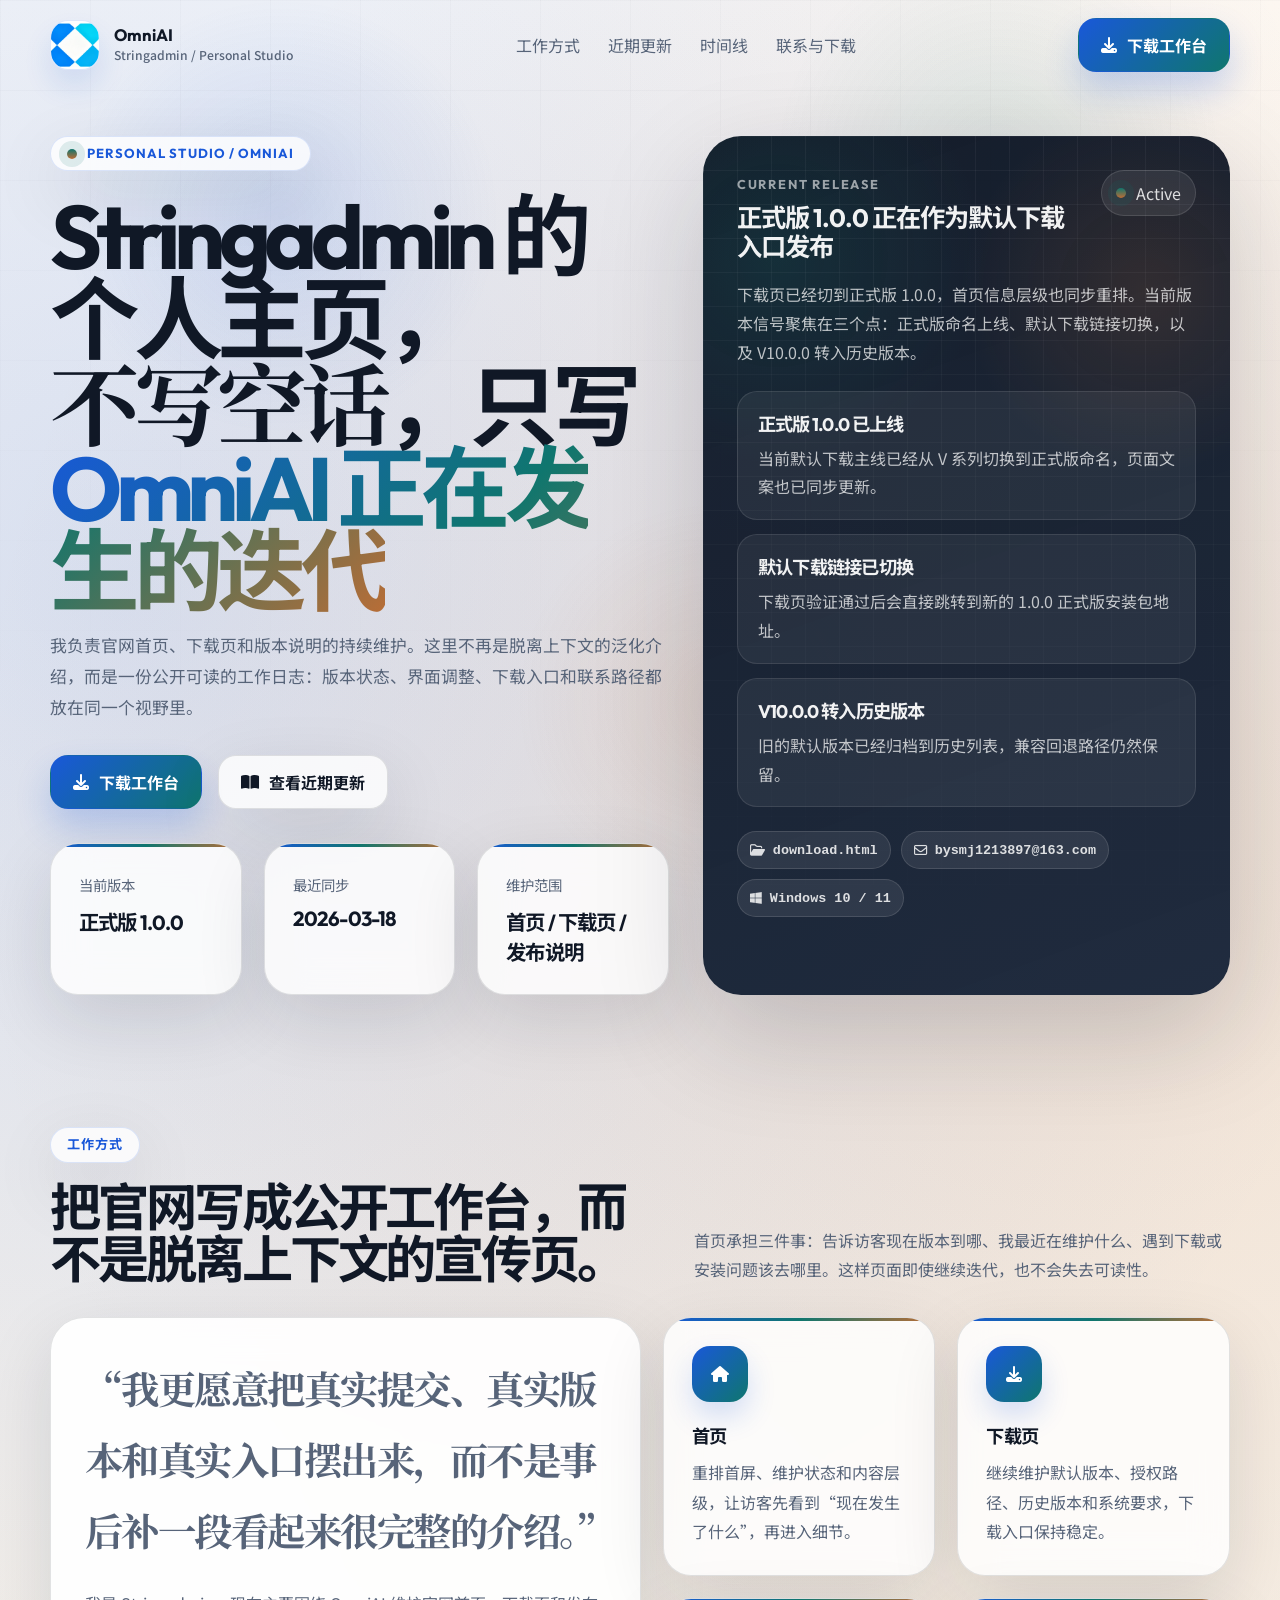
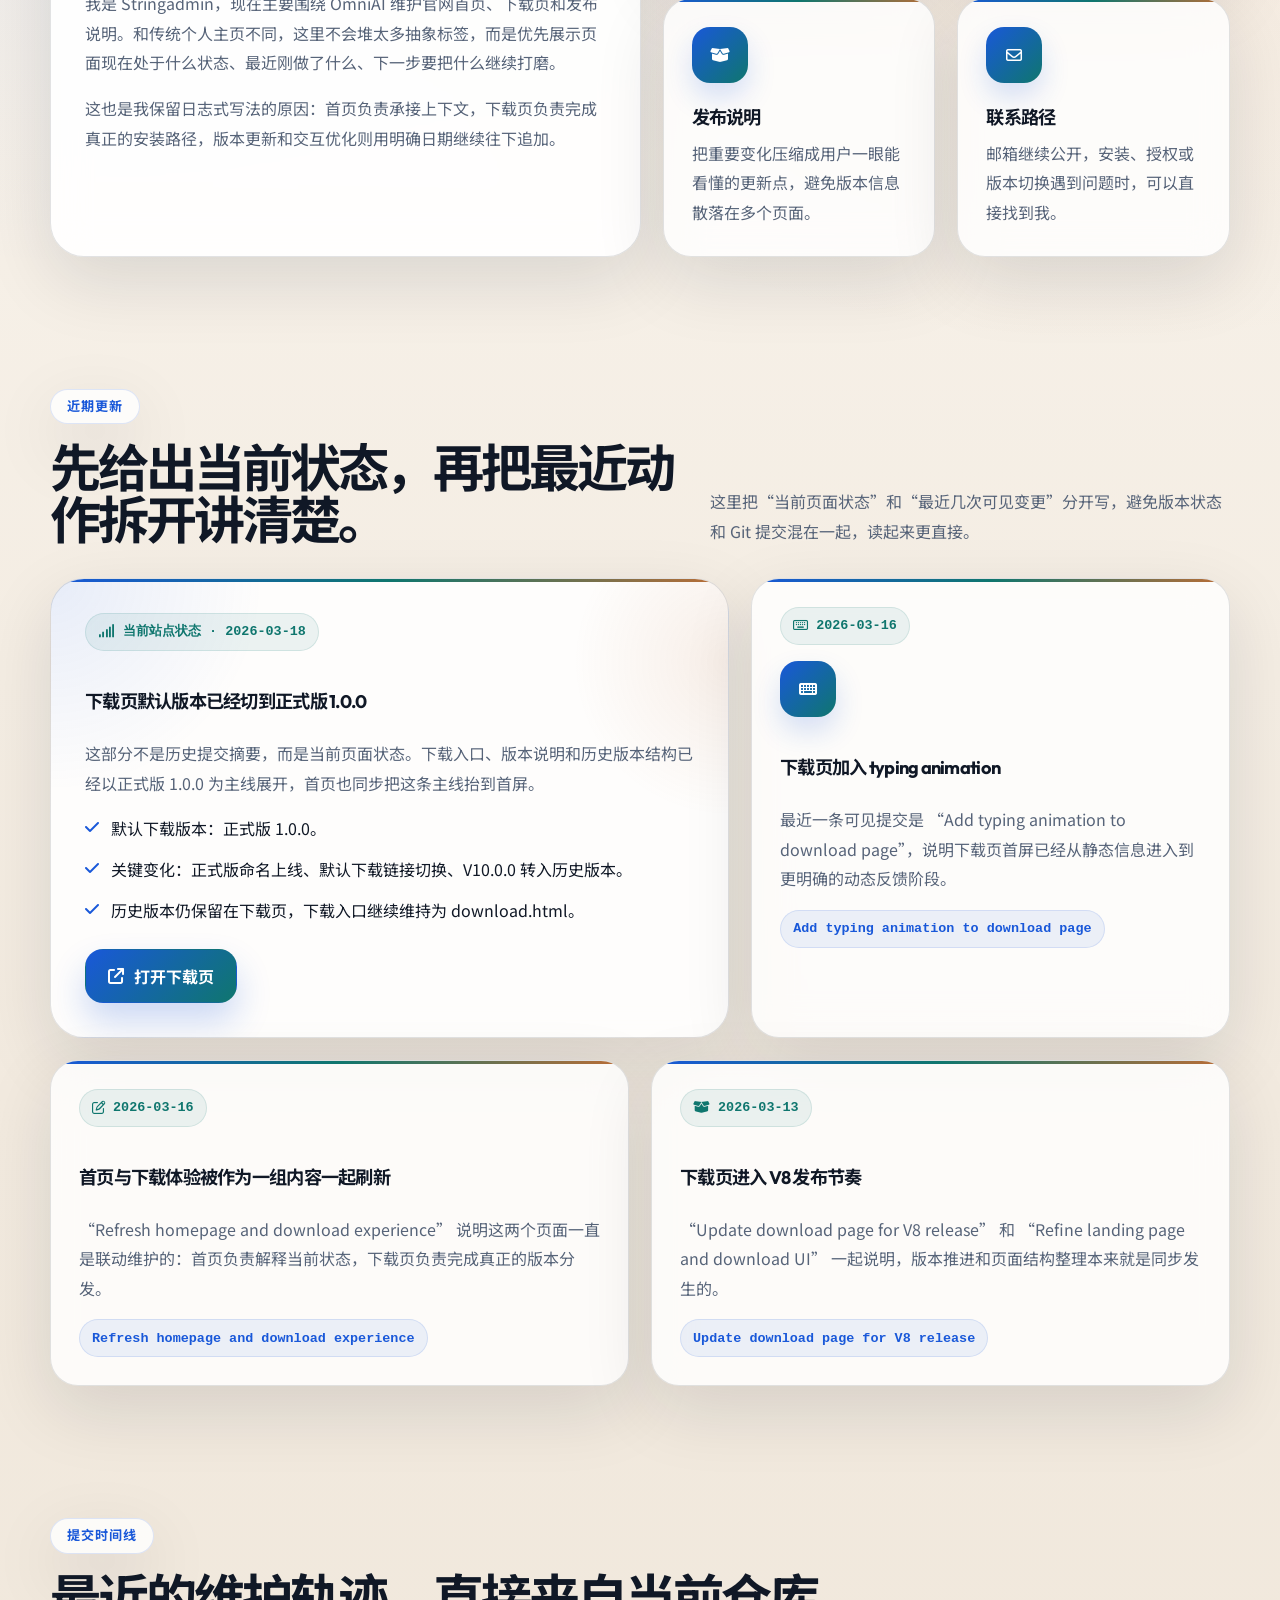
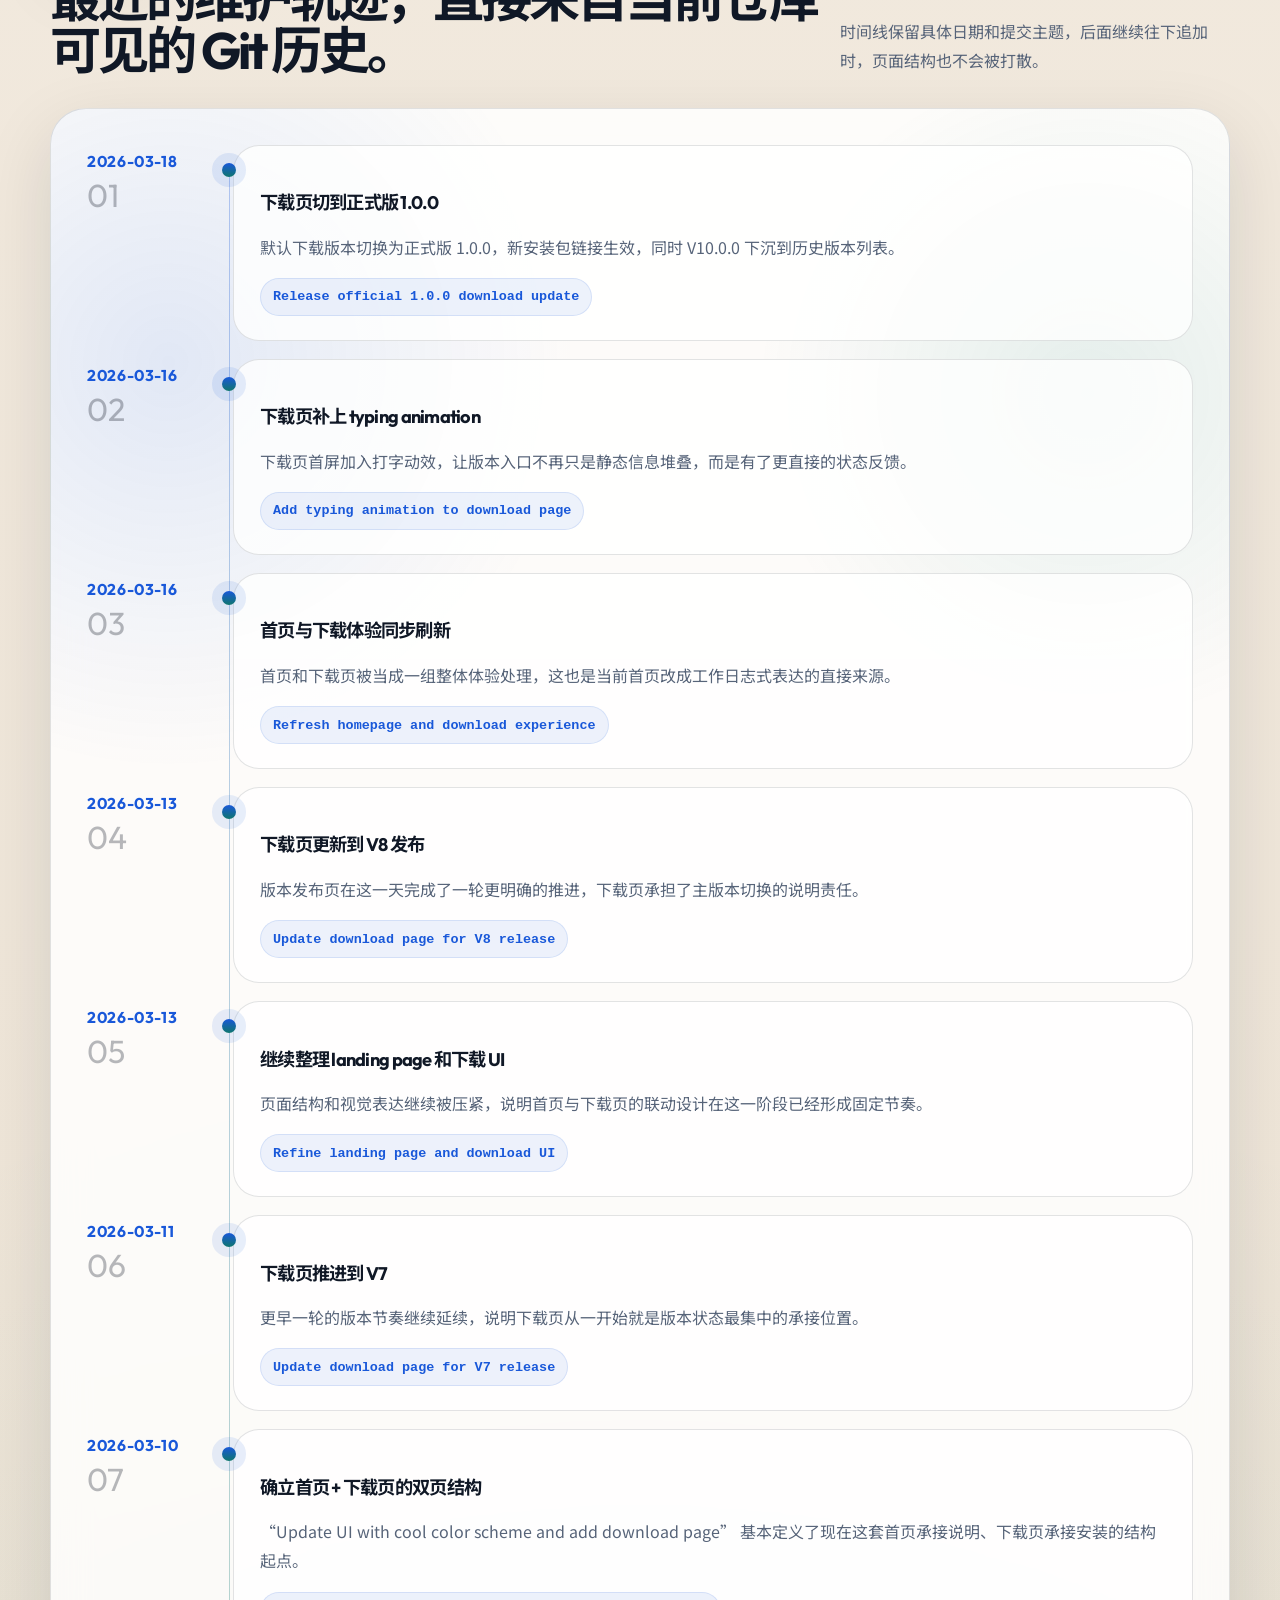
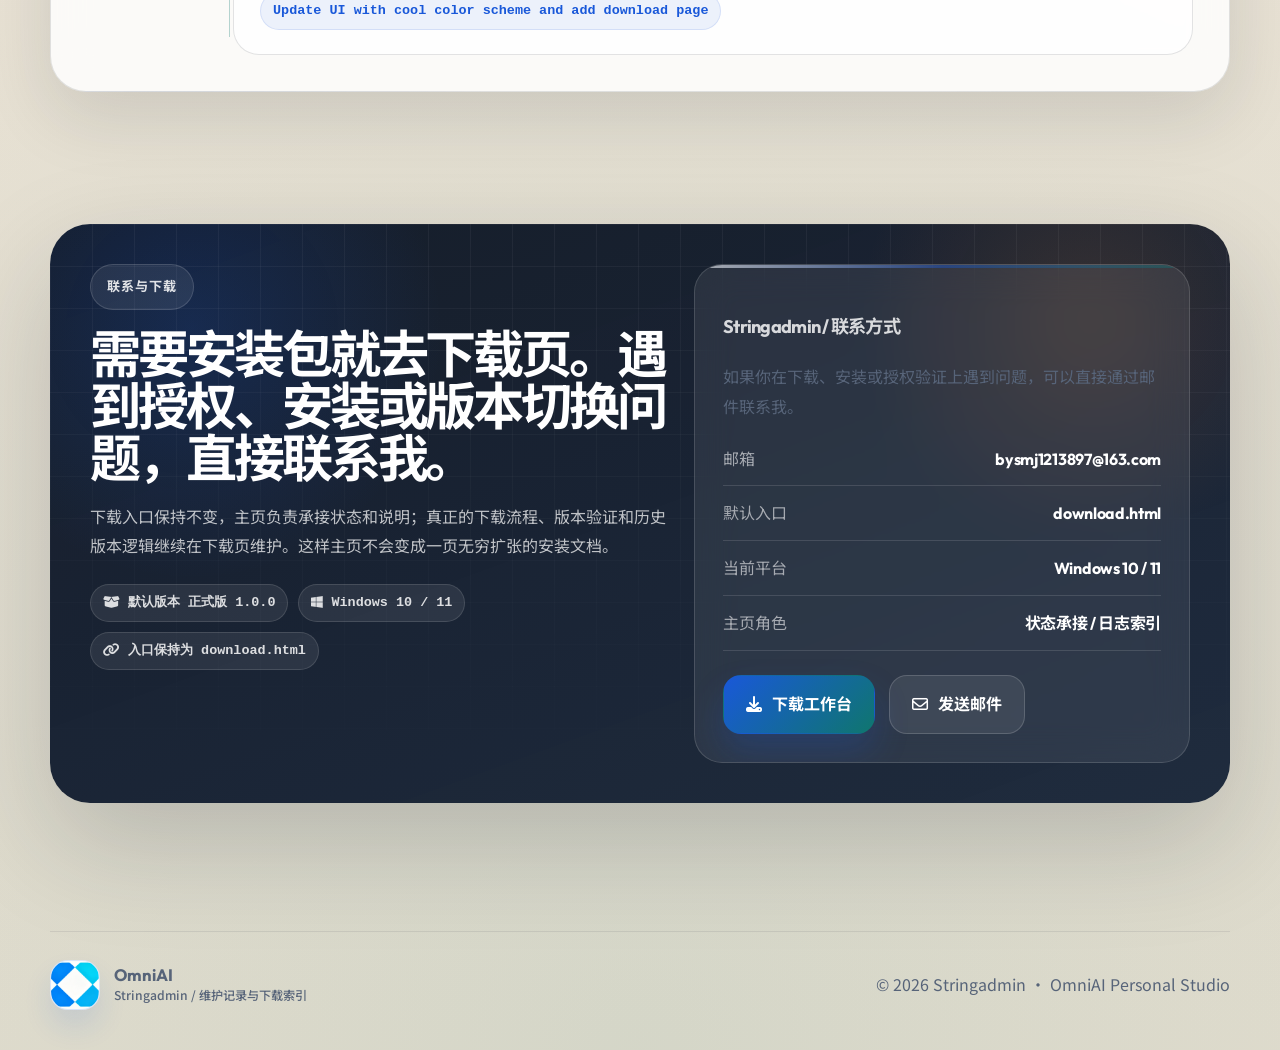
==== index.html @ b6a35b39 "Release official 1.0.0 download update" ====
<!DOCTYPE html>
<html lang="zh-CN" class="no-js">
<head>
    <meta charset="UTF-8">
    <meta name="viewport" content="width=device-width, initial-scale=1.0">
    <title>OmniAI | 正式版 1.0.0 已发布</title>
    <meta name="description" content="Stringadmin 的个人工作室主页，当前同步 OmniAI 正式版 1.0.0 的下载入口、版本状态与维护记录。">
    <meta name="theme-color" content="#101826">
    <script>document.documentElement.classList.replace("no-js", "js");</script>
    <link rel="icon" href="logo.ico" sizes="any">
    <link rel="icon" type="image/svg+xml" href="logo.svg">
    <link rel="preconnect" href="https://fonts.googleapis.com">
    <link rel="preconnect" href="https://fonts.gstatic.com" crossorigin>
    <link href="https://fonts.googleapis.com/css2?family=Noto+Sans+SC:wght@400;500;700;800&family=Noto+Serif+SC:wght@600;700&family=Outfit:wght@500;600;700;800&display=swap" rel="stylesheet">
    <link rel="stylesheet" href="https://cdnjs.cloudflare.com/ajax/libs/font-awesome/6.4.0/css/all.min.css">
    <style>
        :root {
            --bg: #f2eadf;
            --surface: rgba(255, 255, 255, 0.82);
            --surface-strong: rgba(255, 255, 255, 0.92);
            --text: #101826;
            --muted: #576479;
            --line: rgba(16, 24, 38, 0.12);
            --brand: #1958d9;
            --teal: #0f766e;
            --copper: #bd6d35;
            --shadow: 0 24px 70px rgba(16, 24, 38, 0.12);
            --shadow-lg: 0 40px 110px rgba(16, 24, 38, 0.18);
            --radius-sm: 20px;
            --radius-md: 28px;
            --radius-lg: 38px;
        }

        * {
            box-sizing: border-box;
        }

        html {
            scroll-behavior: smooth;
        }

        body {
            margin: 0;
            color: var(--text);
            font-family: "Noto Sans SC", "Microsoft YaHei", sans-serif;
            background:
                radial-gradient(circle at 10% 10%, rgba(25, 88, 217, 0.16), transparent 24%),
                radial-gradient(circle at 86% 14%, rgba(189, 109, 53, 0.16), transparent 22%),
                radial-gradient(circle at 50% 100%, rgba(15, 118, 110, 0.1), transparent 28%),
                linear-gradient(180deg, #fffdf9 0%, var(--bg) 46%, #ebe1d2 100%);
            overflow-x: hidden;
        }

        body::before,
        body::after {
            content: "";
            position: fixed;
            inset: 0;
            pointer-events: none;
            z-index: -1;
        }

        body::before {
            background-image:
                linear-gradient(rgba(16, 24, 38, 0.038) 1px, transparent 1px),
                linear-gradient(90deg, rgba(16, 24, 38, 0.038) 1px, transparent 1px);
            background-size: 90px 90px;
            mask-image: linear-gradient(180deg, rgba(0, 0, 0, 0.54), transparent 82%);
        }

        body::after {
            background:
                radial-gradient(circle at 22% 24%, rgba(25, 88, 217, 0.12), transparent 18%),
                radial-gradient(circle at 78% 18%, rgba(15, 118, 110, 0.1), transparent 18%),
                radial-gradient(circle at 56% 78%, rgba(189, 109, 53, 0.1), transparent 20%);
            animation: drift 18s ease-in-out infinite;
        }

        ::selection {
            color: #fff;
            background: rgba(25, 88, 217, 0.8);
        }

        a {
            color: inherit;
            text-decoration: none;
        }

        img {
            display: block;
            max-width: 100%;
        }

        button {
            font: inherit;
            color: inherit;
            cursor: pointer;
        }

        h1,
        h2,
        h3,
        strong,
        .brand,
        .button,
        .meta-value,
        .timeline-date,
        .timeline-order {
            font-family: "Outfit", "Noto Sans SC", sans-serif;
        }

        p {
            margin: 0;
        }

        .skip-link {
            position: absolute;
            left: 16px;
            top: 16px;
            z-index: 120;
            padding: 12px 16px;
            border-radius: 16px;
            background: #101826;
            color: #fff;
            transform: translateY(-150%);
            transition: transform 0.2s ease;
        }

        .skip-link:focus {
            transform: translateY(0);
        }

        :focus-visible {
            outline: 3px solid rgba(25, 88, 217, 0.34);
            outline-offset: 3px;
        }

        .wrap {
            width: min(1180px, calc(100% - 40px));
            margin: 0 auto;
        }

        .nav {
            position: fixed;
            inset: 0 0 auto;
            z-index: 90;
            transition: background 0.25s ease, box-shadow 0.25s ease, border-color 0.25s ease;
        }

        .nav.scrolled {
            background: rgba(251, 246, 238, 0.82);
            backdrop-filter: blur(18px);
            box-shadow: 0 14px 40px rgba(16, 24, 38, 0.08);
            border-bottom: 1px solid rgba(16, 24, 38, 0.06);
        }

        .nav-row,
        .mobile-box,
        .hero,
        .hero-actions,
        .hero-metrics,
        .section-head,
        .about-layout,
        .focus-grid,
        .log-grid,
        .timeline-list,
        .contact-shell,
        .contact-actions,
        .footer-row {
            display: grid;
            gap: 22px;
        }

        .nav-row,
        .mobile-box {
            width: min(1180px, calc(100% - 40px));
            margin: 0 auto;
        }

        .nav-row {
            grid-template-columns: auto 1fr auto;
            align-items: center;
            padding: 18px 0;
        }

        .brand {
            display: inline-flex;
            align-items: center;
            gap: 14px;
            font: 700 1.04rem/1 "Outfit", "Noto Sans SC", sans-serif;
        }

        .brand-mark {
            width: 50px;
            height: 50px;
            border-radius: 18px;
            overflow: hidden;
            border: 1px solid rgba(25, 88, 217, 0.14);
            box-shadow: 0 16px 28px rgba(25, 88, 217, 0.12);
            background: rgba(255, 255, 255, 0.9);
        }

        .brand-mark img {
            width: 100%;
            height: 100%;
            object-fit: contain;
        }

        .brand small {
            display: block;
            margin-top: 4px;
            color: var(--muted);
            font: 500 0.76rem/1.2 "Noto Sans SC", sans-serif;
        }

        .links {
            display: flex;
            justify-content: center;
            gap: 28px;
            color: var(--muted);
        }

        .links a,
        .mobile-links a {
            position: relative;
            padding: 8px 0;
            transition: color 0.2s ease;
        }

        .links a::after,
        .mobile-links a::after {
            content: "";
            position: absolute;
            left: 0;
            bottom: 0;
            width: 100%;
            height: 2px;
            border-radius: 999px;
            background: linear-gradient(90deg, var(--brand), var(--teal));
            transform: scaleX(0);
            transform-origin: left;
            transition: transform 0.2s ease;
        }

        .links a:hover,
        .mobile-links a:hover {
            color: var(--brand);
        }

        .links a:hover::after,
        .mobile-links a:hover::after {
            transform: scaleX(1);
        }

        .nav-actions {
            display: flex;
            align-items: center;
            gap: 14px;
        }

        .button,
        .nav-button {
            display: inline-flex;
            align-items: center;
            justify-content: center;
            gap: 10px;
            min-height: 54px;
            padding: 14px 22px;
            border-radius: 18px;
            border: 1px solid transparent;
            font-weight: 700;
            transition: transform 0.25s ease, box-shadow 0.25s ease, border-color 0.25s ease, background 0.25s ease;
        }

        .button:hover,
        .nav-button:hover {
            transform: translateY(-3px);
        }

        .button.primary,
        .nav-button {
            color: #fff;
            background: linear-gradient(135deg, var(--brand), var(--teal));
            box-shadow: 0 18px 34px rgba(25, 88, 217, 0.22);
        }

        .button.secondary {
            background: rgba(255, 255, 255, 0.8);
            border-color: var(--line);
            box-shadow: var(--shadow);
        }

        .button.ghost-light {
            background: rgba(255, 255, 255, 0.08);
            border-color: rgba(255, 255, 255, 0.16);
            color: #fff;
        }

        .menu {
            display: none;
            width: 48px;
            height: 48px;
            border-radius: 16px;
            border: 1px solid var(--line);
            background: rgba(255, 255, 255, 0.82);
        }

        .mobile-box {
            display: none;
            padding-bottom: 18px;
        }

        .mobile-box.open {
            display: block;
        }

        .mobile-links {
            display: grid;
            gap: 18px;
            padding: 20px;
            border-radius: 28px;
            background: rgba(255, 255, 255, 0.94);
            border: 1px solid var(--line);
            box-shadow: var(--shadow);
        }

        main {
            padding-top: 108px;
        }

        section,
        #download {
            scroll-margin-top: 120px;
        }

        section {
            padding: 28px 0 104px;
        }

        .hero {
            grid-template-columns: minmax(0, 1.08fr) minmax(320px, 0.92fr);
            align-items: stretch;
            gap: 34px;
            min-height: calc(100dvh - 176px);
        }

        .hero-copy,
        .hero-board {
            min-width: 0;
        }

        .eyebrow,
        .section-kicker {
            display: inline-flex;
            align-items: center;
            gap: 10px;
            width: max-content;
            padding: 10px 16px;
            border-radius: 999px;
            background: rgba(255, 255, 255, 0.8);
            border: 1px solid rgba(25, 88, 217, 0.14);
            box-shadow: var(--shadow);
            color: var(--brand);
            font: 700 0.82rem/1 "Outfit", "Noto Sans SC", sans-serif;
            letter-spacing: 0.08em;
            text-transform: uppercase;
        }

        .eyebrow-dot,
        .status-dot {
            width: 10px;
            height: 10px;
            border-radius: 999px;
            background: linear-gradient(180deg, var(--teal), var(--copper));
            box-shadow: 0 0 0 8px rgba(15, 118, 110, 0.12);
            animation: pulse 2.6s ease-in-out infinite;
        }

        h1 {
            margin: 24px 0 18px;
            font-size: clamp(3.2rem, 7vw, 6.4rem);
            line-height: 0.92;
            letter-spacing: -0.07em;
        }

        .hero-title .serif {
            font-family: "Noto Serif SC", "Noto Sans SC", serif;
            font-weight: 700;
        }

        .gradient-text {
            background: linear-gradient(135deg, var(--brand), var(--teal) 54%, var(--copper));
            -webkit-background-clip: text;
            background-clip: text;
            color: transparent;
        }

        .hero-lede,
        .section-copy,
        .manifesto-card p,
        .focus-card p,
        .log-card p,
        .timeline-body p,
        .contact-copy p,
        .contact-card p,
        .footer-row {
            color: var(--muted);
            line-height: 1.85;
        }

        .hero-lede {
            max-width: 680px;
            font-size: 1.05rem;
        }

        .hero-actions {
            display: flex;
            flex-wrap: wrap;
            gap: 16px;
            margin-top: 32px;
        }

        .hero-metrics {
            grid-template-columns: repeat(3, minmax(0, 1fr));
            margin-top: 34px;
        }

        .metric-card,
        .manifesto-card,
        .focus-card,
        .log-card,
        .timeline-shell,
        .contact-card {
            position: relative;
            overflow: hidden;
            padding: 28px;
            border-radius: var(--radius-md);
            background: var(--surface);
            border: 1px solid var(--line);
            box-shadow: var(--shadow);
            backdrop-filter: blur(18px);
        }

        .metric-card::before,
        .focus-card::before,
        .log-card::before,
        .contact-card::before {
            content: "";
            position: absolute;
            inset: 0 0 auto;
            height: 3px;
            background: linear-gradient(90deg, var(--brand), var(--teal), var(--copper));
        }

        .meta-label {
            color: var(--muted);
            font-size: 0.9rem;
        }

        .meta-value {
            display: block;
            margin-top: 10px;
            font-size: 1.28rem;
            letter-spacing: -0.04em;
        }

        .hero-board {
            position: relative;
            padding: 34px;
            border-radius: var(--radius-lg);
            background:
                radial-gradient(circle at 14% 14%, rgba(15, 118, 110, 0.18), transparent 24%),
                radial-gradient(circle at 84% 18%, rgba(189, 109, 53, 0.16), transparent 22%),
                linear-gradient(160deg, rgba(16, 24, 38, 0.98), rgba(23, 36, 56, 0.96));
            color: rgba(255, 255, 255, 0.94);
            box-shadow: var(--shadow-lg);
        }

        .hero-board::before {
            content: "";
            position: absolute;
            inset: 0;
            background-image:
                linear-gradient(rgba(255, 255, 255, 0.05) 1px, transparent 1px),
                linear-gradient(90deg, rgba(255, 255, 255, 0.05) 1px, transparent 1px);
            background-size: 34px 34px;
            mask-image: linear-gradient(180deg, rgba(0, 0, 0, 0.9), transparent 100%);
            animation: gridShift 20s linear infinite;
        }

        .hero-board > * {
            position: relative;
            z-index: 1;
        }

        .board-top,
        .contact-meta {
            display: flex;
            justify-content: space-between;
            gap: 16px;
            align-items: flex-start;
        }

        .board-label {
            color: rgba(255, 255, 255, 0.58);
            font: 700 0.8rem/1 "Outfit", "Noto Sans SC", sans-serif;
            letter-spacing: 0.14em;
            text-transform: uppercase;
        }

        .board-title {
            margin: 10px 0 0;
            font-size: 1.58rem;
            letter-spacing: -0.04em;
            line-height: 1.15;
        }

        .status-badge {
            display: inline-flex;
            align-items: center;
            gap: 10px;
            min-height: 44px;
            padding: 10px 14px;
            border-radius: 999px;
            background: rgba(255, 255, 255, 0.08);
            border: 1px solid rgba(255, 255, 255, 0.12);
            color: rgba(255, 255, 255, 0.84);
            white-space: nowrap;
        }

        .board-copy,
        .signal-card p,
        .contact-copy .light,
        .contact-card,
        .contact-card a {
            color: rgba(255, 255, 255, 0.72);
            line-height: 1.8;
        }

        .board-copy {
            margin-top: 18px;
        }

        .signal-list {
            display: grid;
            gap: 14px;
            margin-top: 24px;
        }

        .signal-card {
            padding: 18px 20px;
            border-radius: var(--radius-sm);
            background: rgba(255, 255, 255, 0.06);
            border: 1px solid rgba(255, 255, 255, 0.1);
        }

        .signal-card strong,
        .focus-card h3,
        .log-card h3,
        .timeline-body h3,
        .contact-card h3 {
            display: block;
            font-size: 1.14rem;
            letter-spacing: -0.04em;
        }

        .signal-card p {
            margin-top: 8px;
        }

        .board-foot {
            display: flex;
            flex-wrap: wrap;
            gap: 10px;
            margin-top: 24px;
        }

        .mono-pill,
        .log-meta,
        .commit-pill,
        .contact-badge {
            display: inline-flex;
            align-items: center;
            gap: 8px;
            width: max-content;
            min-height: 38px;
            padding: 9px 12px;
            border-radius: 999px;
            font: 600 0.84rem/1 ui-monospace, "SFMono-Regular", Consolas, monospace;
        }

        .mono-pill {
            color: rgba(255, 255, 255, 0.84);
            background: rgba(255, 255, 255, 0.08);
            border: 1px solid rgba(255, 255, 255, 0.12);
        }

        .js [data-reveal] {
            opacity: 0;
            transform: translateY(28px);
            transition: opacity 0.82s ease, transform 0.82s cubic-bezier(0.22, 1, 0.36, 1);
            transition-delay: var(--d, 0s);
        }

        .js [data-reveal].show {
            opacity: 1;
            transform: none;
        }

        @keyframes pulse {
            0%, 100% {
                transform: scale(1);
                opacity: 0.9;
            }
            50% {
                transform: scale(1.18);
                opacity: 1;
            }
        }

        @keyframes drift {
            0%, 100% {
                transform: translate3d(0, 0, 0) scale(1);
            }
            50% {
                transform: translate3d(10px, -16px, 0) scale(1.04);
            }
        }

        @keyframes gridShift {
            0% {
                transform: translate3d(0, 0, 0);
            }
            100% {
                transform: translate3d(42px, 42px, 0);
            }
        }

        .section-head {
            display: flex;
            justify-content: space-between;
            align-items: flex-end;
            margin-bottom: 32px;
        }

        h2 {
            margin: 18px 0 0;
            font-size: clamp(2.1rem, 4vw, 3.45rem);
            line-height: 1.02;
            letter-spacing: -0.06em;
        }

        .section-copy {
            max-width: 540px;
        }

        .about-layout {
            grid-template-columns: minmax(0, 1.02fr) minmax(320px, 0.98fr);
            align-items: stretch;
        }

        .manifesto-card {
            padding: 34px;
            border-radius: 34px;
            background: var(--surface-strong);
        }

        .quote {
            margin: 0 0 24px;
            font: 700 clamp(1.56rem, 3vw, 2.45rem)/1.4 "Noto Serif SC", "Noto Sans SC", serif;
            letter-spacing: -0.04em;
        }

        .manifesto-card p + p {
            margin-top: 16px;
        }

        .focus-grid {
            grid-template-columns: repeat(2, minmax(0, 1fr));
        }

        .focus-card {
            min-height: 220px;
        }

        .focus-icon,
        .log-icon {
            width: 56px;
            height: 56px;
            display: grid;
            place-items: center;
            border-radius: 18px;
            color: #fff;
            background: linear-gradient(135deg, var(--brand), var(--teal));
            box-shadow: 0 14px 28px rgba(25, 88, 217, 0.18);
        }

        .focus-card h3,
        .log-card h3 {
            margin: 20px 0 10px;
        }

        .log-grid {
            grid-template-columns: repeat(12, minmax(0, 1fr));
        }

        .log-card {
            display: grid;
            align-content: start;
            gap: 16px;
        }

        .log-feature {
            grid-column: span 7;
            padding: 34px;
            border-radius: 34px;
            background:
                radial-gradient(circle at 0 0, rgba(25, 88, 217, 0.1), transparent 26%),
                radial-gradient(circle at 100% 18%, rgba(189, 109, 53, 0.1), transparent 20%),
                rgba(255, 255, 255, 0.88);
        }

        .log-compact {
            grid-column: span 5;
        }

        .log-half {
            grid-column: span 6;
        }

        .log-meta {
            color: var(--teal);
            background: rgba(15, 118, 110, 0.08);
            border: 1px solid rgba(15, 118, 110, 0.12);
        }

        .log-card ul,
        .contact-list {
            margin: 0;
            padding: 0;
            list-style: none;
            display: grid;
            gap: 12px;
        }

        .log-card li,
        .contact-list li {
            display: flex;
            gap: 12px;
            line-height: 1.8;
        }

        .log-card li i {
            margin-top: 5px;
            color: var(--brand);
        }

        .commit-pill {
            color: var(--brand);
            background: rgba(25, 88, 217, 0.08);
            border: 1px solid rgba(25, 88, 217, 0.12);
        }

        .timeline-shell {
            padding: 36px;
            border-radius: 36px;
            background:
                radial-gradient(circle at 10% 16%, rgba(25, 88, 217, 0.12), transparent 24%),
                radial-gradient(circle at 88% 18%, rgba(15, 118, 110, 0.1), transparent 20%),
                rgba(255, 255, 255, 0.84);
        }

        .timeline-list {
            position: relative;
            gap: 18px;
        }

        .timeline-list::before {
            content: "";
            position: absolute;
            top: 18px;
            bottom: 18px;
            left: 142px;
            width: 1px;
            background: linear-gradient(180deg, rgba(25, 88, 217, 0.3), rgba(15, 118, 110, 0.3));
        }

        .timeline-item {
            position: relative;
            display: grid;
            grid-template-columns: 124px minmax(0, 1fr);
            gap: 22px;
            padding-left: 0;
        }

        .timeline-item::before {
            content: "";
            position: absolute;
            left: 135px;
            top: 18px;
            width: 14px;
            height: 14px;
            border-radius: 999px;
            background: linear-gradient(180deg, var(--brand), var(--teal));
            box-shadow: 0 0 0 10px rgba(25, 88, 217, 0.1);
        }

        .timeline-meta-card {
            display: grid;
            gap: 8px;
            align-content: start;
            padding-top: 6px;
        }

        .timeline-date {
            color: var(--brand);
            font-size: 0.98rem;
            letter-spacing: 0.04em;
            font-weight: 700;
        }

        .timeline-order {
            color: rgba(16, 24, 38, 0.3);
            font-size: 2rem;
            line-height: 1;
        }

        .timeline-body {
            padding: 24px 26px;
            border-radius: 26px;
            background: rgba(255, 255, 255, 0.78);
            border: 1px solid var(--line);
        }

        .timeline-body p {
            margin-top: 12px;
        }

        .timeline-body .commit-pill {
            margin-top: 16px;
        }

        .section-marker {
            height: 0;
        }

        .contact-shell {
            grid-template-columns: minmax(0, 1.08fr) minmax(320px, 0.92fr);
            align-items: stretch;
            padding: 40px;
            border-radius: 40px;
            background:
                radial-gradient(circle at 12% 18%, rgba(25, 88, 217, 0.2), transparent 22%),
                radial-gradient(circle at 88% 16%, rgba(189, 109, 53, 0.18), transparent 20%),
                linear-gradient(160deg, rgba(16, 24, 38, 0.98), rgba(23, 36, 56, 0.96));
            box-shadow: var(--shadow-lg);
            position: relative;
            overflow: hidden;
        }

        .contact-shell::before {
            content: "";
            position: absolute;
            inset: 0;
            background-image:
                linear-gradient(rgba(255, 255, 255, 0.05) 1px, transparent 1px),
                linear-gradient(90deg, rgba(255, 255, 255, 0.05) 1px, transparent 1px);
            background-size: 42px 42px;
            mask-image: linear-gradient(180deg, rgba(0, 0, 0, 0.92), transparent 100%);
        }

        .contact-shell > * {
            position: relative;
            z-index: 1;
        }

        .section-kicker.light {
            color: rgba(255, 255, 255, 0.86);
            background: rgba(255, 255, 255, 0.08);
            border-color: rgba(255, 255, 255, 0.14);
            box-shadow: none;
        }

        .contact-copy h2 {
            color: #fff;
            max-width: 720px;
        }

        .contact-copy p {
            margin-top: 18px;
            max-width: 620px;
        }

        .contact-badges {
            display: flex;
            flex-wrap: wrap;
            gap: 10px;
            margin-top: 24px;
        }

        .contact-badge {
            color: rgba(255, 255, 255, 0.84);
            background: rgba(255, 255, 255, 0.08);
            border: 1px solid rgba(255, 255, 255, 0.12);
        }

        .contact-card {
            background: rgba(255, 255, 255, 0.08);
            border-color: rgba(255, 255, 255, 0.14);
            box-shadow: none;
            color: rgba(255, 255, 255, 0.82);
        }

        .contact-card::before {
            background: linear-gradient(90deg, rgba(255, 255, 255, 0.6), rgba(25, 88, 217, 0.4), rgba(15, 118, 110, 0.4));
        }

        .contact-card p {
            margin-top: 10px;
        }

        .contact-list {
            margin-top: 22px;
        }

        .contact-list li {
            justify-content: space-between;
            align-items: baseline;
            border-bottom: 1px solid rgba(255, 255, 255, 0.12);
            padding-bottom: 12px;
        }

        .contact-list span {
            color: rgba(255, 255, 255, 0.58);
        }

        .contact-list strong {
            text-align: right;
            letter-spacing: -0.02em;
            color: #fff;
        }

        .contact-actions {
            display: flex;
            flex-wrap: wrap;
            gap: 14px;
            margin-top: 24px;
        }

        .footer {
            padding: 24px 0 40px;
        }

        .footer-row {
            display: flex;
            justify-content: space-between;
            align-items: center;
            padding-top: 28px;
            border-top: 1px solid rgba(16, 24, 38, 0.08);
            color: var(--muted);
        }

        @media (max-width: 1120px) {
            .hero,
            .about-layout,
            .contact-shell {
                grid-template-columns: 1fr;
            }

            .hero-metrics {
                grid-template-columns: repeat(2, minmax(0, 1fr));
            }

            .log-feature,
            .log-compact,
            .log-half {
                grid-column: span 12;
            }
        }

        @media (max-width: 940px) {
            .links,
            .nav-button {
                display: none;
            }

            .menu {
                display: inline-grid;
                place-items: center;
            }

            .timeline-list::before {
                left: 24px;
            }

            .timeline-item {
                grid-template-columns: 1fr;
                gap: 12px;
                padding-left: 42px;
            }

            .timeline-item::before {
                left: 17px;
            }

            .timeline-meta-card {
                display: flex;
                align-items: baseline;
                gap: 12px;
            }
        }

        @media (max-width: 760px) {
            .wrap,
            .nav-row,
            .mobile-box {
                width: min(100% - 28px, 1180px);
            }

            main {
                padding-top: 98px;
            }

            section {
                padding-bottom: 84px;
            }

            h1 {
                font-size: clamp(2.8rem, 15vw, 4.7rem);
            }

            .hero {
                min-height: auto;
            }

            .hero-actions,
            .contact-actions {
                flex-direction: column;
                align-items: stretch;
            }

            .button,
            .button.primary,
            .button.secondary,
            .button.ghost-light {
                width: 100%;
            }

            .hero-metrics,
            .focus-grid {
                grid-template-columns: 1fr;
            }

            .hero-board,
            .manifesto-card,
            .focus-card,
            .log-card,
            .timeline-shell,
            .contact-shell,
            .contact-card {
                padding: 24px;
            }

            .section-head,
            .board-top,
            .contact-meta,
            .footer-row {
                flex-direction: column;
                align-items: flex-start;
            }

            .footer-row {
                justify-content: flex-start;
            }

            .contact-list li {
                flex-direction: column;
                align-items: flex-start;
            }

            .contact-list strong {
                text-align: left;
            }
        }

        @media (prefers-reduced-motion: reduce) {
            html {
                scroll-behavior: auto;
            }

            *,
            *::before,
            *::after {
                animation: none !important;
                transition-duration: 0s !important;
            }

            [data-reveal] {
                opacity: 1;
                transform: none;
            }
        }
    </style>
</head>
<body>
    <a class="skip-link" href="#main">跳到主要内容</a>

    <nav class="nav" id="nav">
        <div class="nav-row">
            <a class="brand" href="#home" aria-label="返回 OmniAI 首页">
                <span class="brand-mark"><img src="logo.svg" alt="OmniAI Logo"></span>
                <span>OmniAI<small>Stringadmin / Personal Studio</small></span>
            </a>

            <div class="links" aria-label="站点导航">
                <a href="#about">工作方式</a>
                <a href="#journal">近期更新</a>
                <a href="#timeline">时间线</a>
                <a href="#download">联系与下载</a>
            </div>

            <div class="nav-actions">
                <a class="nav-button" href="download.html"><i class="fa-solid fa-download"></i><span>下载工作台</span></a>
                <button class="menu" id="menuBtn" type="button" aria-label="打开菜单" aria-expanded="false">
                    <i class="fa-solid fa-bars"></i>
                </button>
            </div>
        </div>

        <div class="mobile-box" id="mobileBox">
            <div class="mobile-links">
                <a href="#about">工作方式</a>
                <a href="#journal">近期更新</a>
                <a href="#timeline">时间线</a>
                <a href="#download">联系与下载</a>
                <a href="download.html">下载工作台</a>
            </div>
        </div>
    </nav>

    <main id="main">
        <section id="home">
            <div class="wrap">
                <div class="hero">
                    <div class="hero-copy">
                        <div class="eyebrow" data-reveal><span class="eyebrow-dot"></span><span>Personal Studio / OmniAI</span></div>
                        <h1 class="hero-title" data-reveal style="--d:.06s">
                            Stringadmin 的个人主页，<br>
                            <span class="serif">不写空话</span>，只写 <span class="gradient-text">OmniAI 正在发生的迭代</span>
                        </h1>
                        <p class="hero-lede" data-reveal style="--d:.12s">我负责官网首页、下载页和版本说明的持续维护。这里不再是脱离上下文的泛化介绍，而是一份公开可读的工作日志：版本状态、界面调整、下载入口和联系路径都放在同一个视野里。</p>
                        <div class="hero-actions" data-reveal style="--d:.18s">
                            <a class="button primary" href="download.html"><i class="fa-solid fa-download"></i><span>下载工作台</span></a>
                            <a class="button secondary" href="#journal"><i class="fa-solid fa-book-open"></i><span>查看近期更新</span></a>
                        </div>
                        <div class="hero-metrics" data-reveal style="--d:.24s">
                            <article class="metric-card">
                                <span class="meta-label">当前版本</span>
                                <strong class="meta-value">正式版 1.0.0</strong>
                            </article>
                            <article class="metric-card">
                                <span class="meta-label">最近同步</span>
                                <strong class="meta-value">2026-03-18</strong>
                            </article>
                            <article class="metric-card">
                                <span class="meta-label">维护范围</span>
                                <strong class="meta-value">首页 / 下载页 / 发布说明</strong>
                            </article>
                        </div>
                    </div>

                    <aside class="hero-board" data-reveal style="--d:.1s" aria-label="当前版本状态">
                        <div class="board-top">
                            <div>
                                <span class="board-label">Current Release</span>
                                <h2 class="board-title">正式版 1.0.0 正在作为默认下载入口发布</h2>
                            </div>
                            <div class="status-badge"><span class="status-dot"></span><span>Active</span></div>
                        </div>
                        <p class="board-copy">下载页已经切到正式版 1.0.0，首页信息层级也同步重排。当前版本信号聚焦在三个点：正式版命名上线、默认下载链接切换，以及 V10.0.0 转入历史版本。</p>
                        <div class="signal-list">
                            <article class="signal-card">
                                <strong>正式版 1.0.0 已上线</strong>
                                <p>当前默认下载主线已经从 V 系列切换到正式版命名，页面文案也已同步更新。</p>
                            </article>
                            <article class="signal-card">
                                <strong>默认下载链接已切换</strong>
                                <p>下载页验证通过后会直接跳转到新的 1.0.0 正式版安装包地址。</p>
                            </article>
                            <article class="signal-card">
                                <strong>V10.0.0 转入历史版本</strong>
                                <p>旧的默认版本已经归档到历史列表，兼容回退路径仍然保留。</p>
                            </article>
                        </div>
                        <div class="board-foot">
                            <span class="mono-pill"><i class="fa-regular fa-folder-open"></i><span>download.html</span></span>
                            <span class="mono-pill"><i class="fa-regular fa-envelope"></i><span>bysmj1213897@163.com</span></span>
                            <span class="mono-pill"><i class="fa-brands fa-windows"></i><span>Windows 10 / 11</span></span>
                        </div>
                    </aside>
                </div>
            </div>
        </section>

        <section id="about">
            <div class="wrap">
                <div class="section-head" data-reveal>
                    <div>
                        <div class="section-kicker">工作方式</div>
                        <h2>把官网写成公开工作台，而不是脱离上下文的宣传页。</h2>
                    </div>
                    <p class="section-copy">首页承担三件事：告诉访客现在版本到哪、我最近在维护什么、遇到下载或安装问题该去哪里。这样页面即使继续迭代，也不会失去可读性。</p>
                </div>

                <div class="about-layout">
                    <article class="manifesto-card" data-reveal>
                        <p class="quote">“我更愿意把真实提交、真实版本和真实入口摆出来，而不是事后补一段看起来很完整的介绍。”</p>
                        <p>我是 Stringadmin，现在主要围绕 OmniAI 维护官网首页、下载页和发布说明。和传统个人主页不同，这里不会堆太多抽象标签，而是优先展示页面现在处于什么状态、最近刚做了什么、下一步要把什么继续打磨。</p>
                        <p>这也是我保留日志式写法的原因：首页负责承接上下文，下载页负责完成真正的安装路径，版本更新和交互优化则用明确日期继续往下追加。</p>
                    </article>

                    <div class="focus-grid">
                        <article class="focus-card" data-reveal style="--d:.05s">
                            <div class="focus-icon"><i class="fa-solid fa-house"></i></div>
                            <h3>首页</h3>
                            <p>重排首屏、维护状态和内容层级，让访客先看到“现在发生了什么”，再进入细节。</p>
                        </article>
                        <article class="focus-card" data-reveal style="--d:.1s">
                            <div class="focus-icon"><i class="fa-solid fa-download"></i></div>
                            <h3>下载页</h3>
                            <p>继续维护默认版本、授权路径、历史版本和系统要求，下载入口保持稳定。</p>
                        </article>
                        <article class="focus-card" data-reveal style="--d:.15s">
                            <div class="focus-icon"><i class="fa-solid fa-box-open"></i></div>
                            <h3>发布说明</h3>
                            <p>把重要变化压缩成用户一眼能看懂的更新点，避免版本信息散落在多个页面。</p>
                        </article>
                        <article class="focus-card" data-reveal style="--d:.2s">
                            <div class="focus-icon"><i class="fa-regular fa-envelope"></i></div>
                            <h3>联系路径</h3>
                            <p>邮箱继续公开，安装、授权或版本切换遇到问题时，可以直接找到我。</p>
                        </article>
                    </div>
                </div>
            </div>
        </section>

        <section id="journal">
            <div class="wrap">
                <div class="section-head" data-reveal>
                    <div>
                        <div class="section-kicker">近期更新</div>
                        <h2>先给出当前状态，再把最近动作拆开讲清楚。</h2>
                    </div>
                    <p class="section-copy">这里把“当前页面状态”和“最近几次可见变更”分开写，避免版本状态和 Git 提交混在一起，读起来更直接。</p>
                </div>

                <div class="log-grid">
                    <article class="log-card log-feature" data-reveal>
                        <span class="log-meta"><i class="fa-solid fa-signal"></i><span>当前站点状态 · 2026-03-18</span></span>
                        <h3>下载页默认版本已经切到正式版 1.0.0</h3>
                        <p>这部分不是历史提交摘要，而是当前页面状态。下载入口、版本说明和历史版本结构已经以正式版 1.0.0 为主线展开，首页也同步把这条主线抬到首屏。</p>
                        <ul>
                            <li><i class="fa-solid fa-check"></i><span>默认下载版本：正式版 1.0.0。</span></li>
                            <li><i class="fa-solid fa-check"></i><span>关键变化：正式版命名上线、默认下载链接切换、V10.0.0 转入历史版本。</span></li>
                            <li><i class="fa-solid fa-check"></i><span>历史版本仍保留在下载页，下载入口继续维持为 download.html。</span></li>
                        </ul>
                        <div class="hero-actions" style="margin-top:8px">
                            <a class="button primary" href="download.html"><i class="fa-solid fa-arrow-up-right-from-square"></i><span>打开下载页</span></a>
                        </div>
                    </article>

                    <article class="log-card log-compact" data-reveal style="--d:.06s">
                        <span class="log-meta"><i class="fa-regular fa-keyboard"></i><span>2026-03-16</span></span>
                        <div class="log-icon"><i class="fa-solid fa-keyboard"></i></div>
                        <h3>下载页加入 typing animation</h3>
                        <p>最近一条可见提交是 “Add typing animation to download page”，说明下载页首屏已经从静态信息进入到更明确的动态反馈阶段。</p>
                        <span class="commit-pill">Add typing animation to download page</span>
                    </article>

                    <article class="log-card log-half" data-reveal style="--d:.12s">
                        <span class="log-meta"><i class="fa-regular fa-pen-to-square"></i><span>2026-03-16</span></span>
                        <h3>首页与下载体验被作为一组内容一起刷新</h3>
                        <p>“Refresh homepage and download experience” 说明这两个页面一直是联动维护的：首页负责解释当前状态，下载页负责完成真正的版本分发。</p>
                        <span class="commit-pill">Refresh homepage and download experience</span>
                    </article>

                    <article class="log-card log-half" data-reveal style="--d:.18s">
                        <span class="log-meta"><i class="fa-solid fa-box-open"></i><span>2026-03-13</span></span>
                        <h3>下载页进入 V8 发布节奏</h3>
                        <p>“Update download page for V8 release” 和 “Refine landing page and download UI” 一起说明，版本推进和页面结构整理本来就是同步发生的。</p>
                        <span class="commit-pill">Update download page for V8 release</span>
                    </article>
                </div>
            </div>
        </section>
        <section id="timeline">
            <div class="wrap">
                <div class="section-head" data-reveal>
                    <div>
                        <div class="section-kicker">提交时间线</div>
                        <h2>最近的维护轨迹，直接来自当前仓库可见的 Git 历史。</h2>
                    </div>
                    <p class="section-copy">时间线保留具体日期和提交主题，后面继续往下追加时，页面结构也不会被打散。</p>
                </div>

                <div class="timeline-shell" data-reveal>
                    <div class="timeline-list">
                        <article class="timeline-item">
                            <div class="timeline-meta-card">
                                <span class="timeline-date">2026-03-18</span>
                                <span class="timeline-order">01</span>
                            </div>
                            <div class="timeline-body">
                                <h3>下载页切到正式版 1.0.0</h3>
                                <p>默认下载版本切换为正式版 1.0.0，新安装包链接生效，同时 V10.0.0 下沉到历史版本列表。</p>
                                <span class="commit-pill">Release official 1.0.0 download update</span>
                            </div>
                        </article>

                        <article class="timeline-item">
                            <div class="timeline-meta-card">
                                <span class="timeline-date">2026-03-16</span>
                                <span class="timeline-order">02</span>
                            </div>
                            <div class="timeline-body">
                                <h3>下载页补上 typing animation</h3>
                                <p>下载页首屏加入打字动效，让版本入口不再只是静态信息堆叠，而是有了更直接的状态反馈。</p>
                                <span class="commit-pill">Add typing animation to download page</span>
                            </div>
                        </article>

                        <article class="timeline-item">
                            <div class="timeline-meta-card">
                                <span class="timeline-date">2026-03-16</span>
                                <span class="timeline-order">03</span>
                            </div>
                            <div class="timeline-body">
                                <h3>首页与下载体验同步刷新</h3>
                                <p>首页和下载页被当成一组整体体验处理，这也是当前首页改成工作日志式表达的直接来源。</p>
                                <span class="commit-pill">Refresh homepage and download experience</span>
                            </div>
                        </article>

                        <article class="timeline-item">
                            <div class="timeline-meta-card">
                                <span class="timeline-date">2026-03-13</span>
                                <span class="timeline-order">04</span>
                            </div>
                            <div class="timeline-body">
                                <h3>下载页更新到 V8 发布</h3>
                                <p>版本发布页在这一天完成了一轮更明确的推进，下载页承担了主版本切换的说明责任。</p>
                                <span class="commit-pill">Update download page for V8 release</span>
                            </div>
                        </article>

                        <article class="timeline-item">
                            <div class="timeline-meta-card">
                                <span class="timeline-date">2026-03-13</span>
                                <span class="timeline-order">05</span>
                            </div>
                            <div class="timeline-body">
                                <h3>继续整理 landing page 和下载 UI</h3>
                                <p>页面结构和视觉表达继续被压紧，说明首页与下载页的联动设计在这一阶段已经形成固定节奏。</p>
                                <span class="commit-pill">Refine landing page and download UI</span>
                            </div>
                        </article>

                        <article class="timeline-item">
                            <div class="timeline-meta-card">
                                <span class="timeline-date">2026-03-11</span>
                                <span class="timeline-order">06</span>
                            </div>
                            <div class="timeline-body">
                                <h3>下载页推进到 V7</h3>
                                <p>更早一轮的版本节奏继续延续，说明下载页从一开始就是版本状态最集中的承接位置。</p>
                                <span class="commit-pill">Update download page for V7 release</span>
                            </div>
                        </article>

                        <article class="timeline-item">
                            <div class="timeline-meta-card">
                                <span class="timeline-date">2026-03-10</span>
                                <span class="timeline-order">07</span>
                            </div>
                            <div class="timeline-body">
                                <h3>确立首页 + 下载页的双页结构</h3>
                                <p>“Update UI with cool color scheme and add download page” 基本定义了现在这套首页承接说明、下载页承接安装的结构起点。</p>
                                <span class="commit-pill">Update UI with cool color scheme and add download page</span>
                            </div>
                        </article>
                    </div>
                </div>
            </div>
        </section>

        <section id="contact">
            <div id="download" class="section-marker" aria-hidden="true"></div>
            <div class="wrap">
                <div class="contact-shell" data-reveal>
                    <div class="contact-copy">
                        <div class="section-kicker light">联系与下载</div>
                        <h2>需要安装包就去下载页。遇到授权、安装或版本切换问题，直接联系我。</h2>
                        <p class="light">下载入口保持不变，主页负责承接状态和说明；真正的下载流程、版本验证和历史版本逻辑继续在下载页维护。这样主页不会变成一页无穷扩张的安装文档。</p>
                        <div class="contact-badges">
                            <span class="contact-badge"><i class="fa-solid fa-box-open"></i><span>默认版本 正式版 1.0.0</span></span>
                            <span class="contact-badge"><i class="fa-brands fa-windows"></i><span>Windows 10 / 11</span></span>
                            <span class="contact-badge"><i class="fa-solid fa-link"></i><span>入口保持为 download.html</span></span>
                        </div>
                    </div>

                    <aside class="contact-card">
                        <div class="contact-meta">
                            <div>
                                <h3>Stringadmin / 联系方式</h3>
                                <p>如果你在下载、安装或授权验证上遇到问题，可以直接通过邮件联系我。</p>
                            </div>
                        </div>
                        <ul class="contact-list">
                            <li><span>邮箱</span><strong>bysmj1213897@163.com</strong></li>
                            <li><span>默认入口</span><strong>download.html</strong></li>
                            <li><span>当前平台</span><strong>Windows 10 / 11</strong></li>
                            <li><span>主页角色</span><strong>状态承接 / 日志索引</strong></li>
                        </ul>
                        <div class="contact-actions">
                            <a class="button primary" href="download.html"><i class="fa-solid fa-download"></i><span>下载工作台</span></a>
                            <a class="button ghost-light" href="mailto:bysmj1213897@163.com"><i class="fa-regular fa-envelope"></i><span>发送邮件</span></a>
                        </div>
                    </aside>
                </div>
            </div>
        </section>
    </main>

    <footer class="footer">
        <div class="wrap">
            <div class="footer-row">
                <div class="brand">
                    <span class="brand-mark"><img src="logo.svg" alt="OmniAI Logo"></span>
                    <span>OmniAI<small>Stringadmin / 维护记录与下载索引</small></span>
                </div>
                <div>© 2026 Stringadmin · OmniAI Personal Studio</div>
            </div>
        </div>
    </footer>

    <script>
        const nav = document.getElementById("nav");
        const menuBtn = document.getElementById("menuBtn");
        const mobileBox = document.getElementById("mobileBox");

        const syncNav = () => {
            nav.classList.toggle("scrolled", window.scrollY > 12);
        };

        const closeMenu = () => {
            mobileBox.classList.remove("open");
            menuBtn.setAttribute("aria-expanded", "false");
        };

        menuBtn.addEventListener("click", () => {
            const isOpen = menuBtn.getAttribute("aria-expanded") === "true";
            menuBtn.setAttribute("aria-expanded", String(!isOpen));
            mobileBox.classList.toggle("open");
        });

        document.querySelectorAll(".mobile-links a, .links a").forEach((link) => {
            link.addEventListener("click", closeMenu);
        });

        window.addEventListener("scroll", syncNav, { passive: true });
        window.addEventListener("resize", () => {
            if (window.innerWidth > 940) {
                closeMenu();
            }
        });
        syncNav();

        const io = new IntersectionObserver((entries) => {
            entries.forEach((entry) => {
                if (entry.isIntersecting) {
                    entry.target.classList.add("show");
                    io.unobserve(entry.target);
                }
            });
        }, { threshold: 0.14, rootMargin: "0px 0px -40px 0px" });

        document.querySelectorAll("[data-reveal]").forEach((node) => io.observe(node));
    </script>
</body>
</html>
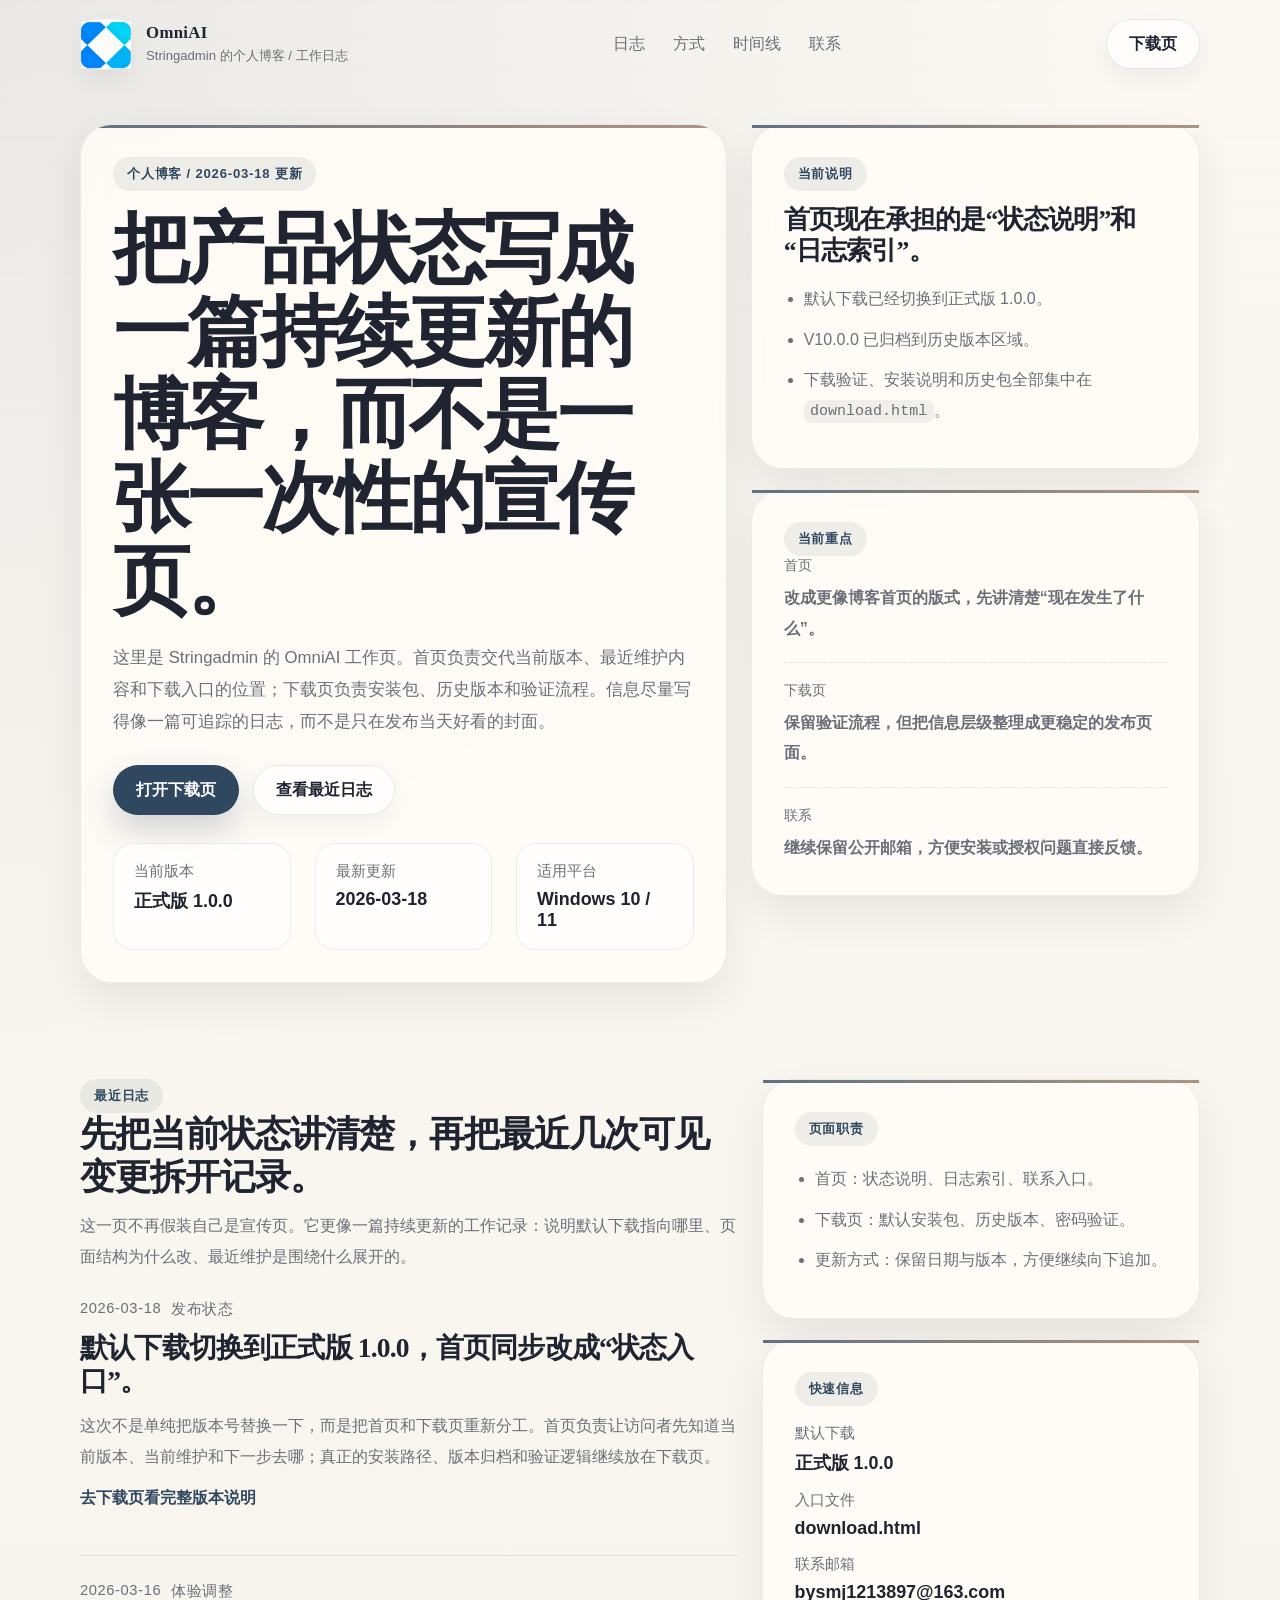
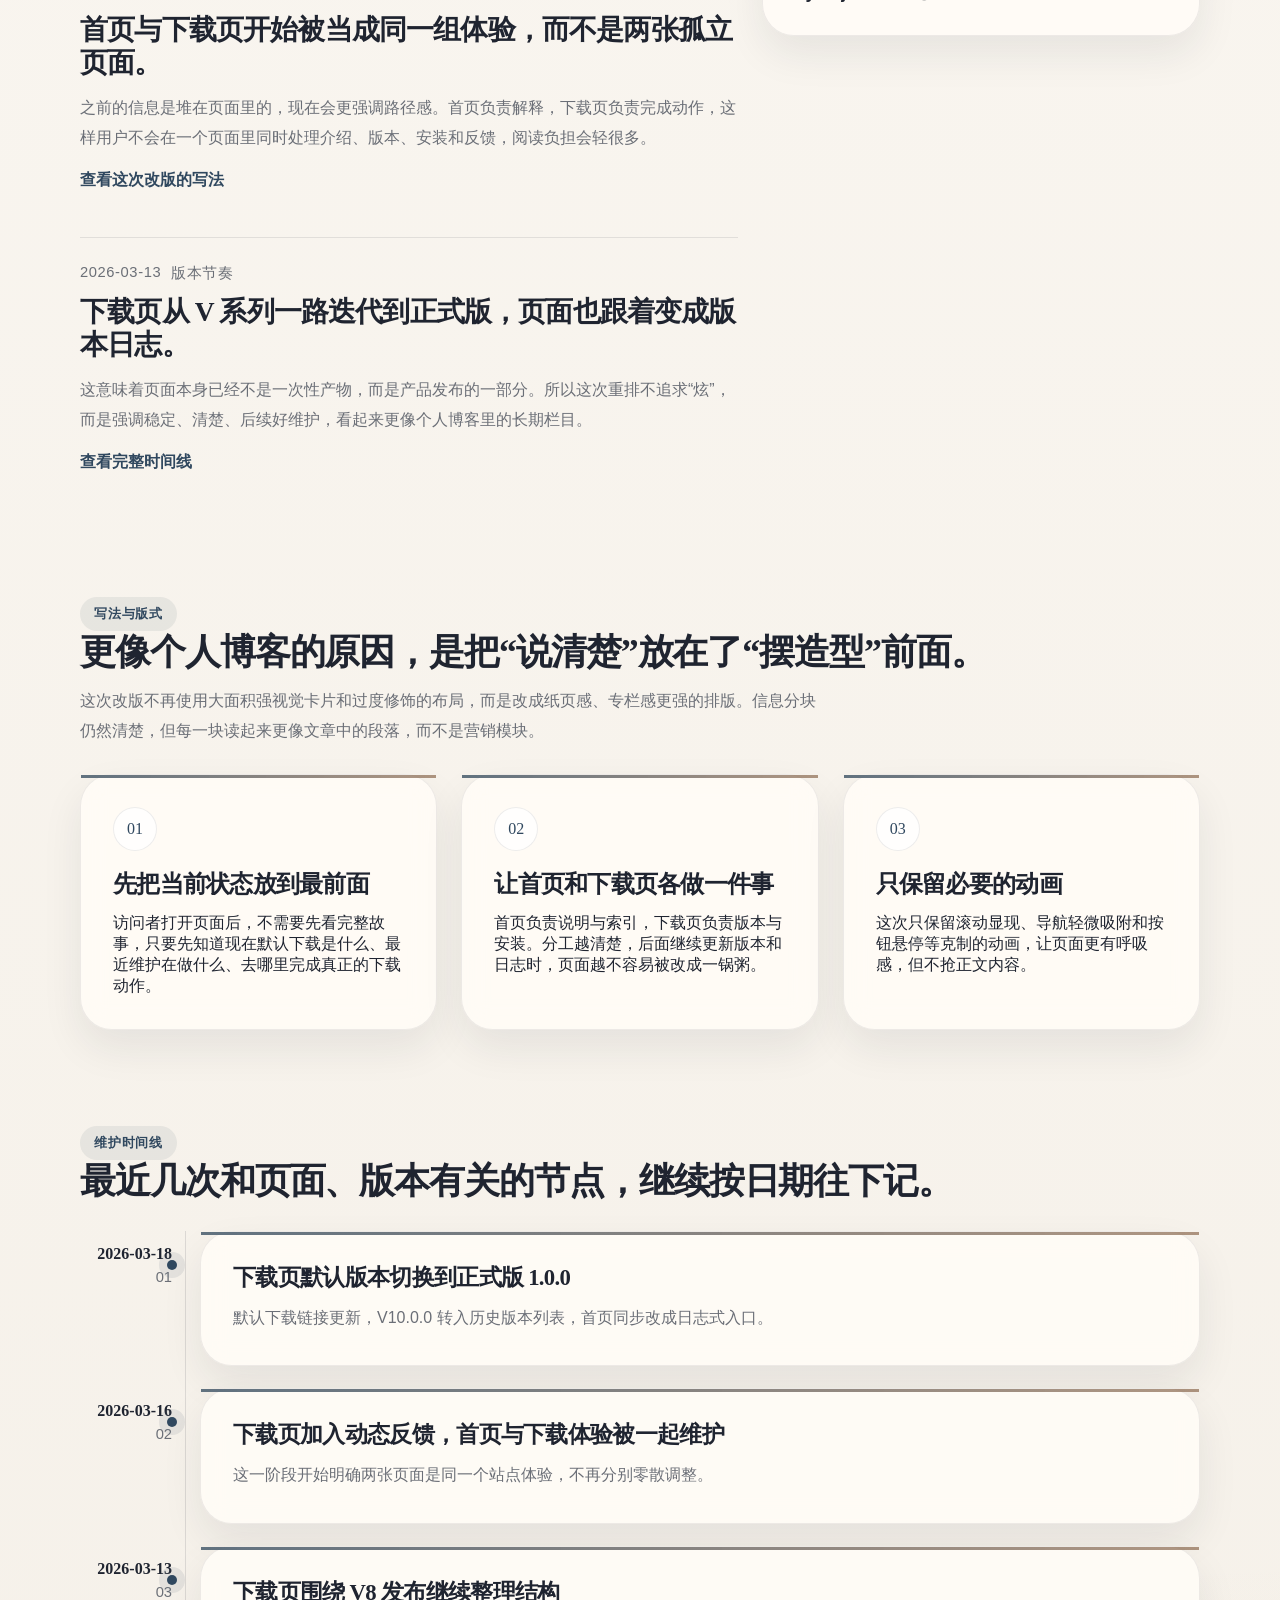
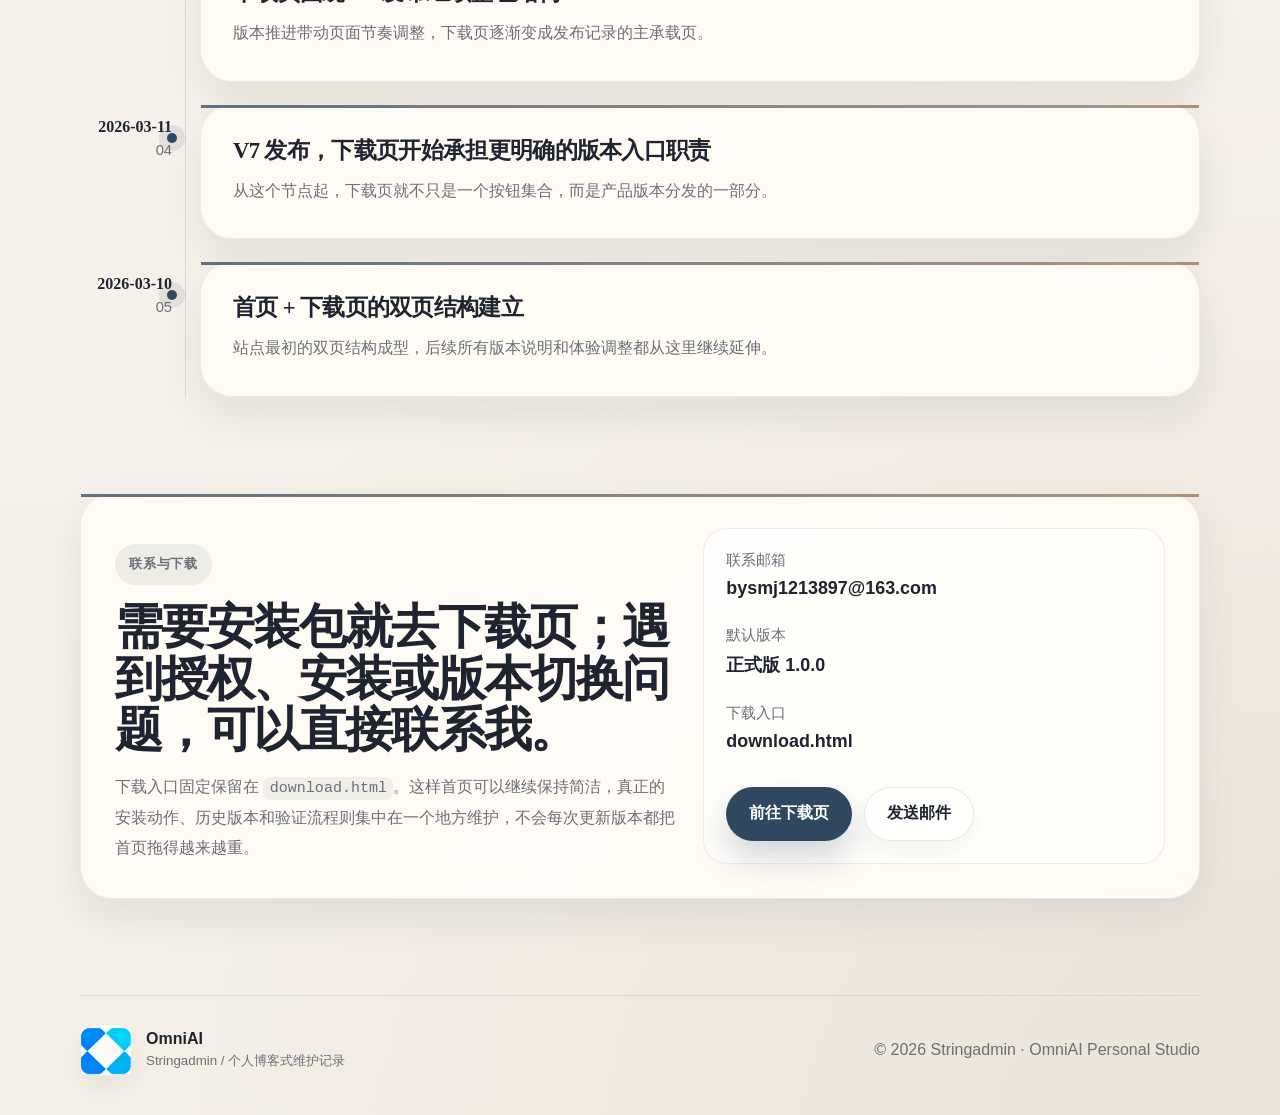
==== commit d6da1804: "Redesign site pages and update 1.0.0 download link" ====
--- a/index.html
+++ b/index.html
@@ -3,1489 +3,348 @@
 <head>
     <meta charset="UTF-8">
     <meta name="viewport" content="width=device-width, initial-scale=1.0">
-    <title>OmniAI | 正式版 1.0.0 已发布</title>
-    <meta name="description" content="Stringadmin 的个人工作室主页，当前同步 OmniAI 正式版 1.0.0 的下载入口、版本状态与维护记录。">
-    <meta name="theme-color" content="#101826">
+    <title>OmniAI | Stringadmin 的工作日志</title>
+    <meta name="description" content="Stringadmin 的个人博客式工作日志首页，记录 OmniAI 当前版本、最近维护内容、发布时间线与下载入口。">
+    <meta name="theme-color" content="#f4efe7">
     <script>document.documentElement.classList.replace("no-js", "js");</script>
     <link rel="icon" href="logo.ico" sizes="any">
     <link rel="icon" type="image/svg+xml" href="logo.svg">
-    <link rel="preconnect" href="https://fonts.googleapis.com">
-    <link rel="preconnect" href="https://fonts.gstatic.com" crossorigin>
-    <link href="https://fonts.googleapis.com/css2?family=Noto+Sans+SC:wght@400;500;700;800&family=Noto+Serif+SC:wght@600;700&family=Outfit:wght@500;600;700;800&display=swap" rel="stylesheet">
-    <link rel="stylesheet" href="https://cdnjs.cloudflare.com/ajax/libs/font-awesome/6.4.0/css/all.min.css">
-    <style>
-        :root {
-            --bg: #f2eadf;
-            --surface: rgba(255, 255, 255, 0.82);
-            --surface-strong: rgba(255, 255, 255, 0.92);
-            --text: #101826;
-            --muted: #576479;
-            --line: rgba(16, 24, 38, 0.12);
-            --brand: #1958d9;
-            --teal: #0f766e;
-            --copper: #bd6d35;
-            --shadow: 0 24px 70px rgba(16, 24, 38, 0.12);
-            --shadow-lg: 0 40px 110px rgba(16, 24, 38, 0.18);
-            --radius-sm: 20px;
-            --radius-md: 28px;
-            --radius-lg: 38px;
-        }
-
-        * {
-            box-sizing: border-box;
-        }
-
-        html {
-            scroll-behavior: smooth;
-        }
-
-        body {
-            margin: 0;
-            color: var(--text);
-            font-family: "Noto Sans SC", "Microsoft YaHei", sans-serif;
-            background:
-                radial-gradient(circle at 10% 10%, rgba(25, 88, 217, 0.16), transparent 24%),
-                radial-gradient(circle at 86% 14%, rgba(189, 109, 53, 0.16), transparent 22%),
-                radial-gradient(circle at 50% 100%, rgba(15, 118, 110, 0.1), transparent 28%),
-                linear-gradient(180deg, #fffdf9 0%, var(--bg) 46%, #ebe1d2 100%);
-            overflow-x: hidden;
-        }
-
-        body::before,
-        body::after {
-            content: "";
-            position: fixed;
-            inset: 0;
-            pointer-events: none;
-            z-index: -1;
-        }
-
-        body::before {
-            background-image:
-                linear-gradient(rgba(16, 24, 38, 0.038) 1px, transparent 1px),
-                linear-gradient(90deg, rgba(16, 24, 38, 0.038) 1px, transparent 1px);
-            background-size: 90px 90px;
-            mask-image: linear-gradient(180deg, rgba(0, 0, 0, 0.54), transparent 82%);
-        }
-
-        body::after {
-            background:
-                radial-gradient(circle at 22% 24%, rgba(25, 88, 217, 0.12), transparent 18%),
-                radial-gradient(circle at 78% 18%, rgba(15, 118, 110, 0.1), transparent 18%),
-                radial-gradient(circle at 56% 78%, rgba(189, 109, 53, 0.1), transparent 20%);
-            animation: drift 18s ease-in-out infinite;
-        }
-
-        ::selection {
-            color: #fff;
-            background: rgba(25, 88, 217, 0.8);
-        }
-
-        a {
-            color: inherit;
-            text-decoration: none;
-        }
-
-        img {
-            display: block;
-            max-width: 100%;
-        }
-
-        button {
-            font: inherit;
-            color: inherit;
-            cursor: pointer;
-        }
-
-        h1,
-        h2,
-        h3,
-        strong,
-        .brand,
-        .button,
-        .meta-value,
-        .timeline-date,
-        .timeline-order {
-            font-family: "Outfit", "Noto Sans SC", sans-serif;
-        }
-
-        p {
-            margin: 0;
-        }
-
-        .skip-link {
-            position: absolute;
-            left: 16px;
-            top: 16px;
-            z-index: 120;
-            padding: 12px 16px;
-            border-radius: 16px;
-            background: #101826;
-            color: #fff;
-            transform: translateY(-150%);
-            transition: transform 0.2s ease;
-        }
-
-        .skip-link:focus {
-            transform: translateY(0);
-        }
-
-        :focus-visible {
-            outline: 3px solid rgba(25, 88, 217, 0.34);
-            outline-offset: 3px;
-        }
-
-        .wrap {
-            width: min(1180px, calc(100% - 40px));
-            margin: 0 auto;
-        }
-
-        .nav {
-            position: fixed;
-            inset: 0 0 auto;
-            z-index: 90;
-            transition: background 0.25s ease, box-shadow 0.25s ease, border-color 0.25s ease;
-        }
-
-        .nav.scrolled {
-            background: rgba(251, 246, 238, 0.82);
-            backdrop-filter: blur(18px);
-            box-shadow: 0 14px 40px rgba(16, 24, 38, 0.08);
-            border-bottom: 1px solid rgba(16, 24, 38, 0.06);
-        }
-
-        .nav-row,
-        .mobile-box,
-        .hero,
-        .hero-actions,
-        .hero-metrics,
-        .section-head,
-        .about-layout,
-        .focus-grid,
-        .log-grid,
-        .timeline-list,
-        .contact-shell,
-        .contact-actions,
-        .footer-row {
-            display: grid;
-            gap: 22px;
-        }
-
-        .nav-row,
-        .mobile-box {
-            width: min(1180px, calc(100% - 40px));
-            margin: 0 auto;
-        }
-
-        .nav-row {
-            grid-template-columns: auto 1fr auto;
-            align-items: center;
-            padding: 18px 0;
-        }
-
-        .brand {
-            display: inline-flex;
-            align-items: center;
-            gap: 14px;
-            font: 700 1.04rem/1 "Outfit", "Noto Sans SC", sans-serif;
-        }
-
-        .brand-mark {
-            width: 50px;
-            height: 50px;
-            border-radius: 18px;
-            overflow: hidden;
-            border: 1px solid rgba(25, 88, 217, 0.14);
-            box-shadow: 0 16px 28px rgba(25, 88, 217, 0.12);
-            background: rgba(255, 255, 255, 0.9);
-        }
-
-        .brand-mark img {
-            width: 100%;
-            height: 100%;
-            object-fit: contain;
-        }
-
-        .brand small {
-            display: block;
-            margin-top: 4px;
-            color: var(--muted);
-            font: 500 0.76rem/1.2 "Noto Sans SC", sans-serif;
-        }
-
-        .links {
-            display: flex;
-            justify-content: center;
-            gap: 28px;
-            color: var(--muted);
-        }
-
-        .links a,
-        .mobile-links a {
-            position: relative;
-            padding: 8px 0;
-            transition: color 0.2s ease;
-        }
-
-        .links a::after,
-        .mobile-links a::after {
-            content: "";
-            position: absolute;
-            left: 0;
-            bottom: 0;
-            width: 100%;
-            height: 2px;
-            border-radius: 999px;
-            background: linear-gradient(90deg, var(--brand), var(--teal));
-            transform: scaleX(0);
-            transform-origin: left;
-            transition: transform 0.2s ease;
-        }
-
-        .links a:hover,
-        .mobile-links a:hover {
-            color: var(--brand);
-        }
-
-        .links a:hover::after,
-        .mobile-links a:hover::after {
-            transform: scaleX(1);
-        }
-
-        .nav-actions {
-            display: flex;
-            align-items: center;
-            gap: 14px;
-        }
-
-        .button,
-        .nav-button {
-            display: inline-flex;
-            align-items: center;
-            justify-content: center;
-            gap: 10px;
-            min-height: 54px;
-            padding: 14px 22px;
-            border-radius: 18px;
-            border: 1px solid transparent;
-            font-weight: 700;
-            transition: transform 0.25s ease, box-shadow 0.25s ease, border-color 0.25s ease, background 0.25s ease;
-        }
-
-        .button:hover,
-        .nav-button:hover {
-            transform: translateY(-3px);
-        }
-
-        .button.primary,
-        .nav-button {
-            color: #fff;
-            background: linear-gradient(135deg, var(--brand), var(--teal));
-            box-shadow: 0 18px 34px rgba(25, 88, 217, 0.22);
-        }
-
-        .button.secondary {
-            background: rgba(255, 255, 255, 0.8);
-            border-color: var(--line);
-            box-shadow: var(--shadow);
-        }
-
-        .button.ghost-light {
-            background: rgba(255, 255, 255, 0.08);
-            border-color: rgba(255, 255, 255, 0.16);
-            color: #fff;
-        }
-
-        .menu {
-            display: none;
-            width: 48px;
-            height: 48px;
-            border-radius: 16px;
-            border: 1px solid var(--line);
-            background: rgba(255, 255, 255, 0.82);
-        }
-
-        .mobile-box {
-            display: none;
-            padding-bottom: 18px;
-        }
-
-        .mobile-box.open {
-            display: block;
-        }
-
-        .mobile-links {
-            display: grid;
-            gap: 18px;
-            padding: 20px;
-            border-radius: 28px;
-            background: rgba(255, 255, 255, 0.94);
-            border: 1px solid var(--line);
-            box-shadow: var(--shadow);
-        }
-
-        main {
-            padding-top: 108px;
-        }
-
-        section,
-        #download {
-            scroll-margin-top: 120px;
-        }
-
-        section {
-            padding: 28px 0 104px;
-        }
-
-        .hero {
-            grid-template-columns: minmax(0, 1.08fr) minmax(320px, 0.92fr);
-            align-items: stretch;
-            gap: 34px;
-            min-height: calc(100dvh - 176px);
-        }
-
-        .hero-copy,
-        .hero-board {
-            min-width: 0;
-        }
-
-        .eyebrow,
-        .section-kicker {
-            display: inline-flex;
-            align-items: center;
-            gap: 10px;
-            width: max-content;
-            padding: 10px 16px;
-            border-radius: 999px;
-            background: rgba(255, 255, 255, 0.8);
-            border: 1px solid rgba(25, 88, 217, 0.14);
-            box-shadow: var(--shadow);
-            color: var(--brand);
-            font: 700 0.82rem/1 "Outfit", "Noto Sans SC", sans-serif;
-            letter-spacing: 0.08em;
-            text-transform: uppercase;
-        }
-
-        .eyebrow-dot,
-        .status-dot {
-            width: 10px;
-            height: 10px;
-            border-radius: 999px;
-            background: linear-gradient(180deg, var(--teal), var(--copper));
-            box-shadow: 0 0 0 8px rgba(15, 118, 110, 0.12);
-            animation: pulse 2.6s ease-in-out infinite;
-        }
-
-        h1 {
-            margin: 24px 0 18px;
-            font-size: clamp(3.2rem, 7vw, 6.4rem);
-            line-height: 0.92;
-            letter-spacing: -0.07em;
-        }
-
-        .hero-title .serif {
-            font-family: "Noto Serif SC", "Noto Sans SC", serif;
-            font-weight: 700;
-        }
-
-        .gradient-text {
-            background: linear-gradient(135deg, var(--brand), var(--teal) 54%, var(--copper));
-            -webkit-background-clip: text;
-            background-clip: text;
-            color: transparent;
-        }
-
-        .hero-lede,
-        .section-copy,
-        .manifesto-card p,
-        .focus-card p,
-        .log-card p,
-        .timeline-body p,
-        .contact-copy p,
-        .contact-card p,
-        .footer-row {
-            color: var(--muted);
-            line-height: 1.85;
-        }
-
-        .hero-lede {
-            max-width: 680px;
-            font-size: 1.05rem;
-        }
-
-        .hero-actions {
-            display: flex;
-            flex-wrap: wrap;
-            gap: 16px;
-            margin-top: 32px;
-        }
-
-        .hero-metrics {
-            grid-template-columns: repeat(3, minmax(0, 1fr));
-            margin-top: 34px;
-        }
-
-        .metric-card,
-        .manifesto-card,
-        .focus-card,
-        .log-card,
-        .timeline-shell,
-        .contact-card {
-            position: relative;
-            overflow: hidden;
-            padding: 28px;
-            border-radius: var(--radius-md);
-            background: var(--surface);
-            border: 1px solid var(--line);
-            box-shadow: var(--shadow);
-            backdrop-filter: blur(18px);
-        }
-
-        .metric-card::before,
-        .focus-card::before,
-        .log-card::before,
-        .contact-card::before {
-            content: "";
-            position: absolute;
-            inset: 0 0 auto;
-            height: 3px;
-            background: linear-gradient(90deg, var(--brand), var(--teal), var(--copper));
-        }
-
-        .meta-label {
-            color: var(--muted);
-            font-size: 0.9rem;
-        }
-
-        .meta-value {
-            display: block;
-            margin-top: 10px;
-            font-size: 1.28rem;
-            letter-spacing: -0.04em;
-        }
-
-        .hero-board {
-            position: relative;
-            padding: 34px;
-            border-radius: var(--radius-lg);
-            background:
-                radial-gradient(circle at 14% 14%, rgba(15, 118, 110, 0.18), transparent 24%),
-                radial-gradient(circle at 84% 18%, rgba(189, 109, 53, 0.16), transparent 22%),
-                linear-gradient(160deg, rgba(16, 24, 38, 0.98), rgba(23, 36, 56, 0.96));
-            color: rgba(255, 255, 255, 0.94);
-            box-shadow: var(--shadow-lg);
-        }
-
-        .hero-board::before {
-            content: "";
-            position: absolute;
-            inset: 0;
-            background-image:
-                linear-gradient(rgba(255, 255, 255, 0.05) 1px, transparent 1px),
-                linear-gradient(90deg, rgba(255, 255, 255, 0.05) 1px, transparent 1px);
-            background-size: 34px 34px;
-            mask-image: linear-gradient(180deg, rgba(0, 0, 0, 0.9), transparent 100%);
-            animation: gridShift 20s linear infinite;
-        }
-
-        .hero-board > * {
-            position: relative;
-            z-index: 1;
-        }
-
-        .board-top,
-        .contact-meta {
-            display: flex;
-            justify-content: space-between;
-            gap: 16px;
-            align-items: flex-start;
-        }
-
-        .board-label {
-            color: rgba(255, 255, 255, 0.58);
-            font: 700 0.8rem/1 "Outfit", "Noto Sans SC", sans-serif;
-            letter-spacing: 0.14em;
-            text-transform: uppercase;
-        }
-
-        .board-title {
-            margin: 10px 0 0;
-            font-size: 1.58rem;
-            letter-spacing: -0.04em;
-            line-height: 1.15;
-        }
-
-        .status-badge {
-            display: inline-flex;
-            align-items: center;
-            gap: 10px;
-            min-height: 44px;
-            padding: 10px 14px;
-            border-radius: 999px;
-            background: rgba(255, 255, 255, 0.08);
-            border: 1px solid rgba(255, 255, 255, 0.12);
-            color: rgba(255, 255, 255, 0.84);
-            white-space: nowrap;
-        }
-
-        .board-copy,
-        .signal-card p,
-        .contact-copy .light,
-        .contact-card,
-        .contact-card a {
-            color: rgba(255, 255, 255, 0.72);
-            line-height: 1.8;
-        }
-
-        .board-copy {
-            margin-top: 18px;
-        }
-
-        .signal-list {
-            display: grid;
-            gap: 14px;
-            margin-top: 24px;
-        }
-
-        .signal-card {
-            padding: 18px 20px;
-            border-radius: var(--radius-sm);
-            background: rgba(255, 255, 255, 0.06);
-            border: 1px solid rgba(255, 255, 255, 0.1);
-        }
-
-        .signal-card strong,
-        .focus-card h3,
-        .log-card h3,
-        .timeline-body h3,
-        .contact-card h3 {
-            display: block;
-            font-size: 1.14rem;
-            letter-spacing: -0.04em;
-        }
-
-        .signal-card p {
-            margin-top: 8px;
-        }
-
-        .board-foot {
-            display: flex;
-            flex-wrap: wrap;
-            gap: 10px;
-            margin-top: 24px;
-        }
-
-        .mono-pill,
-        .log-meta,
-        .commit-pill,
-        .contact-badge {
-            display: inline-flex;
-            align-items: center;
-            gap: 8px;
-            width: max-content;
-            min-height: 38px;
-            padding: 9px 12px;
-            border-radius: 999px;
-            font: 600 0.84rem/1 ui-monospace, "SFMono-Regular", Consolas, monospace;
-        }
-
-        .mono-pill {
-            color: rgba(255, 255, 255, 0.84);
-            background: rgba(255, 255, 255, 0.08);
-            border: 1px solid rgba(255, 255, 255, 0.12);
-        }
-
-        .js [data-reveal] {
-            opacity: 0;
-            transform: translateY(28px);
-            transition: opacity 0.82s ease, transform 0.82s cubic-bezier(0.22, 1, 0.36, 1);
-            transition-delay: var(--d, 0s);
-        }
-
-        .js [data-reveal].show {
-            opacity: 1;
-            transform: none;
-        }
-
-        @keyframes pulse {
-            0%, 100% {
-                transform: scale(1);
-                opacity: 0.9;
-            }
-            50% {
-                transform: scale(1.18);
-                opacity: 1;
-            }
-        }
-
-        @keyframes drift {
-            0%, 100% {
-                transform: translate3d(0, 0, 0) scale(1);
-            }
-            50% {
-                transform: translate3d(10px, -16px, 0) scale(1.04);
-            }
-        }
-
-        @keyframes gridShift {
-            0% {
-                transform: translate3d(0, 0, 0);
-            }
-            100% {
-                transform: translate3d(42px, 42px, 0);
-            }
-        }
-
-        .section-head {
-            display: flex;
-            justify-content: space-between;
-            align-items: flex-end;
-            margin-bottom: 32px;
-        }
-
-        h2 {
-            margin: 18px 0 0;
-            font-size: clamp(2.1rem, 4vw, 3.45rem);
-            line-height: 1.02;
-            letter-spacing: -0.06em;
-        }
-
-        .section-copy {
-            max-width: 540px;
-        }
-
-        .about-layout {
-            grid-template-columns: minmax(0, 1.02fr) minmax(320px, 0.98fr);
-            align-items: stretch;
-        }
-
-        .manifesto-card {
-            padding: 34px;
-            border-radius: 34px;
-            background: var(--surface-strong);
-        }
-
-        .quote {
-            margin: 0 0 24px;
-            font: 700 clamp(1.56rem, 3vw, 2.45rem)/1.4 "Noto Serif SC", "Noto Sans SC", serif;
-            letter-spacing: -0.04em;
-        }
-
-        .manifesto-card p + p {
-            margin-top: 16px;
-        }
-
-        .focus-grid {
-            grid-template-columns: repeat(2, minmax(0, 1fr));
-        }
-
-        .focus-card {
-            min-height: 220px;
-        }
-
-        .focus-icon,
-        .log-icon {
-            width: 56px;
-            height: 56px;
-            display: grid;
-            place-items: center;
-            border-radius: 18px;
-            color: #fff;
-            background: linear-gradient(135deg, var(--brand), var(--teal));
-            box-shadow: 0 14px 28px rgba(25, 88, 217, 0.18);
-        }
-
-        .focus-card h3,
-        .log-card h3 {
-            margin: 20px 0 10px;
-        }
-
-        .log-grid {
-            grid-template-columns: repeat(12, minmax(0, 1fr));
-        }
-
-        .log-card {
-            display: grid;
-            align-content: start;
-            gap: 16px;
-        }
-
-        .log-feature {
-            grid-column: span 7;
-            padding: 34px;
-            border-radius: 34px;
-            background:
-                radial-gradient(circle at 0 0, rgba(25, 88, 217, 0.1), transparent 26%),
-                radial-gradient(circle at 100% 18%, rgba(189, 109, 53, 0.1), transparent 20%),
-                rgba(255, 255, 255, 0.88);
-        }
-
-        .log-compact {
-            grid-column: span 5;
-        }
-
-        .log-half {
-            grid-column: span 6;
-        }
-
-        .log-meta {
-            color: var(--teal);
-            background: rgba(15, 118, 110, 0.08);
-            border: 1px solid rgba(15, 118, 110, 0.12);
-        }
-
-        .log-card ul,
-        .contact-list {
-            margin: 0;
-            padding: 0;
-            list-style: none;
-            display: grid;
-            gap: 12px;
-        }
-
-        .log-card li,
-        .contact-list li {
-            display: flex;
-            gap: 12px;
-            line-height: 1.8;
-        }
-
-        .log-card li i {
-            margin-top: 5px;
-            color: var(--brand);
-        }
-
-        .commit-pill {
-            color: var(--brand);
-            background: rgba(25, 88, 217, 0.08);
-            border: 1px solid rgba(25, 88, 217, 0.12);
-        }
-
-        .timeline-shell {
-            padding: 36px;
-            border-radius: 36px;
-            background:
-                radial-gradient(circle at 10% 16%, rgba(25, 88, 217, 0.12), transparent 24%),
-                radial-gradient(circle at 88% 18%, rgba(15, 118, 110, 0.1), transparent 20%),
-                rgba(255, 255, 255, 0.84);
-        }
-
-        .timeline-list {
-            position: relative;
-            gap: 18px;
-        }
-
-        .timeline-list::before {
-            content: "";
-            position: absolute;
-            top: 18px;
-            bottom: 18px;
-            left: 142px;
-            width: 1px;
-            background: linear-gradient(180deg, rgba(25, 88, 217, 0.3), rgba(15, 118, 110, 0.3));
-        }
-
-        .timeline-item {
-            position: relative;
-            display: grid;
-            grid-template-columns: 124px minmax(0, 1fr);
-            gap: 22px;
-            padding-left: 0;
-        }
-
-        .timeline-item::before {
-            content: "";
-            position: absolute;
-            left: 135px;
-            top: 18px;
-            width: 14px;
-            height: 14px;
-            border-radius: 999px;
-            background: linear-gradient(180deg, var(--brand), var(--teal));
-            box-shadow: 0 0 0 10px rgba(25, 88, 217, 0.1);
-        }
-
-        .timeline-meta-card {
-            display: grid;
-            gap: 8px;
-            align-content: start;
-            padding-top: 6px;
-        }
-
-        .timeline-date {
-            color: var(--brand);
-            font-size: 0.98rem;
-            letter-spacing: 0.04em;
-            font-weight: 700;
-        }
-
-        .timeline-order {
-            color: rgba(16, 24, 38, 0.3);
-            font-size: 2rem;
-            line-height: 1;
-        }
-
-        .timeline-body {
-            padding: 24px 26px;
-            border-radius: 26px;
-            background: rgba(255, 255, 255, 0.78);
-            border: 1px solid var(--line);
-        }
-
-        .timeline-body p {
-            margin-top: 12px;
-        }
-
-        .timeline-body .commit-pill {
-            margin-top: 16px;
-        }
-
-        .section-marker {
-            height: 0;
-        }
-
-        .contact-shell {
-            grid-template-columns: minmax(0, 1.08fr) minmax(320px, 0.92fr);
-            align-items: stretch;
-            padding: 40px;
-            border-radius: 40px;
-            background:
-                radial-gradient(circle at 12% 18%, rgba(25, 88, 217, 0.2), transparent 22%),
-                radial-gradient(circle at 88% 16%, rgba(189, 109, 53, 0.18), transparent 20%),
-                linear-gradient(160deg, rgba(16, 24, 38, 0.98), rgba(23, 36, 56, 0.96));
-            box-shadow: var(--shadow-lg);
-            position: relative;
-            overflow: hidden;
-        }
-
-        .contact-shell::before {
-            content: "";
-            position: absolute;
-            inset: 0;
-            background-image:
-                linear-gradient(rgba(255, 255, 255, 0.05) 1px, transparent 1px),
-                linear-gradient(90deg, rgba(255, 255, 255, 0.05) 1px, transparent 1px);
-            background-size: 42px 42px;
-            mask-image: linear-gradient(180deg, rgba(0, 0, 0, 0.92), transparent 100%);
-        }
-
-        .contact-shell > * {
-            position: relative;
-            z-index: 1;
-        }
-
-        .section-kicker.light {
-            color: rgba(255, 255, 255, 0.86);
-            background: rgba(255, 255, 255, 0.08);
-            border-color: rgba(255, 255, 255, 0.14);
-            box-shadow: none;
-        }
-
-        .contact-copy h2 {
-            color: #fff;
-            max-width: 720px;
-        }
-
-        .contact-copy p {
-            margin-top: 18px;
-            max-width: 620px;
-        }
-
-        .contact-badges {
-            display: flex;
-            flex-wrap: wrap;
-            gap: 10px;
-            margin-top: 24px;
-        }
-
-        .contact-badge {
-            color: rgba(255, 255, 255, 0.84);
-            background: rgba(255, 255, 255, 0.08);
-            border: 1px solid rgba(255, 255, 255, 0.12);
-        }
-
-        .contact-card {
-            background: rgba(255, 255, 255, 0.08);
-            border-color: rgba(255, 255, 255, 0.14);
-            box-shadow: none;
-            color: rgba(255, 255, 255, 0.82);
-        }
-
-        .contact-card::before {
-            background: linear-gradient(90deg, rgba(255, 255, 255, 0.6), rgba(25, 88, 217, 0.4), rgba(15, 118, 110, 0.4));
-        }
-
-        .contact-card p {
-            margin-top: 10px;
-        }
-
-        .contact-list {
-            margin-top: 22px;
-        }
-
-        .contact-list li {
-            justify-content: space-between;
-            align-items: baseline;
-            border-bottom: 1px solid rgba(255, 255, 255, 0.12);
-            padding-bottom: 12px;
-        }
-
-        .contact-list span {
-            color: rgba(255, 255, 255, 0.58);
-        }
-
-        .contact-list strong {
-            text-align: right;
-            letter-spacing: -0.02em;
-            color: #fff;
-        }
-
-        .contact-actions {
-            display: flex;
-            flex-wrap: wrap;
-            gap: 14px;
-            margin-top: 24px;
-        }
-
-        .footer {
-            padding: 24px 0 40px;
-        }
-
-        .footer-row {
-            display: flex;
-            justify-content: space-between;
-            align-items: center;
-            padding-top: 28px;
-            border-top: 1px solid rgba(16, 24, 38, 0.08);
-            color: var(--muted);
-        }
-
-        @media (max-width: 1120px) {
-            .hero,
-            .about-layout,
-            .contact-shell {
-                grid-template-columns: 1fr;
-            }
-
-            .hero-metrics {
-                grid-template-columns: repeat(2, minmax(0, 1fr));
-            }
-
-            .log-feature,
-            .log-compact,
-            .log-half {
-                grid-column: span 12;
-            }
-        }
-
-        @media (max-width: 940px) {
-            .links,
-            .nav-button {
-                display: none;
-            }
-
-            .menu {
-                display: inline-grid;
-                place-items: center;
-            }
-
-            .timeline-list::before {
-                left: 24px;
-            }
-
-            .timeline-item {
-                grid-template-columns: 1fr;
-                gap: 12px;
-                padding-left: 42px;
-            }
-
-            .timeline-item::before {
-                left: 17px;
-            }
-
-            .timeline-meta-card {
-                display: flex;
-                align-items: baseline;
-                gap: 12px;
-            }
-        }
-
-        @media (max-width: 760px) {
-            .wrap,
-            .nav-row,
-            .mobile-box {
-                width: min(100% - 28px, 1180px);
-            }
-
-            main {
-                padding-top: 98px;
-            }
-
-            section {
-                padding-bottom: 84px;
-            }
-
-            h1 {
-                font-size: clamp(2.8rem, 15vw, 4.7rem);
-            }
-
-            .hero {
-                min-height: auto;
-            }
-
-            .hero-actions,
-            .contact-actions {
-                flex-direction: column;
-                align-items: stretch;
-            }
-
-            .button,
-            .button.primary,
-            .button.secondary,
-            .button.ghost-light {
-                width: 100%;
-            }
-
-            .hero-metrics,
-            .focus-grid {
-                grid-template-columns: 1fr;
-            }
-
-            .hero-board,
-            .manifesto-card,
-            .focus-card,
-            .log-card,
-            .timeline-shell,
-            .contact-shell,
-            .contact-card {
-                padding: 24px;
-            }
-
-            .section-head,
-            .board-top,
-            .contact-meta,
-            .footer-row {
-                flex-direction: column;
-                align-items: flex-start;
-            }
-
-            .footer-row {
-                justify-content: flex-start;
-            }
-
-            .contact-list li {
-                flex-direction: column;
-                align-items: flex-start;
-            }
-
-            .contact-list strong {
-                text-align: left;
-            }
-        }
-
-        @media (prefers-reduced-motion: reduce) {
-            html {
-                scroll-behavior: auto;
-            }
-
-            *,
-            *::before,
-            *::after {
-                animation: none !important;
-                transition-duration: 0s !important;
-            }
-
-            [data-reveal] {
-                opacity: 1;
-                transform: none;
-            }
-        }
-    </style>
+    <link rel="stylesheet" href="styles.css">
 </head>
-<body>
-    <a class="skip-link" href="#main">跳到主要内容</a>
-
-    <nav class="nav" id="nav">
-        <div class="nav-row">
-            <a class="brand" href="#home" aria-label="返回 OmniAI 首页">
-                <span class="brand-mark"><img src="logo.svg" alt="OmniAI Logo"></span>
-                <span>OmniAI<small>Stringadmin / Personal Studio</small></span>
+<body class="page-home">
+    <a class="skip-link" href="#content">跳到正文</a>
+
+    <header class="topbar" id="topbar">
+        <div class="topbar-inner">
+            <a class="brand" href="index.html" aria-label="OmniAI 首页">
+                <span class="brand-mark">
+                    <img src="logo.svg" alt="" width="52" height="52">
+                </span>
+                <span class="brand-copy">
+                    <strong>OmniAI</strong>
+                    <small>Stringadmin 的个人博客 / 工作日志</small>
+                </span>
             </a>
 
-            <div class="links" aria-label="站点导航">
-                <a href="#about">工作方式</a>
-                <a href="#journal">近期更新</a>
+            <nav class="nav-links" aria-label="主导航">
+                <a href="#journal">日志</a>
+                <a href="#approach">方式</a>
                 <a href="#timeline">时间线</a>
-                <a href="#download">联系与下载</a>
-            </div>
-
-            <div class="nav-actions">
-                <a class="nav-button" href="download.html"><i class="fa-solid fa-download"></i><span>下载工作台</span></a>
-                <button class="menu" id="menuBtn" type="button" aria-label="打开菜单" aria-expanded="false">
-                    <i class="fa-solid fa-bars"></i>
+                <a href="#contact">联系</a>
+            </nav>
+
+            <div class="topbar-actions">
+                <a class="button button-muted desktop-only" href="download.html">下载页</a>
+                <button class="mobile-toggle" id="mobileToggle" type="button" aria-expanded="false" aria-controls="mobilePanel" aria-label="打开菜单">
+                    <span></span>
+                    <span></span>
+                    <span></span>
                 </button>
             </div>
         </div>
 
-        <div class="mobile-box" id="mobileBox">
-            <div class="mobile-links">
-                <a href="#about">工作方式</a>
-                <a href="#journal">近期更新</a>
+        <div class="mobile-panel" id="mobilePanel">
+            <nav class="mobile-links" aria-label="移动端导航">
+                <a href="#journal">日志</a>
+                <a href="#approach">方式</a>
                 <a href="#timeline">时间线</a>
-                <a href="#download">联系与下载</a>
-                <a href="download.html">下载工作台</a>
-            </div>
+                <a href="#contact">联系</a>
+                <a href="download.html">下载页</a>
+            </nav>
         </div>
-    </nav>
-
-    <main id="main">
-        <section id="home">
-            <div class="wrap">
-                <div class="hero">
-                    <div class="hero-copy">
-                        <div class="eyebrow" data-reveal><span class="eyebrow-dot"></span><span>Personal Studio / OmniAI</span></div>
-                        <h1 class="hero-title" data-reveal style="--d:.06s">
-                            Stringadmin 的个人主页，<br>
-                            <span class="serif">不写空话</span>，只写 <span class="gradient-text">OmniAI 正在发生的迭代</span>
-                        </h1>
-                        <p class="hero-lede" data-reveal style="--d:.12s">我负责官网首页、下载页和版本说明的持续维护。这里不再是脱离上下文的泛化介绍，而是一份公开可读的工作日志：版本状态、界面调整、下载入口和联系路径都放在同一个视野里。</p>
-                        <div class="hero-actions" data-reveal style="--d:.18s">
-                            <a class="button primary" href="download.html"><i class="fa-solid fa-download"></i><span>下载工作台</span></a>
-                            <a class="button secondary" href="#journal"><i class="fa-solid fa-book-open"></i><span>查看近期更新</span></a>
-                        </div>
-                        <div class="hero-metrics" data-reveal style="--d:.24s">
-                            <article class="metric-card">
-                                <span class="meta-label">当前版本</span>
-                                <strong class="meta-value">正式版 1.0.0</strong>
-                            </article>
-                            <article class="metric-card">
-                                <span class="meta-label">最近同步</span>
-                                <strong class="meta-value">2026-03-18</strong>
-                            </article>
-                            <article class="metric-card">
-                                <span class="meta-label">维护范围</span>
-                                <strong class="meta-value">首页 / 下载页 / 发布说明</strong>
-                            </article>
-                        </div>
+    </header>
+
+    <main id="content" class="site-shell">
+        <section class="section section-first">
+            <div class="container">
+                <div class="hero-grid">
+                    <article class="paper-card hero-card" data-reveal>
+                        <p class="eyebrow">个人博客 / 2026-03-18 更新</p>
+                        <h1>把产品状态写成一篇持续更新的博客，而不是一张一次性的宣传页。</h1>
+                        <p class="lead">
+                            这里是 Stringadmin 的 OmniAI 工作页。首页负责交代当前版本、最近维护内容和下载入口的位置；下载页负责安装包、历史版本和验证流程。信息尽量写得像一篇可追踪的日志，而不是只在发布当天好看的封面。
+                        </p>
+
+                        <div class="action-row">
+                            <a class="button button-primary" href="download.html">打开下载页</a>
+                            <a class="button button-muted" href="#journal">查看最近日志</a>
+                        </div>
+
+                        <div class="fact-grid">
+                            <div class="fact-item">
+                                <span>当前版本</span>
+                                <strong>正式版 1.0.0</strong>
+                            </div>
+                            <div class="fact-item">
+                                <span>最新更新</span>
+                                <strong>2026-03-18</strong>
+                            </div>
+                            <div class="fact-item">
+                                <span>适用平台</span>
+                                <strong>Windows 10 / 11</strong>
+                            </div>
+                        </div>
+                    </article>
+
+                    <aside class="side-stack">
+                        <section class="paper-card side-card" data-reveal style="--delay:.08s">
+                            <p class="side-label">当前说明</p>
+                            <h2 class="side-title">首页现在承担的是“状态说明”和“日志索引”。</h2>
+                            <ul class="plain-list">
+                                <li>默认下载已经切换到正式版 1.0.0。</li>
+                                <li>V10.0.0 已归档到历史版本区域。</li>
+                                <li>下载验证、安装说明和历史包全部集中在 <code>download.html</code>。</li>
+                            </ul>
+                        </section>
+
+                        <section class="paper-card side-card" data-reveal style="--delay:.14s">
+                            <p class="side-label">当前重点</p>
+                            <div class="mini-post">
+                                <span>首页</span>
+                                <strong>改成更像博客首页的版式，先讲清楚“现在发生了什么”。</strong>
+                            </div>
+                            <div class="mini-post">
+                                <span>下载页</span>
+                                <strong>保留验证流程，但把信息层级整理成更稳定的发布页面。</strong>
+                            </div>
+                            <div class="mini-post">
+                                <span>联系</span>
+                                <strong>继续保留公开邮箱，方便安装或授权问题直接反馈。</strong>
+                            </div>
+                        </section>
+                    </aside>
+                </div>
+            </div>
+        </section>
+
+        <section class="section" id="journal">
+            <div class="container section-grid">
+                <div class="content-column">
+                    <div class="section-heading" data-reveal>
+                        <p class="section-kicker">最近日志</p>
+                        <h2>先把当前状态讲清楚，再把最近几次可见变更拆开记录。</h2>
+                        <p class="section-copy">
+                            这一页不再假装自己是宣传页。它更像一篇持续更新的工作记录：说明默认下载指向哪里、页面结构为什么改、最近维护是围绕什么展开的。
+                        </p>
                     </div>
 
-                    <aside class="hero-board" data-reveal style="--d:.1s" aria-label="当前版本状态">
-                        <div class="board-top">
-                            <div>
-                                <span class="board-label">Current Release</span>
-                                <h2 class="board-title">正式版 1.0.0 正在作为默认下载入口发布</h2>
-                            </div>
-                            <div class="status-badge"><span class="status-dot"></span><span>Active</span></div>
-                        </div>
-                        <p class="board-copy">下载页已经切到正式版 1.0.0，首页信息层级也同步重排。当前版本信号聚焦在三个点：正式版命名上线、默认下载链接切换，以及 V10.0.0 转入历史版本。</p>
-                        <div class="signal-list">
-                            <article class="signal-card">
-                                <strong>正式版 1.0.0 已上线</strong>
-                                <p>当前默认下载主线已经从 V 系列切换到正式版命名，页面文案也已同步更新。</p>
-                            </article>
-                            <article class="signal-card">
-                                <strong>默认下载链接已切换</strong>
-                                <p>下载页验证通过后会直接跳转到新的 1.0.0 正式版安装包地址。</p>
-                            </article>
-                            <article class="signal-card">
-                                <strong>V10.0.0 转入历史版本</strong>
-                                <p>旧的默认版本已经归档到历史列表，兼容回退路径仍然保留。</p>
-                            </article>
-                        </div>
-                        <div class="board-foot">
-                            <span class="mono-pill"><i class="fa-regular fa-folder-open"></i><span>download.html</span></span>
-                            <span class="mono-pill"><i class="fa-regular fa-envelope"></i><span>bysmj1213897@163.com</span></span>
-                            <span class="mono-pill"><i class="fa-brands fa-windows"></i><span>Windows 10 / 11</span></span>
-                        </div>
-                    </aside>
-                </div>
-            </div>
-        </section>
-
-        <section id="about">
-            <div class="wrap">
-                <div class="section-head" data-reveal>
-                    <div>
-                        <div class="section-kicker">工作方式</div>
-                        <h2>把官网写成公开工作台，而不是脱离上下文的宣传页。</h2>
-                    </div>
-                    <p class="section-copy">首页承担三件事：告诉访客现在版本到哪、我最近在维护什么、遇到下载或安装问题该去哪里。这样页面即使继续迭代，也不会失去可读性。</p>
-                </div>
-
-                <div class="about-layout">
-                    <article class="manifesto-card" data-reveal>
-                        <p class="quote">“我更愿意把真实提交、真实版本和真实入口摆出来，而不是事后补一段看起来很完整的介绍。”</p>
-                        <p>我是 Stringadmin，现在主要围绕 OmniAI 维护官网首页、下载页和发布说明。和传统个人主页不同，这里不会堆太多抽象标签，而是优先展示页面现在处于什么状态、最近刚做了什么、下一步要把什么继续打磨。</p>
-                        <p>这也是我保留日志式写法的原因：首页负责承接上下文，下载页负责完成真正的安装路径，版本更新和交互优化则用明确日期继续往下追加。</p>
-                    </article>
-
-                    <div class="focus-grid">
-                        <article class="focus-card" data-reveal style="--d:.05s">
-                            <div class="focus-icon"><i class="fa-solid fa-house"></i></div>
-                            <h3>首页</h3>
-                            <p>重排首屏、维护状态和内容层级，让访客先看到“现在发生了什么”，再进入细节。</p>
+                    <div class="entry-list">
+                        <article class="entry-card" data-reveal>
+                            <div class="entry-meta">
+                                <span>2026-03-18</span>
+                                <span>发布状态</span>
+                            </div>
+                            <h3>默认下载切换到正式版 1.0.0，首页同步改成“状态入口”。</h3>
+                            <p>
+                                这次不是单纯把版本号替换一下，而是把首页和下载页重新分工。首页负责让访问者先知道当前版本、当前维护和下一步去哪；真正的安装路径、版本归档和验证逻辑继续放在下载页。
+                            </p>
+                            <a class="text-link" href="download.html">去下载页看完整版本说明</a>
                         </article>
-                        <article class="focus-card" data-reveal style="--d:.1s">
-                            <div class="focus-icon"><i class="fa-solid fa-download"></i></div>
-                            <h3>下载页</h3>
-                            <p>继续维护默认版本、授权路径、历史版本和系统要求，下载入口保持稳定。</p>
+
+                        <article class="entry-card" data-reveal style="--delay:.08s">
+                            <div class="entry-meta">
+                                <span>2026-03-16</span>
+                                <span>体验调整</span>
+                            </div>
+                            <h3>首页与下载页开始被当成同一组体验，而不是两张孤立页面。</h3>
+                            <p>
+                                之前的信息是堆在页面里的，现在会更强调路径感。首页负责解释，下载页负责完成动作，这样用户不会在一个页面里同时处理介绍、版本、安装和反馈，阅读负担会轻很多。
+                            </p>
+                            <a class="text-link" href="#approach">查看这次改版的写法</a>
                         </article>
-                        <article class="focus-card" data-reveal style="--d:.15s">
-                            <div class="focus-icon"><i class="fa-solid fa-box-open"></i></div>
-                            <h3>发布说明</h3>
-                            <p>把重要变化压缩成用户一眼能看懂的更新点，避免版本信息散落在多个页面。</p>
-                        </article>
-                        <article class="focus-card" data-reveal style="--d:.2s">
-                            <div class="focus-icon"><i class="fa-regular fa-envelope"></i></div>
-                            <h3>联系路径</h3>
-                            <p>邮箱继续公开，安装、授权或版本切换遇到问题时，可以直接找到我。</p>
+
+                        <article class="entry-card" data-reveal style="--delay:.14s">
+                            <div class="entry-meta">
+                                <span>2026-03-13</span>
+                                <span>版本节奏</span>
+                            </div>
+                            <h3>下载页从 V 系列一路迭代到正式版，页面也跟着变成版本日志。</h3>
+                            <p>
+                                这意味着页面本身已经不是一次性产物，而是产品发布的一部分。所以这次重排不追求“炫”，而是强调稳定、清楚、后续好维护，看起来更像个人博客里的长期栏目。
+                            </p>
+                            <a class="text-link" href="#timeline">查看完整时间线</a>
                         </article>
                     </div>
                 </div>
-            </div>
-        </section>
-
-        <section id="journal">
-            <div class="wrap">
-                <div class="section-head" data-reveal>
-                    <div>
-                        <div class="section-kicker">近期更新</div>
-                        <h2>先给出当前状态，再把最近动作拆开讲清楚。</h2>
+
+                <aside class="aside-column">
+                    <section class="paper-card aside-card" data-reveal style="--delay:.05s">
+                        <p class="side-label">页面职责</p>
+                        <ul class="plain-list">
+                            <li>首页：状态说明、日志索引、联系入口。</li>
+                            <li>下载页：默认安装包、历史版本、密码验证。</li>
+                            <li>更新方式：保留日期与版本，方便继续向下追加。</li>
+                        </ul>
+                    </section>
+
+                    <section class="paper-card aside-card" data-reveal style="--delay:.11s">
+                        <p class="side-label">快速信息</p>
+                        <div class="stacked-facts">
+                            <div>
+                                <span>默认下载</span>
+                                <strong>正式版 1.0.0</strong>
+                            </div>
+                            <div>
+                                <span>入口文件</span>
+                                <strong>download.html</strong>
+                            </div>
+                            <div>
+                                <span>联系邮箱</span>
+                                <strong>bysmj1213897@163.com</strong>
+                            </div>
+                        </div>
+                    </section>
+                </aside>
+            </div>
+        </section>
+
+        <section class="section" id="approach">
+            <div class="container">
+                <div class="section-heading" data-reveal>
+                    <p class="section-kicker">写法与版式</p>
+                    <h2>更像个人博客的原因，是把“说清楚”放在了“摆造型”前面。</h2>
+                    <p class="section-copy">
+                        这次改版不再使用大面积强视觉卡片和过度修饰的布局，而是改成纸页感、专栏感更强的排版。信息分块仍然清楚，但每一块读起来更像文章中的段落，而不是营销模块。
+                    </p>
+                </div>
+
+                <div class="principle-grid">
+                    <article class="paper-card principle-card" data-reveal>
+                        <span class="principle-index">01</span>
+                        <h3>先把当前状态放到最前面</h3>
+                        <p>访问者打开页面后，不需要先看完整故事，只要先知道现在默认下载是什么、最近维护在做什么、去哪里完成真正的下载动作。</p>
+                    </article>
+
+                    <article class="paper-card principle-card" data-reveal style="--delay:.07s">
+                        <span class="principle-index">02</span>
+                        <h3>让首页和下载页各做一件事</h3>
+                        <p>首页负责说明与索引，下载页负责版本与安装。分工越清楚，后面继续更新版本和日志时，页面越不容易被改成一锅粥。</p>
+                    </article>
+
+                    <article class="paper-card principle-card" data-reveal style="--delay:.14s">
+                        <span class="principle-index">03</span>
+                        <h3>只保留必要的动画</h3>
+                        <p>这次只保留滚动显现、导航轻微吸附和按钮悬停等克制的动画，让页面更有呼吸感，但不抢正文内容。</p>
+                    </article>
+                </div>
+            </div>
+        </section>
+
+        <section class="section" id="timeline">
+            <div class="container">
+                <div class="section-heading" data-reveal>
+                    <p class="section-kicker">维护时间线</p>
+                    <h2>最近几次和页面、版本有关的节点，继续按日期往下记。</h2>
+                </div>
+
+                <div class="timeline-list">
+                    <article class="timeline-item" data-reveal>
+                        <div class="timeline-date">
+                            <strong>2026-03-18</strong>
+                            <span>01</span>
+                        </div>
+                        <div class="paper-card timeline-card">
+                            <h3>下载页默认版本切换到正式版 1.0.0</h3>
+                            <p>默认下载链接更新，V10.0.0 转入历史版本列表，首页同步改成日志式入口。</p>
+                        </div>
+                    </article>
+
+                    <article class="timeline-item" data-reveal style="--delay:.06s">
+                        <div class="timeline-date">
+                            <strong>2026-03-16</strong>
+                            <span>02</span>
+                        </div>
+                        <div class="paper-card timeline-card">
+                            <h3>下载页加入动态反馈，首页与下载体验被一起维护</h3>
+                            <p>这一阶段开始明确两张页面是同一个站点体验，不再分别零散调整。</p>
+                        </div>
+                    </article>
+
+                    <article class="timeline-item" data-reveal style="--delay:.12s">
+                        <div class="timeline-date">
+                            <strong>2026-03-13</strong>
+                            <span>03</span>
+                        </div>
+                        <div class="paper-card timeline-card">
+                            <h3>下载页围绕 V8 发布继续整理结构</h3>
+                            <p>版本推进带动页面节奏调整，下载页逐渐变成发布记录的主承载页。</p>
+                        </div>
+                    </article>
+
+                    <article class="timeline-item" data-reveal style="--delay:.18s">
+                        <div class="timeline-date">
+                            <strong>2026-03-11</strong>
+                            <span>04</span>
+                        </div>
+                        <div class="paper-card timeline-card">
+                            <h3>V7 发布，下载页开始承担更明确的版本入口职责</h3>
+                            <p>从这个节点起，下载页就不只是一个按钮集合，而是产品版本分发的一部分。</p>
+                        </div>
+                    </article>
+
+                    <article class="timeline-item" data-reveal style="--delay:.24s">
+                        <div class="timeline-date">
+                            <strong>2026-03-10</strong>
+                            <span>05</span>
+                        </div>
+                        <div class="paper-card timeline-card">
+                            <h3>首页 + 下载页的双页结构建立</h3>
+                            <p>站点最初的双页结构成型，后续所有版本说明和体验调整都从这里继续延伸。</p>
+                        </div>
+                    </article>
+                </div>
+            </div>
+        </section>
+
+        <section class="section" id="contact">
+            <div class="container">
+                <div class="paper-card contact-card" data-reveal>
+                    <div class="contact-copy">
+                        <p class="section-kicker">联系与下载</p>
+                        <h2>需要安装包就去下载页；遇到授权、安装或版本切换问题，可以直接联系我。</h2>
+                        <p>
+                            下载入口固定保留在 <code>download.html</code>。这样首页可以继续保持简洁，真正的安装动作、历史版本和验证流程则集中在一个地方维护，不会每次更新版本都把首页拖得越来越重。
+                        </p>
                     </div>
-                    <p class="section-copy">这里把“当前页面状态”和“最近几次可见变更”分开写，避免版本状态和 Git 提交混在一起，读起来更直接。</p>
-                </div>
-
-                <div class="log-grid">
-                    <article class="log-card log-feature" data-reveal>
-                        <span class="log-meta"><i class="fa-solid fa-signal"></i><span>当前站点状态 · 2026-03-18</span></span>
-                        <h3>下载页默认版本已经切到正式版 1.0.0</h3>
-                        <p>这部分不是历史提交摘要，而是当前页面状态。下载入口、版本说明和历史版本结构已经以正式版 1.0.0 为主线展开，首页也同步把这条主线抬到首屏。</p>
-                        <ul>
-                            <li><i class="fa-solid fa-check"></i><span>默认下载版本：正式版 1.0.0。</span></li>
-                            <li><i class="fa-solid fa-check"></i><span>关键变化：正式版命名上线、默认下载链接切换、V10.0.0 转入历史版本。</span></li>
-                            <li><i class="fa-solid fa-check"></i><span>历史版本仍保留在下载页，下载入口继续维持为 download.html。</span></li>
-                        </ul>
-                        <div class="hero-actions" style="margin-top:8px">
-                            <a class="button primary" href="download.html"><i class="fa-solid fa-arrow-up-right-from-square"></i><span>打开下载页</span></a>
-                        </div>
-                    </article>
-
-                    <article class="log-card log-compact" data-reveal style="--d:.06s">
-                        <span class="log-meta"><i class="fa-regular fa-keyboard"></i><span>2026-03-16</span></span>
-                        <div class="log-icon"><i class="fa-solid fa-keyboard"></i></div>
-                        <h3>下载页加入 typing animation</h3>
-                        <p>最近一条可见提交是 “Add typing animation to download page”，说明下载页首屏已经从静态信息进入到更明确的动态反馈阶段。</p>
-                        <span class="commit-pill">Add typing animation to download page</span>
-                    </article>
-
-                    <article class="log-card log-half" data-reveal style="--d:.12s">
-                        <span class="log-meta"><i class="fa-regular fa-pen-to-square"></i><span>2026-03-16</span></span>
-                        <h3>首页与下载体验被作为一组内容一起刷新</h3>
-                        <p>“Refresh homepage and download experience” 说明这两个页面一直是联动维护的：首页负责解释当前状态，下载页负责完成真正的版本分发。</p>
-                        <span class="commit-pill">Refresh homepage and download experience</span>
-                    </article>
-
-                    <article class="log-card log-half" data-reveal style="--d:.18s">
-                        <span class="log-meta"><i class="fa-solid fa-box-open"></i><span>2026-03-13</span></span>
-                        <h3>下载页进入 V8 发布节奏</h3>
-                        <p>“Update download page for V8 release” 和 “Refine landing page and download UI” 一起说明，版本推进和页面结构整理本来就是同步发生的。</p>
-                        <span class="commit-pill">Update download page for V8 release</span>
-                    </article>
-                </div>
-            </div>
-        </section>
-        <section id="timeline">
-            <div class="wrap">
-                <div class="section-head" data-reveal>
-                    <div>
-                        <div class="section-kicker">提交时间线</div>
-                        <h2>最近的维护轨迹，直接来自当前仓库可见的 Git 历史。</h2>
+
+                    <div class="contact-panel">
+                        <div>
+                            <span>联系邮箱</span>
+                            <strong>bysmj1213897@163.com</strong>
+                        </div>
+                        <div>
+                            <span>默认版本</span>
+                            <strong>正式版 1.0.0</strong>
+                        </div>
+                        <div>
+                            <span>下载入口</span>
+                            <strong>download.html</strong>
+                        </div>
+                        <div class="contact-actions">
+                            <a class="button button-primary" href="download.html">前往下载页</a>
+                            <a class="button button-muted" href="mailto:bysmj1213897@163.com">发送邮件</a>
+                        </div>
                     </div>
-                    <p class="section-copy">时间线保留具体日期和提交主题，后面继续往下追加时，页面结构也不会被打散。</p>
-                </div>
-
-                <div class="timeline-shell" data-reveal>
-                    <div class="timeline-list">
-                        <article class="timeline-item">
-                            <div class="timeline-meta-card">
-                                <span class="timeline-date">2026-03-18</span>
-                                <span class="timeline-order">01</span>
-                            </div>
-                            <div class="timeline-body">
-                                <h3>下载页切到正式版 1.0.0</h3>
-                                <p>默认下载版本切换为正式版 1.0.0，新安装包链接生效，同时 V10.0.0 下沉到历史版本列表。</p>
-                                <span class="commit-pill">Release official 1.0.0 download update</span>
-                            </div>
-                        </article>
-
-                        <article class="timeline-item">
-                            <div class="timeline-meta-card">
-                                <span class="timeline-date">2026-03-16</span>
-                                <span class="timeline-order">02</span>
-                            </div>
-                            <div class="timeline-body">
-                                <h3>下载页补上 typing animation</h3>
-                                <p>下载页首屏加入打字动效，让版本入口不再只是静态信息堆叠，而是有了更直接的状态反馈。</p>
-                                <span class="commit-pill">Add typing animation to download page</span>
-                            </div>
-                        </article>
-
-                        <article class="timeline-item">
-                            <div class="timeline-meta-card">
-                                <span class="timeline-date">2026-03-16</span>
-                                <span class="timeline-order">03</span>
-                            </div>
-                            <div class="timeline-body">
-                                <h3>首页与下载体验同步刷新</h3>
-                                <p>首页和下载页被当成一组整体体验处理，这也是当前首页改成工作日志式表达的直接来源。</p>
-                                <span class="commit-pill">Refresh homepage and download experience</span>
-                            </div>
-                        </article>
-
-                        <article class="timeline-item">
-                            <div class="timeline-meta-card">
-                                <span class="timeline-date">2026-03-13</span>
-                                <span class="timeline-order">04</span>
-                            </div>
-                            <div class="timeline-body">
-                                <h3>下载页更新到 V8 发布</h3>
-                                <p>版本发布页在这一天完成了一轮更明确的推进，下载页承担了主版本切换的说明责任。</p>
-                                <span class="commit-pill">Update download page for V8 release</span>
-                            </div>
-                        </article>
-
-                        <article class="timeline-item">
-                            <div class="timeline-meta-card">
-                                <span class="timeline-date">2026-03-13</span>
-                                <span class="timeline-order">05</span>
-                            </div>
-                            <div class="timeline-body">
-                                <h3>继续整理 landing page 和下载 UI</h3>
-                                <p>页面结构和视觉表达继续被压紧，说明首页与下载页的联动设计在这一阶段已经形成固定节奏。</p>
-                                <span class="commit-pill">Refine landing page and download UI</span>
-                            </div>
-                        </article>
-
-                        <article class="timeline-item">
-                            <div class="timeline-meta-card">
-                                <span class="timeline-date">2026-03-11</span>
-                                <span class="timeline-order">06</span>
-                            </div>
-                            <div class="timeline-body">
-                                <h3>下载页推进到 V7</h3>
-                                <p>更早一轮的版本节奏继续延续，说明下载页从一开始就是版本状态最集中的承接位置。</p>
-                                <span class="commit-pill">Update download page for V7 release</span>
-                            </div>
-                        </article>
-
-                        <article class="timeline-item">
-                            <div class="timeline-meta-card">
-                                <span class="timeline-date">2026-03-10</span>
-                                <span class="timeline-order">07</span>
-                            </div>
-                            <div class="timeline-body">
-                                <h3>确立首页 + 下载页的双页结构</h3>
-                                <p>“Update UI with cool color scheme and add download page” 基本定义了现在这套首页承接说明、下载页承接安装的结构起点。</p>
-                                <span class="commit-pill">Update UI with cool color scheme and add download page</span>
-                            </div>
-                        </article>
-                    </div>
-                </div>
-            </div>
-        </section>
-
-        <section id="contact">
-            <div id="download" class="section-marker" aria-hidden="true"></div>
-            <div class="wrap">
-                <div class="contact-shell" data-reveal>
-                    <div class="contact-copy">
-                        <div class="section-kicker light">联系与下载</div>
-                        <h2>需要安装包就去下载页。遇到授权、安装或版本切换问题，直接联系我。</h2>
-                        <p class="light">下载入口保持不变，主页负责承接状态和说明；真正的下载流程、版本验证和历史版本逻辑继续在下载页维护。这样主页不会变成一页无穷扩张的安装文档。</p>
-                        <div class="contact-badges">
-                            <span class="contact-badge"><i class="fa-solid fa-box-open"></i><span>默认版本 正式版 1.0.0</span></span>
-                            <span class="contact-badge"><i class="fa-brands fa-windows"></i><span>Windows 10 / 11</span></span>
-                            <span class="contact-badge"><i class="fa-solid fa-link"></i><span>入口保持为 download.html</span></span>
-                        </div>
-                    </div>
-
-                    <aside class="contact-card">
-                        <div class="contact-meta">
-                            <div>
-                                <h3>Stringadmin / 联系方式</h3>
-                                <p>如果你在下载、安装或授权验证上遇到问题，可以直接通过邮件联系我。</p>
-                            </div>
-                        </div>
-                        <ul class="contact-list">
-                            <li><span>邮箱</span><strong>bysmj1213897@163.com</strong></li>
-                            <li><span>默认入口</span><strong>download.html</strong></li>
-                            <li><span>当前平台</span><strong>Windows 10 / 11</strong></li>
-                            <li><span>主页角色</span><strong>状态承接 / 日志索引</strong></li>
-                        </ul>
-                        <div class="contact-actions">
-                            <a class="button primary" href="download.html"><i class="fa-solid fa-download"></i><span>下载工作台</span></a>
-                            <a class="button ghost-light" href="mailto:bysmj1213897@163.com"><i class="fa-regular fa-envelope"></i><span>发送邮件</span></a>
-                        </div>
-                    </aside>
                 </div>
             </div>
         </section>
     </main>
 
-    <footer class="footer">
-        <div class="wrap">
-            <div class="footer-row">
-                <div class="brand">
-                    <span class="brand-mark"><img src="logo.svg" alt="OmniAI Logo"></span>
-                    <span>OmniAI<small>Stringadmin / 维护记录与下载索引</small></span>
-                </div>
-                <div>© 2026 Stringadmin · OmniAI Personal Studio</div>
-            </div>
+    <footer class="site-footer">
+        <div class="container footer-inner">
+            <div class="footer-brand">
+                <span class="brand-mark">
+                    <img src="logo.svg" alt="" width="52" height="52">
+                </span>
+                <div>
+                    <strong>OmniAI</strong>
+                    <small>Stringadmin / 个人博客式维护记录</small>
+                </div>
+            </div>
+            <p>© 2026 Stringadmin · OmniAI Personal Studio</p>
         </div>
     </footer>
 
-    <script>
-        const nav = document.getElementById("nav");
-        const menuBtn = document.getElementById("menuBtn");
-        const mobileBox = document.getElementById("mobileBox");
-
-        const syncNav = () => {
-            nav.classList.toggle("scrolled", window.scrollY > 12);
-        };
-
-        const closeMenu = () => {
-            mobileBox.classList.remove("open");
-            menuBtn.setAttribute("aria-expanded", "false");
-        };
-
-        menuBtn.addEventListener("click", () => {
-            const isOpen = menuBtn.getAttribute("aria-expanded") === "true";
-            menuBtn.setAttribute("aria-expanded", String(!isOpen));
-            mobileBox.classList.toggle("open");
-        });
-
-        document.querySelectorAll(".mobile-links a, .links a").forEach((link) => {
-            link.addEventListener("click", closeMenu);
-        });
-
-        window.addEventListener("scroll", syncNav, { passive: true });
-        window.addEventListener("resize", () => {
-            if (window.innerWidth > 940) {
-                closeMenu();
-            }
-        });
-        syncNav();
-
-        const io = new IntersectionObserver((entries) => {
-            entries.forEach((entry) => {
-                if (entry.isIntersecting) {
-                    entry.target.classList.add("show");
-                    io.unobserve(entry.target);
-                }
-            });
-        }, { threshold: 0.14, rootMargin: "0px 0px -40px 0px" });
-
-        document.querySelectorAll("[data-reveal]").forEach((node) => io.observe(node));
-    </script>
+    <script src="site.js"></script>
 </body>
 </html>
--- a/styles.css
+++ b/styles.css
@@ -0,0 +1,1049 @@
+:root {
+    --bg: #f4efe7;
+    --paper: rgba(255, 252, 247, 0.9);
+    --paper-strong: #fffdf9;
+    --ink: #1f2430;
+    --muted: #6b6f77;
+    --line: rgba(31, 36, 48, 0.12);
+    --line-strong: rgba(31, 36, 48, 0.2);
+    --accent: #586a79;
+    --accent-strong: #30485f;
+    --accent-soft: rgba(88, 106, 121, 0.1);
+    --warm: #8d6b50;
+    --shadow: 0 18px 40px rgba(31, 36, 48, 0.08);
+    --shadow-strong: 0 26px 60px rgba(31, 36, 48, 0.1);
+    --radius: 24px;
+    --radius-large: 32px;
+    --container: 1120px;
+}
+
+* {
+    box-sizing: border-box;
+}
+
+html {
+    scroll-behavior: smooth;
+}
+
+body {
+    margin: 0;
+    color: var(--ink);
+    font-family: "PingFang SC", "Microsoft YaHei", "Noto Sans CJK SC", sans-serif;
+    background:
+        radial-gradient(circle at top left, rgba(88, 106, 121, 0.11), transparent 24%),
+        radial-gradient(circle at bottom right, rgba(141, 107, 80, 0.09), transparent 26%),
+        linear-gradient(180deg, #fbf8f3 0%, var(--bg) 100%);
+    overflow-x: hidden;
+}
+
+body::before {
+    content: "";
+    position: fixed;
+    inset: 0;
+    z-index: -1;
+    pointer-events: none;
+    background-image: linear-gradient(rgba(31, 36, 48, 0.028) 1px, transparent 1px);
+    background-size: 100% 34px;
+    mask-image: linear-gradient(180deg, rgba(0, 0, 0, 0.34), transparent 90%);
+}
+
+body.modal-open {
+    overflow: hidden;
+}
+
+a {
+    color: inherit;
+    text-decoration: none;
+}
+
+img {
+    display: block;
+    max-width: 100%;
+}
+
+button,
+input {
+    font: inherit;
+    color: inherit;
+}
+
+code {
+    padding: 0.16em 0.42em;
+    border-radius: 8px;
+    background: rgba(31, 36, 48, 0.06);
+    font-family: "Cascadia Code", "Consolas", monospace;
+    font-size: 0.94em;
+}
+
+p,
+h1,
+h2,
+h3 {
+    margin: 0;
+}
+
+h1,
+h2,
+h3,
+.brand strong,
+.archive-version,
+.principle-index,
+.timeline-date strong {
+    font-family: "Songti SC", "Noto Serif CJK SC", "Source Han Serif SC", serif;
+}
+
+:focus-visible {
+    outline: 3px solid rgba(88, 106, 121, 0.3);
+    outline-offset: 3px;
+}
+
+.skip-link {
+    position: absolute;
+    left: 16px;
+    top: 16px;
+    z-index: 100;
+    padding: 12px 16px;
+    border-radius: 14px;
+    background: var(--ink);
+    color: #fff;
+    transform: translateY(-160%);
+    transition: transform 0.2s ease;
+}
+
+.skip-link:focus {
+    transform: translateY(0);
+}
+
+.container,
+.topbar-inner,
+.mobile-panel {
+    width: min(var(--container), calc(100% - 32px));
+    margin: 0 auto;
+}
+
+.site-shell {
+    padding-top: 104px;
+}
+
+.section {
+    padding: 0 0 96px;
+}
+
+.section-first {
+    padding-top: 20px;
+}
+
+.topbar {
+    position: fixed;
+    inset: 0 0 auto;
+    z-index: 50;
+    transition: background 0.25s ease, border-color 0.25s ease, box-shadow 0.25s ease;
+}
+
+.topbar.is-scrolled {
+    background: rgba(250, 246, 239, 0.88);
+    backdrop-filter: blur(14px);
+    border-bottom: 1px solid rgba(31, 36, 48, 0.08);
+    box-shadow: 0 10px 28px rgba(31, 36, 48, 0.06);
+}
+
+.topbar-inner {
+    display: grid;
+    grid-template-columns: auto 1fr auto;
+    align-items: center;
+    gap: 24px;
+    padding: 18px 0;
+}
+
+.brand {
+    display: inline-flex;
+    align-items: center;
+    gap: 14px;
+    min-width: 0;
+}
+
+.brand-mark {
+    display: grid;
+    place-items: center;
+    width: 52px;
+    height: 52px;
+    flex: 0 0 52px;
+    border-radius: 16px;
+    background: rgba(255, 255, 255, 0.72);
+    border: 1px solid rgba(31, 36, 48, 0.08);
+    box-shadow: 0 12px 24px rgba(31, 36, 48, 0.06);
+}
+
+.brand-copy {
+    display: grid;
+    gap: 4px;
+}
+
+.brand strong {
+    font-size: 1.05rem;
+    letter-spacing: 0.02em;
+}
+
+.brand small {
+    color: var(--muted);
+    font-size: 0.82rem;
+}
+
+.nav-links,
+.mobile-links {
+    display: flex;
+    align-items: center;
+    gap: 28px;
+}
+
+.nav-links {
+    justify-content: center;
+    color: var(--muted);
+}
+
+.nav-links a,
+.mobile-links a,
+.text-link {
+    position: relative;
+}
+
+.nav-links a::after,
+.mobile-links a::after,
+.text-link::after {
+    content: "";
+    position: absolute;
+    left: 0;
+    bottom: -4px;
+    width: 100%;
+    height: 1px;
+    background: currentColor;
+    transform: scaleX(0);
+    transform-origin: left;
+    transition: transform 0.22s ease;
+    opacity: 0.7;
+}
+
+.nav-links a:hover::after,
+.mobile-links a:hover::after,
+.text-link:hover::after {
+    transform: scaleX(1);
+}
+
+.topbar-actions {
+    display: flex;
+    align-items: center;
+    gap: 14px;
+}
+
+.button {
+    display: inline-flex;
+    align-items: center;
+    justify-content: center;
+    min-height: 50px;
+    padding: 12px 22px;
+    border-radius: 999px;
+    border: 1px solid transparent;
+    font-weight: 600;
+    cursor: pointer;
+    transition: transform 0.22s ease, box-shadow 0.22s ease, border-color 0.22s ease, background 0.22s ease;
+}
+
+.button:hover {
+    transform: translateY(-2px);
+}
+
+.button-primary {
+    color: #fff;
+    background: var(--accent-strong);
+    box-shadow: 0 16px 32px rgba(48, 72, 95, 0.22);
+}
+
+.button-muted {
+    background: rgba(255, 255, 255, 0.72);
+    border-color: rgba(31, 36, 48, 0.1);
+    box-shadow: 0 10px 22px rgba(31, 36, 48, 0.05);
+}
+
+.mobile-toggle {
+    display: none;
+    width: 46px;
+    height: 46px;
+    padding: 0;
+    border-radius: 14px;
+    border: 1px solid rgba(31, 36, 48, 0.12);
+    background: rgba(255, 255, 255, 0.72);
+    cursor: pointer;
+}
+
+.mobile-toggle span {
+    display: block;
+    width: 20px;
+    height: 1.5px;
+    margin: 5px auto;
+    border-radius: 999px;
+    background: var(--ink);
+    transition: transform 0.2s ease, opacity 0.2s ease;
+}
+
+.mobile-toggle[aria-expanded="true"] span:nth-child(1) {
+    transform: translateY(6.5px) rotate(45deg);
+}
+
+.mobile-toggle[aria-expanded="true"] span:nth-child(2) {
+    opacity: 0;
+}
+
+.mobile-toggle[aria-expanded="true"] span:nth-child(3) {
+    transform: translateY(-6.5px) rotate(-45deg);
+}
+
+.mobile-panel {
+    display: none;
+    padding-bottom: 16px;
+}
+
+.mobile-panel.is-open {
+    display: block;
+}
+
+.mobile-links {
+    flex-direction: column;
+    align-items: flex-start;
+    gap: 18px;
+    padding: 18px 20px;
+    border-radius: 22px;
+    background: rgba(255, 252, 247, 0.95);
+    border: 1px solid rgba(31, 36, 48, 0.1);
+    box-shadow: var(--shadow);
+}
+
+.paper-card {
+    background: var(--paper);
+    border: 1px solid rgba(31, 36, 48, 0.08);
+    border-radius: var(--radius-large);
+    box-shadow: var(--shadow);
+    backdrop-filter: blur(12px);
+}
+
+.hero-grid,
+.section-grid,
+.principle-grid,
+.contact-card,
+.footer-inner,
+.fact-grid,
+.release-metrics,
+.contact-panel {
+    display: grid;
+    gap: 24px;
+}
+
+.hero-grid {
+    grid-template-columns: minmax(0, 1.18fr) minmax(300px, 0.82fr);
+    align-items: start;
+}
+
+.hero-card,
+.side-card,
+.aside-card,
+.release-card,
+.principle-card,
+.timeline-card {
+    padding: 32px;
+}
+
+.hero-card {
+    position: relative;
+    overflow: hidden;
+}
+
+.side-card {
+    position: relative;
+}
+
+.hero-card::before,
+.release-card::before,
+.principle-card::before,
+.aside-card::before,
+.side-card::before,
+.timeline-card::before,
+.archive-row::before,
+.contact-card::before {
+    content: "";
+    position: absolute;
+    inset: 0 0 auto;
+    height: 3px;
+    background: linear-gradient(90deg, rgba(88, 106, 121, 0.95), rgba(141, 107, 80, 0.7));
+}
+
+.hero-card > *,
+.release-card > *,
+.principle-card > *,
+.timeline-card > *,
+.archive-row > *,
+.contact-card > * {
+    position: relative;
+    z-index: 1;
+}
+
+.eyebrow,
+.section-kicker,
+.side-label {
+    display: inline-flex;
+    align-items: center;
+    width: max-content;
+    min-height: 34px;
+    padding: 8px 14px;
+    border-radius: 999px;
+    background: var(--accent-soft);
+    color: var(--accent-strong);
+    font-size: 0.82rem;
+    font-weight: 700;
+    letter-spacing: 0.06em;
+}
+
+.hero-card h1,
+.contact-copy h2 {
+    font-size: clamp(2.6rem, 6vw, 4.8rem);
+    line-height: 1.08;
+    letter-spacing: -0.04em;
+    margin-top: 18px;
+}
+
+.section-heading h2,
+.release-card h3,
+.archive-copy h3,
+.principle-card h3,
+.timeline-card h3,
+.entry-card h3,
+.side-title {
+    font-size: clamp(1.55rem, 2.8vw, 2.4rem);
+    line-height: 1.2;
+    letter-spacing: -0.03em;
+}
+
+.lead,
+.section-copy,
+.entry-card p,
+.plain-list,
+.ordered-list,
+.mini-post strong,
+.timeline-card p,
+.contact-copy p,
+.panel-note,
+.modal-copy {
+    color: var(--muted);
+    line-height: 1.9;
+}
+
+.lead {
+    margin-top: 18px;
+    max-width: 56rem;
+    font-size: 1.05rem;
+}
+
+.action-row {
+    display: flex;
+    flex-wrap: wrap;
+    gap: 14px;
+    margin-top: 28px;
+}
+
+.action-row.compact {
+    margin-top: 24px;
+}
+
+.fact-grid,
+.release-metrics {
+    grid-template-columns: repeat(3, minmax(0, 1fr));
+    margin-top: 28px;
+}
+
+.fact-item,
+.release-metrics > div {
+    padding: 18px 20px;
+    border-radius: 20px;
+    background: rgba(255, 255, 255, 0.68);
+    border: 1px solid rgba(31, 36, 48, 0.08);
+}
+
+.fact-item span,
+.release-metrics span,
+.stacked-facts span,
+.contact-panel span,
+.archive-date,
+.entry-meta,
+.timeline-date span {
+    display: block;
+    color: var(--muted);
+    font-size: 0.92rem;
+}
+
+.fact-item strong,
+.release-metrics strong,
+.stacked-facts strong,
+.contact-panel strong {
+    display: block;
+    margin-top: 8px;
+    font-size: 1.12rem;
+}
+
+.side-stack {
+    display: grid;
+    gap: 20px;
+}
+
+.side-title {
+    margin-top: 14px;
+    font-size: 1.6rem;
+}
+
+.plain-list,
+.ordered-list,
+.detail-list {
+    margin: 18px 0 0;
+    padding-left: 1.25rem;
+}
+
+.plain-list li,
+.ordered-list li,
+.detail-list li {
+    margin-bottom: 10px;
+}
+
+.mini-post + .mini-post {
+    margin-top: 18px;
+    padding-top: 18px;
+    border-top: 1px dashed rgba(31, 36, 48, 0.12);
+}
+
+.mini-post span {
+    display: block;
+    color: var(--muted);
+    font-size: 0.88rem;
+    margin-bottom: 8px;
+}
+
+.section-grid {
+    grid-template-columns: minmax(0, 1.2fr) minmax(270px, 0.8fr);
+    align-items: start;
+}
+
+.section-heading {
+    margin-bottom: 28px;
+}
+
+.section-copy {
+    margin-top: 12px;
+    max-width: 46rem;
+}
+
+.entry-list {
+    display: grid;
+    gap: 18px;
+}
+
+.entry-card {
+    padding: 26px 0 28px;
+    border-top: 1px solid rgba(31, 36, 48, 0.1);
+    transition: transform 0.2s ease;
+}
+
+.entry-card:first-child {
+    padding-top: 0;
+    border-top: none;
+}
+
+.entry-card:hover {
+    transform: translateX(4px);
+}
+
+.entry-meta {
+    display: flex;
+    flex-wrap: wrap;
+    gap: 10px;
+    text-transform: uppercase;
+    letter-spacing: 0.04em;
+}
+
+.entry-card h3 {
+    margin: 12px 0 14px;
+    font-size: 1.72rem;
+}
+
+.text-link {
+    display: inline-block;
+    margin-top: 16px;
+    color: var(--accent-strong);
+    font-weight: 600;
+}
+
+.aside-column {
+    display: grid;
+    gap: 20px;
+}
+
+.aside-card {
+    position: relative;
+}
+
+.stacked-facts {
+    display: grid;
+    gap: 16px;
+    margin-top: 18px;
+}
+
+.principle-grid {
+    grid-template-columns: repeat(3, minmax(0, 1fr));
+}
+
+.principle-card {
+    position: relative;
+}
+
+.principle-index {
+    display: inline-flex;
+    align-items: center;
+    justify-content: center;
+    width: 44px;
+    height: 44px;
+    border-radius: 999px;
+    background: rgba(255, 255, 255, 0.72);
+    border: 1px solid rgba(31, 36, 48, 0.08);
+    color: var(--accent-strong);
+    font-size: 1rem;
+}
+
+.principle-card h3 {
+    margin: 18px 0 14px;
+    font-size: 1.52rem;
+}
+
+.timeline-list {
+    position: relative;
+    display: grid;
+    gap: 22px;
+}
+
+.timeline-list::before {
+    content: "";
+    position: absolute;
+    left: 105px;
+    top: 0;
+    bottom: 0;
+    width: 1px;
+    background: rgba(31, 36, 48, 0.12);
+}
+
+.timeline-item {
+    position: relative;
+    display: grid;
+    grid-template-columns: 92px minmax(0, 1fr);
+    gap: 28px;
+    align-items: start;
+}
+
+.timeline-date {
+    padding-top: 14px;
+    text-align: right;
+}
+
+.timeline-date strong {
+    font-size: 1rem;
+}
+
+.timeline-date span {
+    margin-top: 6px;
+}
+
+.timeline-card {
+    position: relative;
+}
+
+.timeline-card::after {
+    content: "";
+    position: absolute;
+    left: -34px;
+    top: 28px;
+    width: 10px;
+    height: 10px;
+    border-radius: 999px;
+    background: var(--accent-strong);
+    box-shadow: 0 0 0 8px rgba(88, 106, 121, 0.12);
+}
+
+.timeline-card h3 {
+    font-size: 1.42rem;
+    margin-bottom: 12px;
+}
+
+.contact-card {
+    position: relative;
+    grid-template-columns: minmax(0, 1.1fr) minmax(280px, 0.9fr);
+    align-items: start;
+    padding: 34px;
+}
+
+.contact-copy h2 {
+    font-size: clamp(2rem, 4vw, 3rem);
+    margin-top: 16px;
+}
+
+.contact-copy p {
+    margin-top: 16px;
+    max-width: 40rem;
+}
+
+.contact-panel {
+    align-self: stretch;
+    padding: 22px;
+    border-radius: 24px;
+    background: rgba(255, 255, 255, 0.68);
+    border: 1px solid rgba(31, 36, 48, 0.08);
+}
+
+.contact-actions {
+    display: flex;
+    flex-wrap: wrap;
+    gap: 12px;
+    margin-top: 8px;
+}
+
+.site-footer {
+    padding: 0 0 40px;
+}
+
+.footer-inner {
+    grid-template-columns: auto auto;
+    justify-content: space-between;
+    align-items: center;
+    padding-top: 28px;
+    border-top: 1px solid rgba(31, 36, 48, 0.08);
+    color: var(--muted);
+}
+
+.footer-brand {
+    display: inline-flex;
+    align-items: center;
+    gap: 14px;
+}
+
+.footer-brand strong {
+    display: block;
+    color: var(--ink);
+}
+
+.footer-brand small {
+    display: block;
+    margin-top: 4px;
+}
+
+.release-card {
+    position: relative;
+}
+
+.release-head {
+    display: flex;
+    justify-content: space-between;
+    gap: 18px;
+    align-items: center;
+}
+
+.release-head h3 {
+    margin-top: 12px;
+    font-size: 2rem;
+}
+
+.release-badge {
+    display: inline-flex;
+    align-items: center;
+    width: max-content;
+    min-height: 38px;
+    padding: 8px 14px;
+    border-radius: 999px;
+    background: rgba(88, 106, 121, 0.1);
+    color: var(--accent-strong);
+    font-weight: 700;
+}
+
+.detail-list {
+    margin-top: 22px;
+}
+
+.panel-note {
+    margin-top: 18px;
+}
+
+.archive-list {
+    display: grid;
+    gap: 16px;
+}
+
+.archive-row {
+    position: relative;
+    display: grid;
+    grid-template-columns: 170px minmax(0, 1fr) auto;
+    align-items: center;
+    gap: 22px;
+    padding: 26px 28px;
+    transition: transform 0.2s ease, box-shadow 0.2s ease;
+}
+
+.archive-row:hover {
+    transform: translateY(-3px);
+    box-shadow: var(--shadow-strong);
+}
+
+.archive-current {
+    background: linear-gradient(180deg, rgba(255, 252, 247, 0.96), rgba(248, 243, 235, 0.95));
+}
+
+.archive-meta {
+    display: grid;
+    gap: 6px;
+}
+
+.archive-version {
+    font-size: 1.6rem;
+}
+
+.archive-copy h3 {
+    font-size: 1.3rem;
+    margin-bottom: 8px;
+}
+
+.archive-copy p {
+    color: var(--muted);
+    line-height: 1.75;
+}
+
+.archive-action {
+    min-width: 112px;
+}
+
+.modal {
+    position: fixed;
+    inset: 0;
+    z-index: 90;
+    display: none;
+    place-items: center;
+    padding: 20px;
+    background: rgba(31, 36, 48, 0.44);
+    backdrop-filter: blur(8px);
+}
+
+.modal.is-open {
+    display: grid;
+}
+
+.modal-dialog {
+    width: min(100%, 460px);
+    border-radius: 28px;
+    background: #fffdf9;
+    border: 1px solid rgba(31, 36, 48, 0.08);
+    box-shadow: 0 28px 70px rgba(31, 36, 48, 0.22);
+    transform: translateY(18px);
+    opacity: 0;
+    transition: transform 0.22s ease, opacity 0.22s ease;
+}
+
+.modal.is-open .modal-dialog {
+    transform: translateY(0);
+    opacity: 1;
+}
+
+.modal-head,
+.modal-body {
+    padding: 26px;
+}
+
+.modal-head {
+    display: flex;
+    align-items: flex-start;
+    justify-content: space-between;
+    gap: 18px;
+    border-bottom: 1px solid rgba(31, 36, 48, 0.08);
+}
+
+.modal-head h2 {
+    margin-top: 12px;
+    font-size: 1.75rem;
+}
+
+.modal-close {
+    width: 40px;
+    height: 40px;
+    padding: 0;
+    border: 1px solid rgba(31, 36, 48, 0.1);
+    border-radius: 12px;
+    background: rgba(255, 255, 255, 0.72);
+    cursor: pointer;
+}
+
+.field-label {
+    display: block;
+    margin-top: 18px;
+    margin-bottom: 10px;
+    font-weight: 600;
+}
+
+.field {
+    width: 100%;
+    min-height: 52px;
+    padding: 12px 16px;
+    border-radius: 18px;
+    border: 1px solid rgba(31, 36, 48, 0.14);
+    background: #fff;
+}
+
+.field-error {
+    display: none;
+    margin-top: 12px;
+    color: #b33d2c;
+}
+
+.field-error.is-visible {
+    display: block;
+}
+
+.modal-actions {
+    display: grid;
+    grid-template-columns: repeat(2, minmax(0, 1fr));
+    gap: 12px;
+    margin-top: 22px;
+}
+
+.js [data-reveal] {
+    opacity: 0;
+    transform: translateY(22px);
+    transition: opacity 0.75s ease, transform 0.75s cubic-bezier(0.22, 1, 0.36, 1);
+    transition-delay: var(--delay, 0s);
+}
+
+.js [data-reveal].is-visible {
+    opacity: 1;
+    transform: none;
+}
+
+@media (max-width: 1024px) {
+    .hero-grid,
+    .section-grid,
+    .contact-card,
+    .principle-grid {
+        grid-template-columns: 1fr;
+    }
+
+    .archive-row {
+        grid-template-columns: 1fr;
+        justify-items: start;
+    }
+
+    .timeline-list::before {
+        left: 18px;
+    }
+
+    .timeline-item {
+        grid-template-columns: 1fr;
+        gap: 12px;
+        padding-left: 40px;
+    }
+
+    .timeline-date {
+        text-align: left;
+        padding-top: 0;
+    }
+
+    .timeline-card::after {
+        left: -27px;
+        top: 30px;
+    }
+}
+
+@media (max-width: 860px) {
+    .nav-links,
+    .desktop-only {
+        display: none;
+    }
+
+    .mobile-toggle {
+        display: inline-block;
+    }
+
+    .site-shell {
+        padding-top: 96px;
+    }
+
+    .hero-card h1,
+    .contact-copy h2 {
+        font-size: clamp(2.1rem, 10vw, 3.6rem);
+    }
+
+    .entry-card h3,
+    .section-heading h2,
+    .release-head h3,
+    .side-title {
+        font-size: 1.8rem;
+    }
+}
+
+@media (max-width: 720px) {
+    .container,
+    .topbar-inner,
+    .mobile-panel {
+        width: min(var(--container), calc(100% - 24px));
+    }
+
+    .section {
+        padding-bottom: 76px;
+    }
+
+    .hero-card,
+    .side-card,
+    .aside-card,
+    .release-card,
+    .principle-card,
+    .timeline-card,
+    .contact-card {
+        padding: 24px;
+    }
+
+    .fact-grid,
+    .release-metrics,
+    .modal-actions,
+    .footer-inner {
+        grid-template-columns: 1fr;
+    }
+
+    .action-row,
+    .contact-actions {
+        flex-direction: column;
+        align-items: stretch;
+    }
+
+    .button {
+        width: 100%;
+    }
+
+    .footer-inner {
+        justify-content: start;
+    }
+
+    .release-head {
+        flex-direction: column;
+        align-items: flex-start;
+    }
+}
+
+@media (prefers-reduced-motion: reduce) {
+    *,
+    *::before,
+    *::after {
+        animation: none !important;
+        transition-duration: 0s !important;
+        scroll-behavior: auto !important;
+    }
+
+    .js [data-reveal] {
+        opacity: 1;
+        transform: none;
+    }
+}
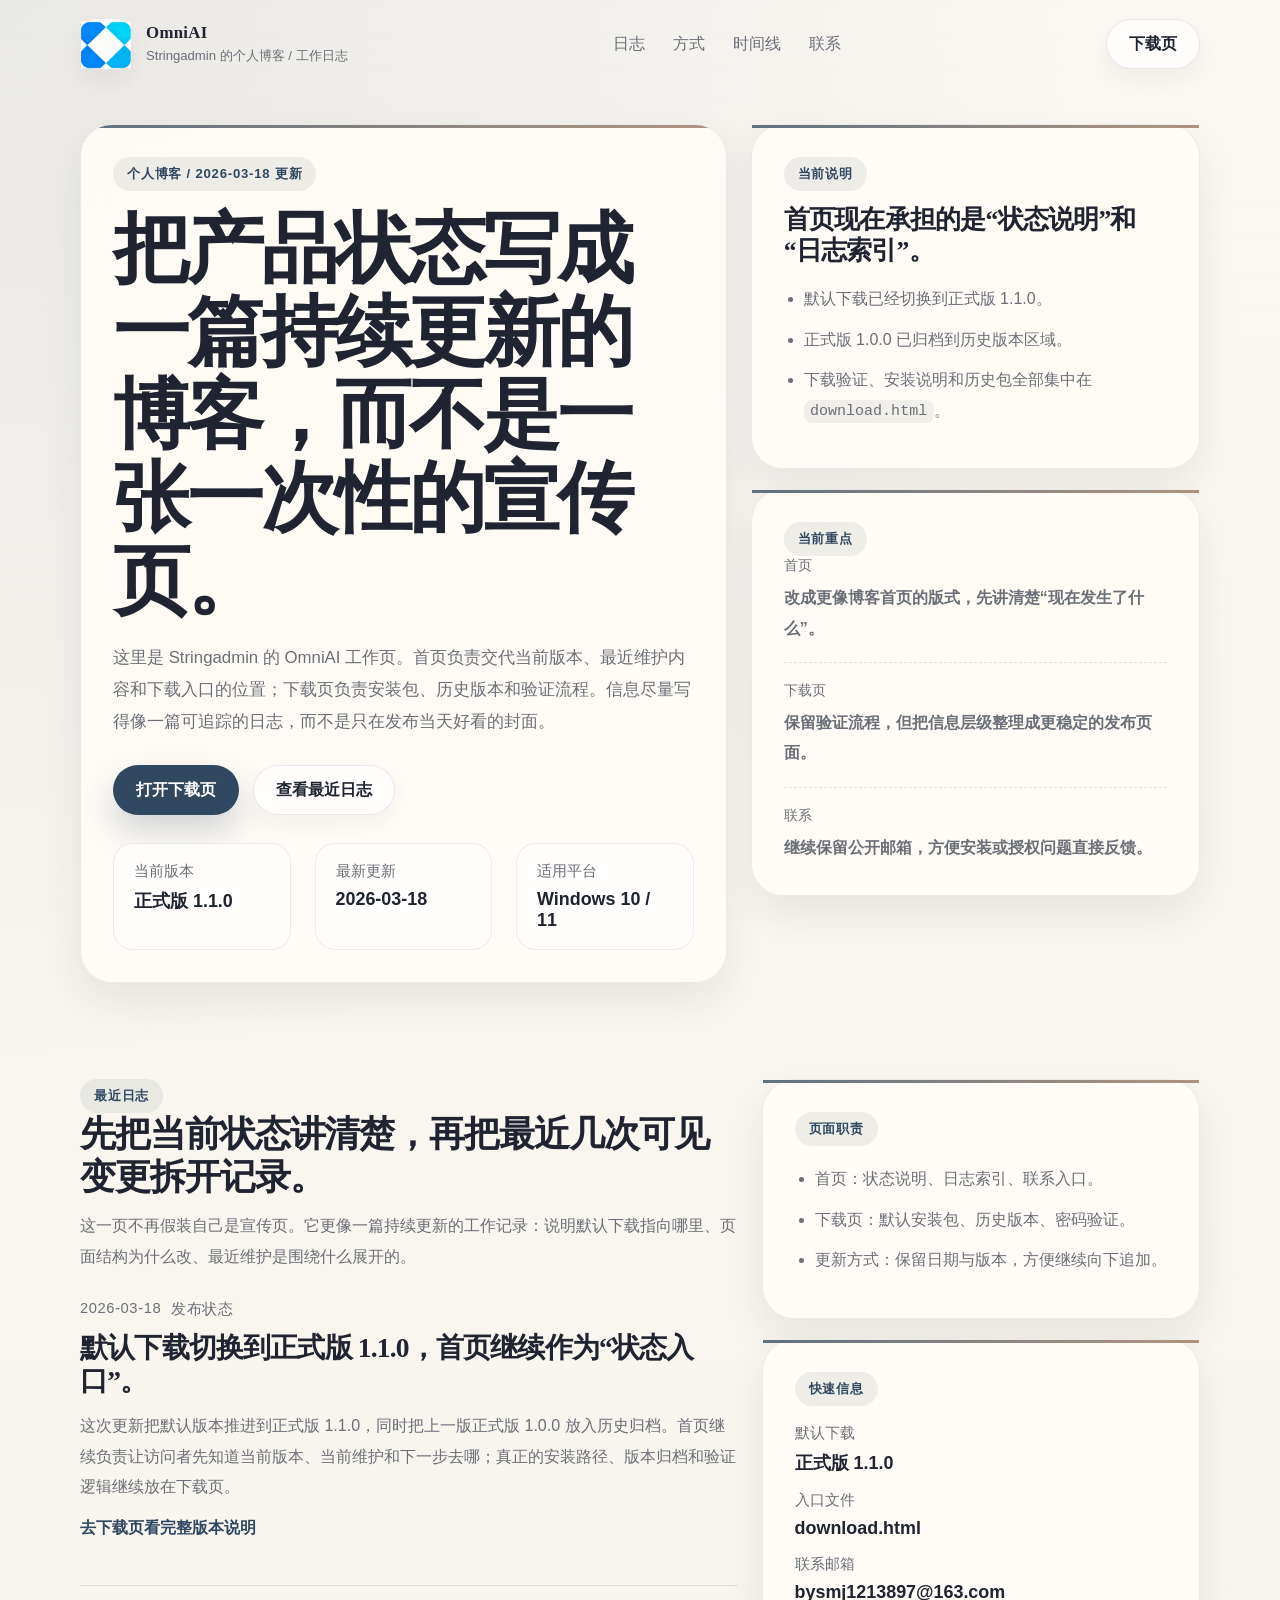
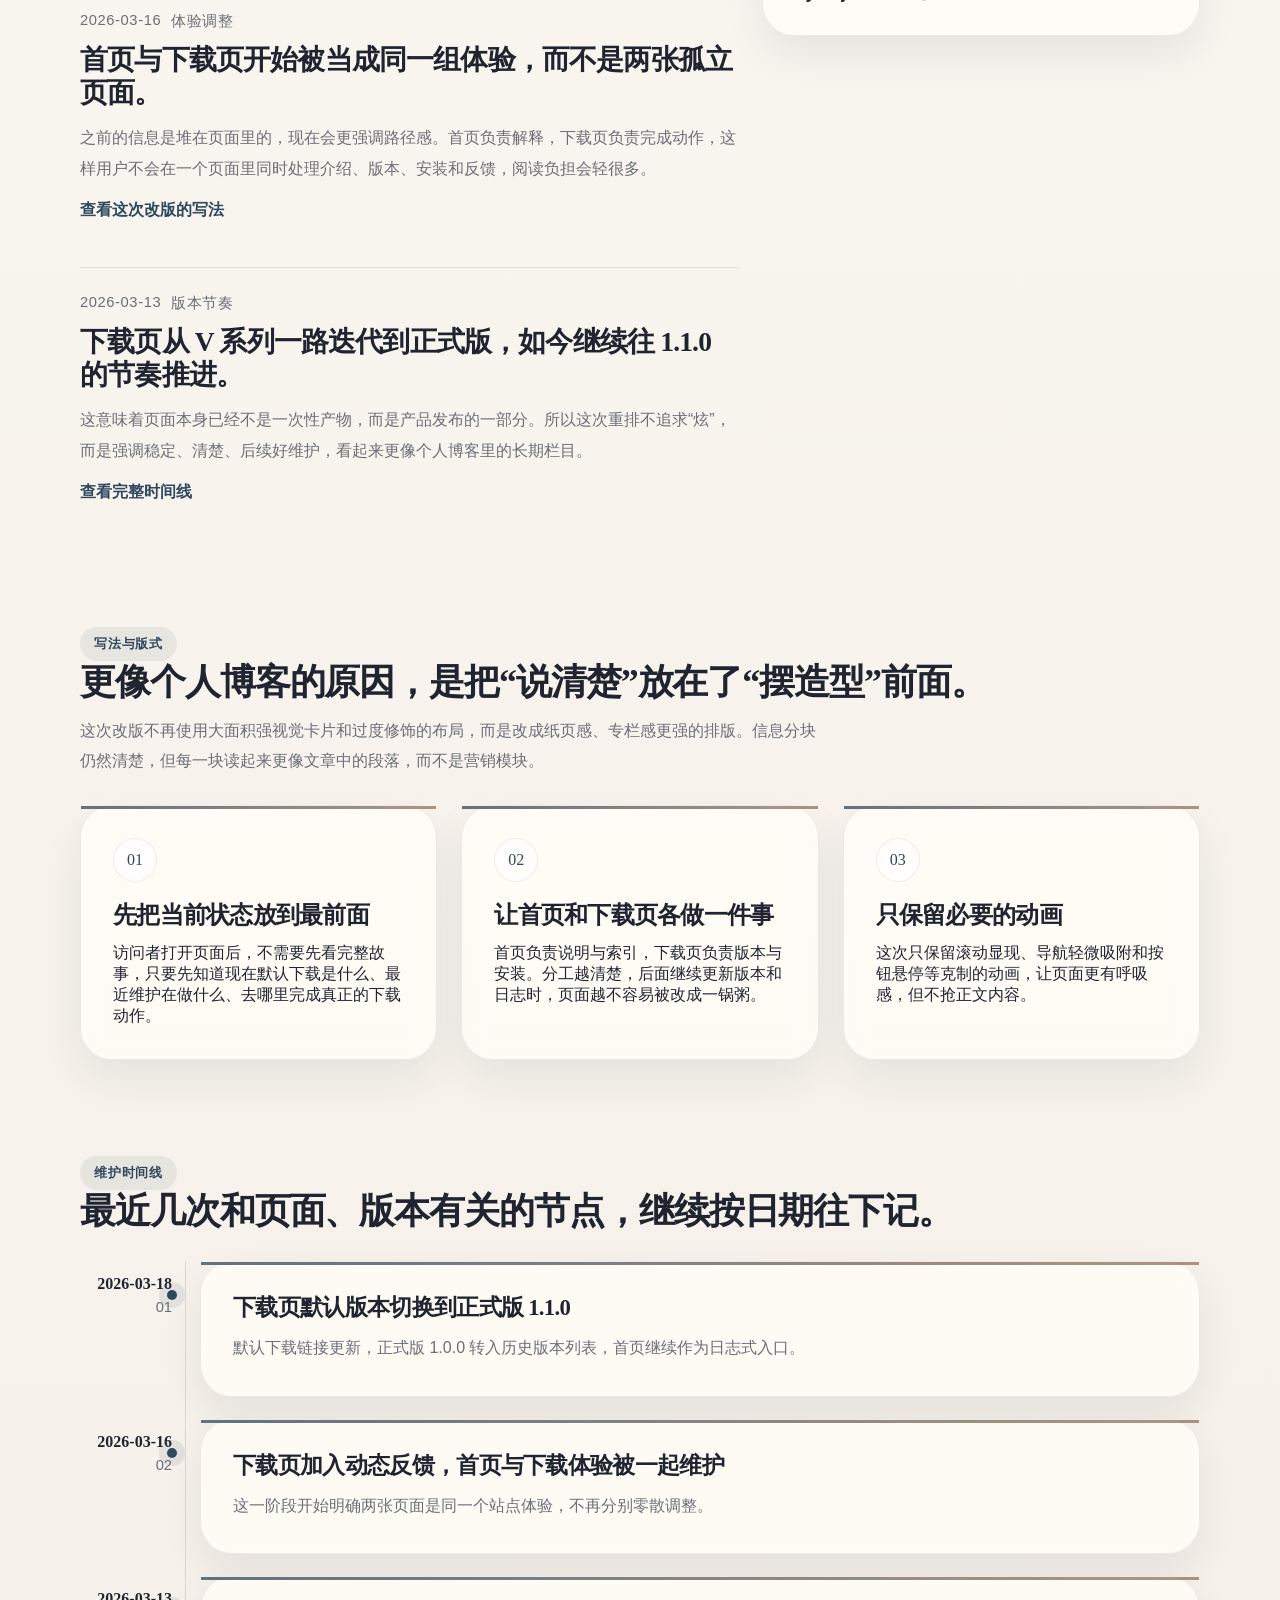
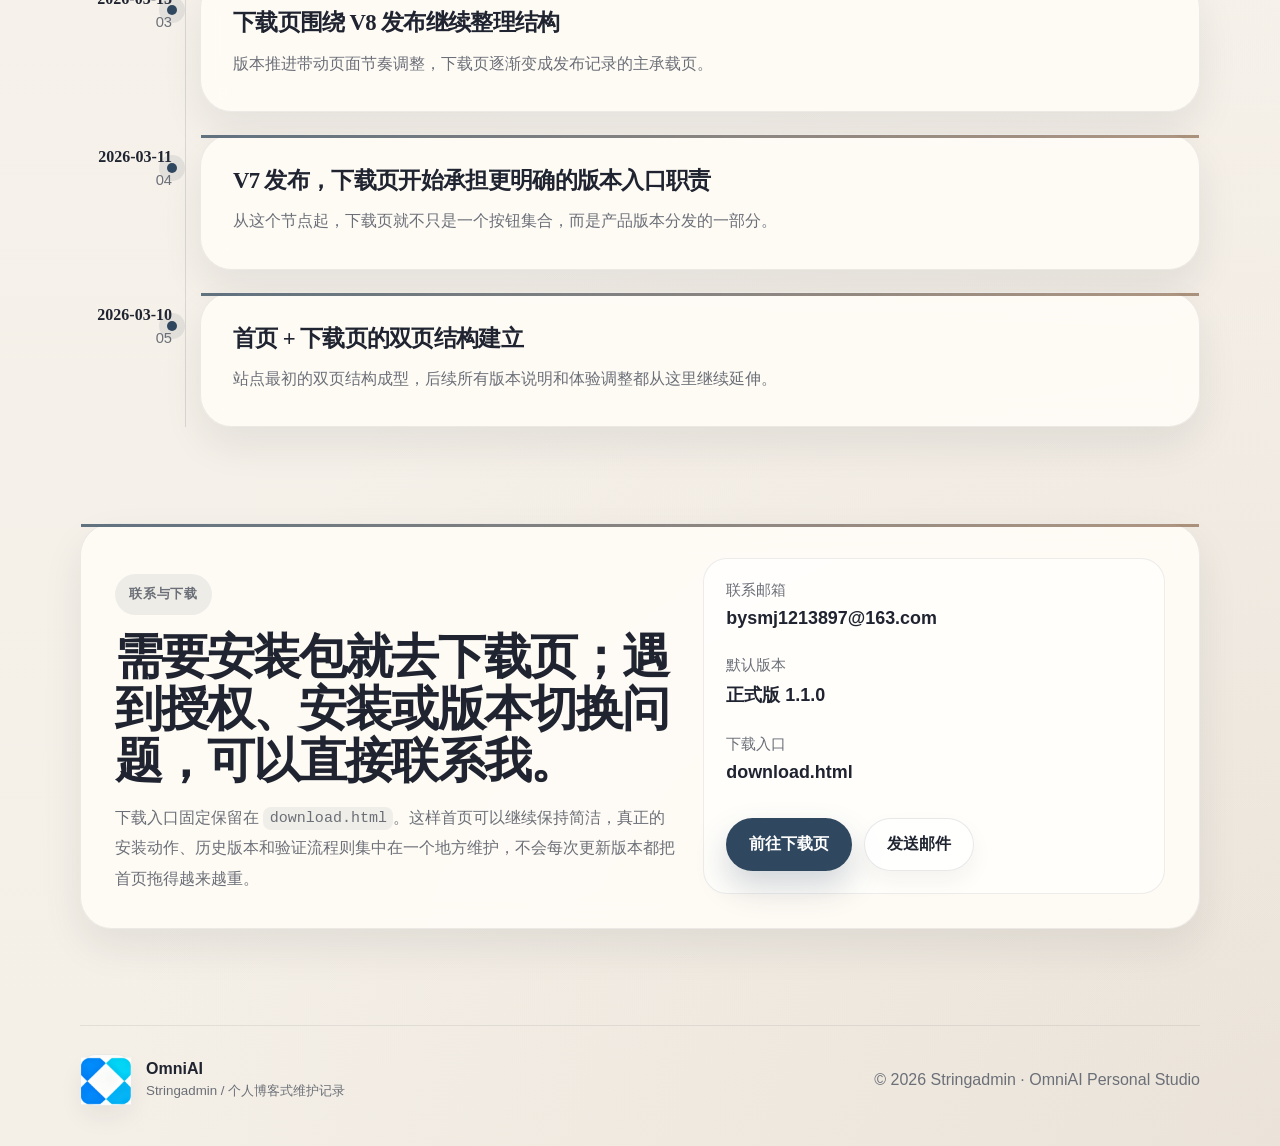
==== commit e39d6260: "Update site for official 1.1.0 release" ====
--- a/index.html
+++ b/index.html
@@ -3,8 +3,8 @@
 <head>
     <meta charset="UTF-8">
     <meta name="viewport" content="width=device-width, initial-scale=1.0">
-    <title>OmniAI | Stringadmin 的工作日志</title>
-    <meta name="description" content="Stringadmin 的个人博客式工作日志首页，记录 OmniAI 当前版本、最近维护内容、发布时间线与下载入口。">
+    <title>OmniAI | 正式版 1.1.0 工作日志</title>
+    <meta name="description" content="Stringadmin 的个人博客式工作日志首页，记录 OmniAI 正式版 1.1.0、最近维护内容、发布时间线与下载入口。">
     <meta name="theme-color" content="#f4efe7">
     <script>document.documentElement.classList.replace("no-js", "js");</script>
     <link rel="icon" href="logo.ico" sizes="any">
@@ -73,7 +73,7 @@
                         <div class="fact-grid">
                             <div class="fact-item">
                                 <span>当前版本</span>
-                                <strong>正式版 1.0.0</strong>
+                                <strong>正式版 1.1.0</strong>
                             </div>
                             <div class="fact-item">
                                 <span>最新更新</span>
@@ -91,8 +91,8 @@
                             <p class="side-label">当前说明</p>
                             <h2 class="side-title">首页现在承担的是“状态说明”和“日志索引”。</h2>
                             <ul class="plain-list">
-                                <li>默认下载已经切换到正式版 1.0.0。</li>
-                                <li>V10.0.0 已归档到历史版本区域。</li>
+                                <li>默认下载已经切换到正式版 1.1.0。</li>
+                                <li>正式版 1.0.0 已归档到历史版本区域。</li>
                                 <li>下载验证、安装说明和历史包全部集中在 <code>download.html</code>。</li>
                             </ul>
                         </section>
@@ -134,9 +134,9 @@
                                 <span>2026-03-18</span>
                                 <span>发布状态</span>
                             </div>
-                            <h3>默认下载切换到正式版 1.0.0，首页同步改成“状态入口”。</h3>
+                            <h3>默认下载切换到正式版 1.1.0，首页继续作为“状态入口”。</h3>
                             <p>
-                                这次不是单纯把版本号替换一下，而是把首页和下载页重新分工。首页负责让访问者先知道当前版本、当前维护和下一步去哪；真正的安装路径、版本归档和验证逻辑继续放在下载页。
+                                这次更新把默认版本推进到正式版 1.1.0，同时把上一版正式版 1.0.0 放入历史归档。首页继续负责让访问者先知道当前版本、当前维护和下一步去哪；真正的安装路径、版本归档和验证逻辑继续放在下载页。
                             </p>
                             <a class="text-link" href="download.html">去下载页看完整版本说明</a>
                         </article>
@@ -158,7 +158,7 @@
                                 <span>2026-03-13</span>
                                 <span>版本节奏</span>
                             </div>
-                            <h3>下载页从 V 系列一路迭代到正式版，页面也跟着变成版本日志。</h3>
+                            <h3>下载页从 V 系列一路迭代到正式版，如今继续往 1.1.0 的节奏推进。</h3>
                             <p>
                                 这意味着页面本身已经不是一次性产物，而是产品发布的一部分。所以这次重排不追求“炫”，而是强调稳定、清楚、后续好维护，看起来更像个人博客里的长期栏目。
                             </p>
@@ -182,7 +182,7 @@
                         <div class="stacked-facts">
                             <div>
                                 <span>默认下载</span>
-                                <strong>正式版 1.0.0</strong>
+                                <strong>正式版 1.1.0</strong>
                             </div>
                             <div>
                                 <span>入口文件</span>
@@ -244,8 +244,8 @@
                             <span>01</span>
                         </div>
                         <div class="paper-card timeline-card">
-                            <h3>下载页默认版本切换到正式版 1.0.0</h3>
-                            <p>默认下载链接更新，V10.0.0 转入历史版本列表，首页同步改成日志式入口。</p>
+                            <h3>下载页默认版本切换到正式版 1.1.0</h3>
+                            <p>默认下载链接更新，正式版 1.0.0 转入历史版本列表，首页继续作为日志式入口。</p>
                         </div>
                     </article>
 
@@ -314,7 +314,7 @@
                         </div>
                         <div>
                             <span>默认版本</span>
-                            <strong>正式版 1.0.0</strong>
+                            <strong>正式版 1.1.0</strong>
                         </div>
                         <div>
                             <span>下载入口</span>
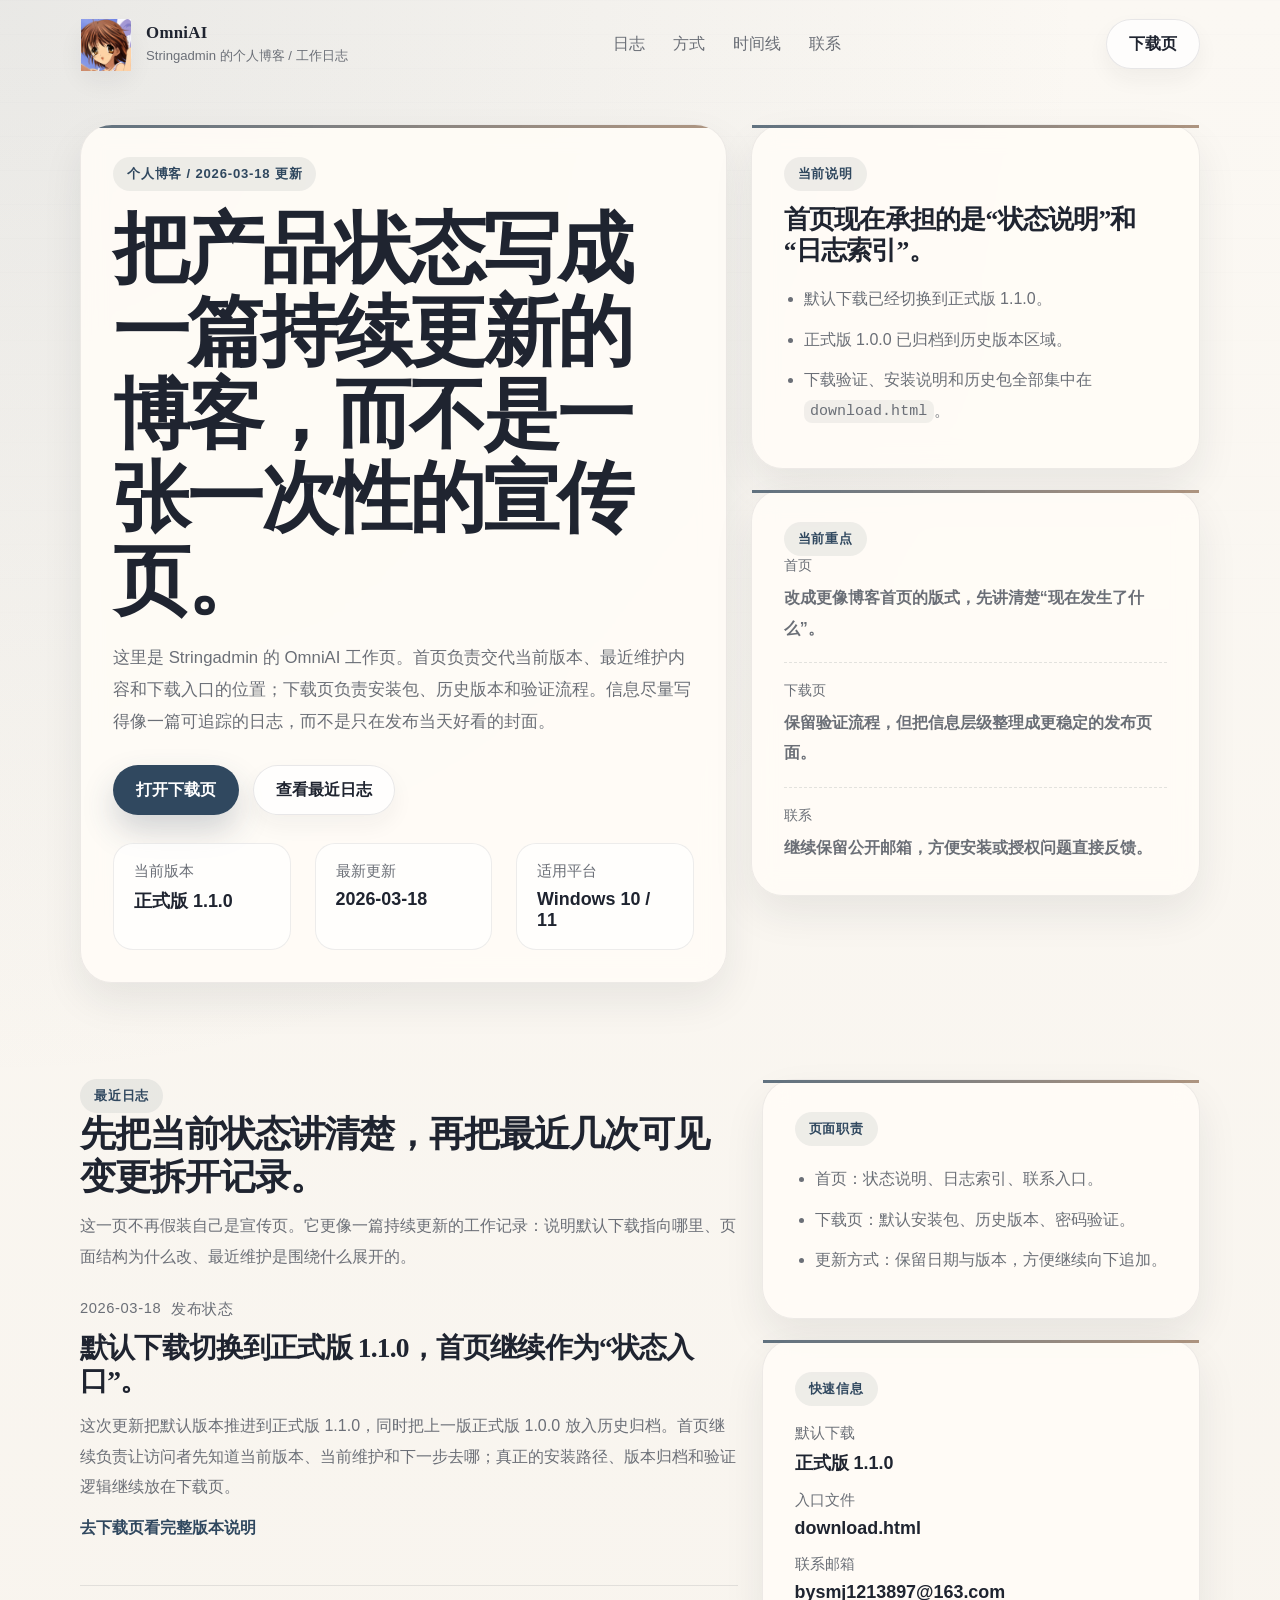
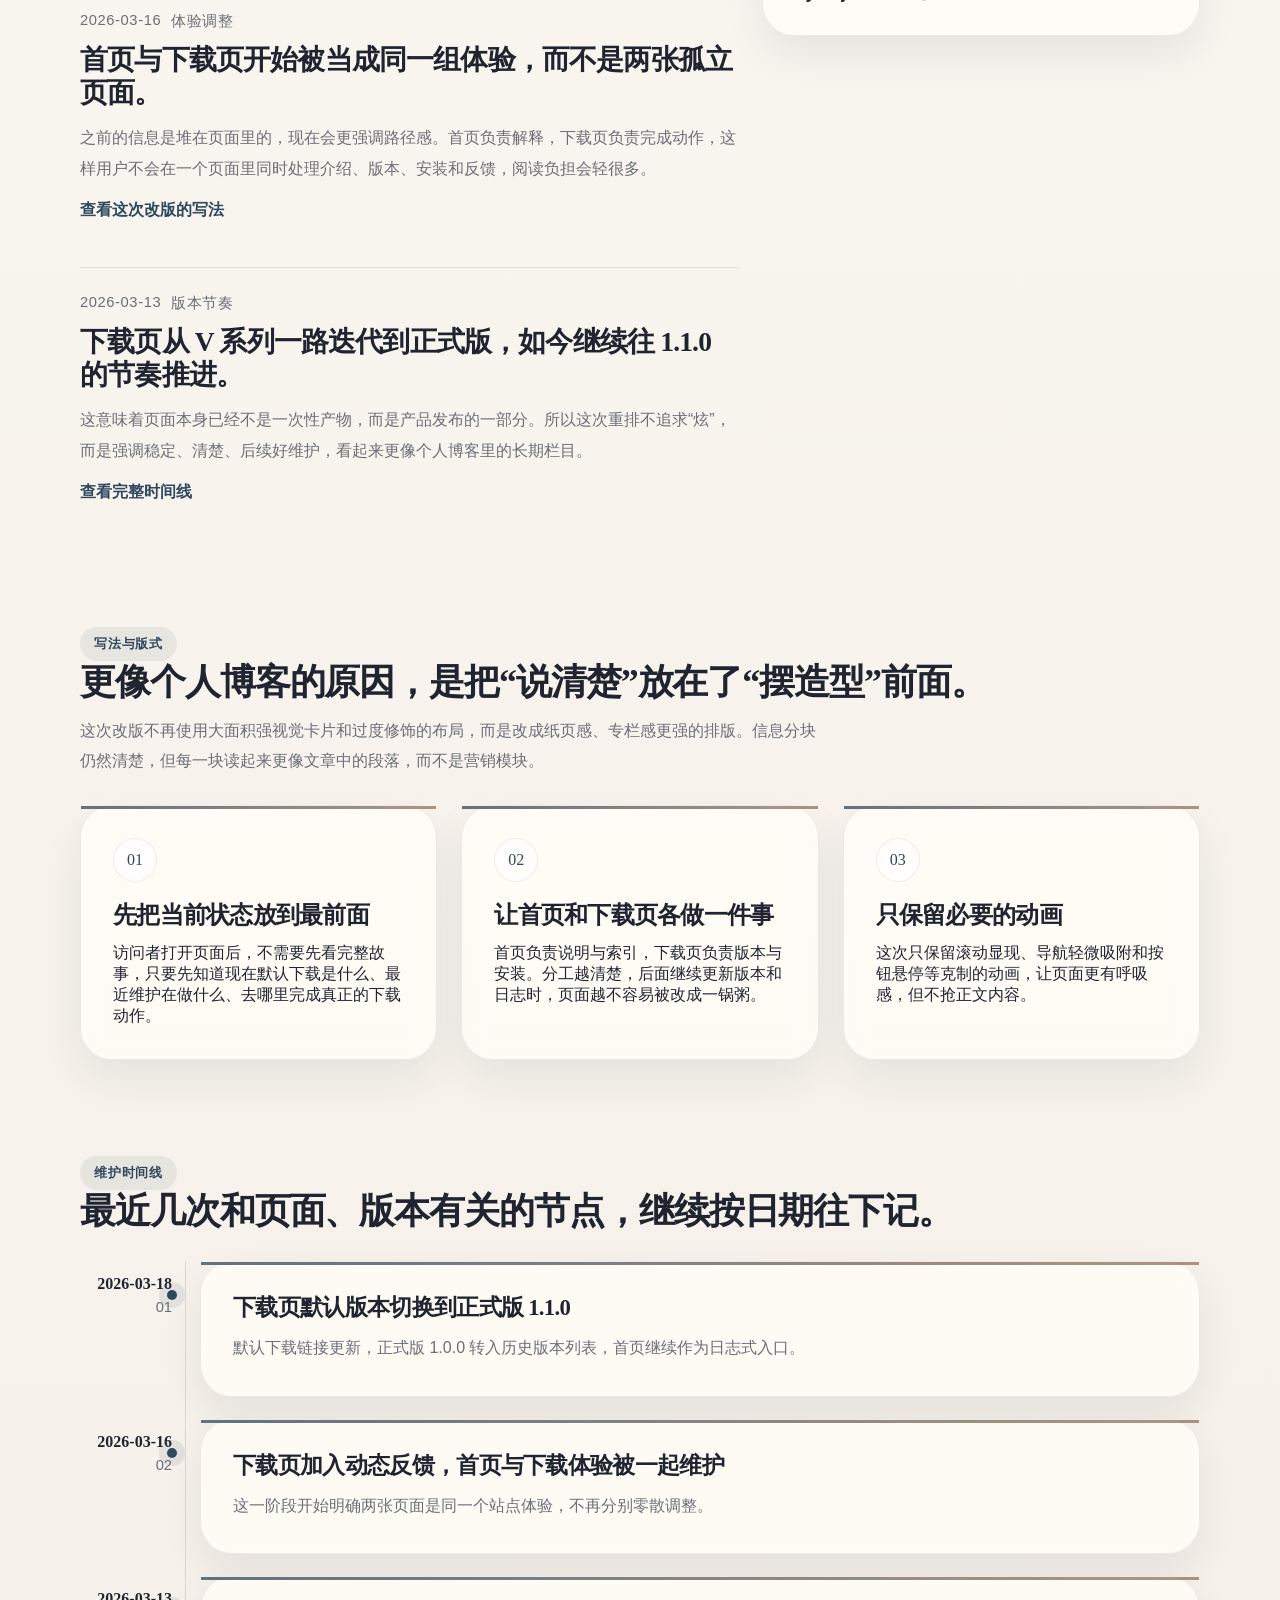
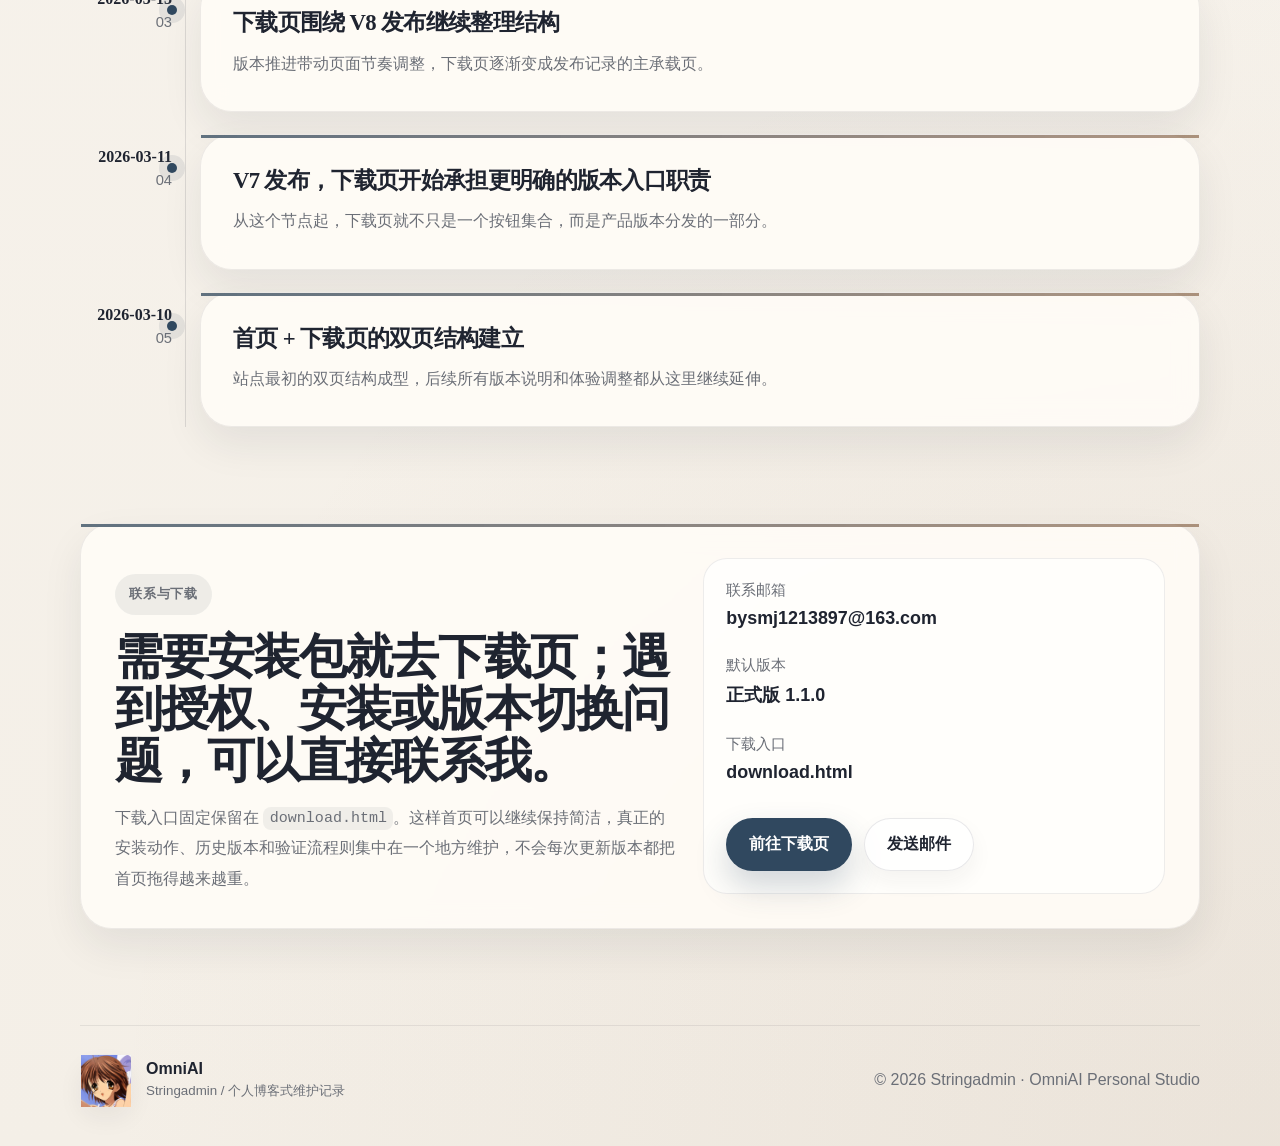
==== commit 6ee297dd: "Switch site logo to logo.png" ====
--- a/index.html
+++ b/index.html
@@ -7,8 +7,7 @@
     <meta name="description" content="Stringadmin 的个人博客式工作日志首页，记录 OmniAI 正式版 1.1.0、最近维护内容、发布时间线与下载入口。">
     <meta name="theme-color" content="#f4efe7">
     <script>document.documentElement.classList.replace("no-js", "js");</script>
-    <link rel="icon" href="logo.ico" sizes="any">
-    <link rel="icon" type="image/svg+xml" href="logo.svg">
+    <link rel="icon" type="image/png" href="logo.png">
     <link rel="stylesheet" href="styles.css">
 </head>
 <body class="page-home">
@@ -18,7 +17,7 @@
         <div class="topbar-inner">
             <a class="brand" href="index.html" aria-label="OmniAI 首页">
                 <span class="brand-mark">
-                    <img src="logo.svg" alt="" width="52" height="52">
+                    <img src="logo.png" alt="" width="52" height="52">
                 </span>
                 <span class="brand-copy">
                     <strong>OmniAI</strong>
@@ -334,7 +333,7 @@
         <div class="container footer-inner">
             <div class="footer-brand">
                 <span class="brand-mark">
-                    <img src="logo.svg" alt="" width="52" height="52">
+                    <img src="logo.png" alt="" width="52" height="52">
                 </span>
                 <div>
                     <strong>OmniAI</strong>
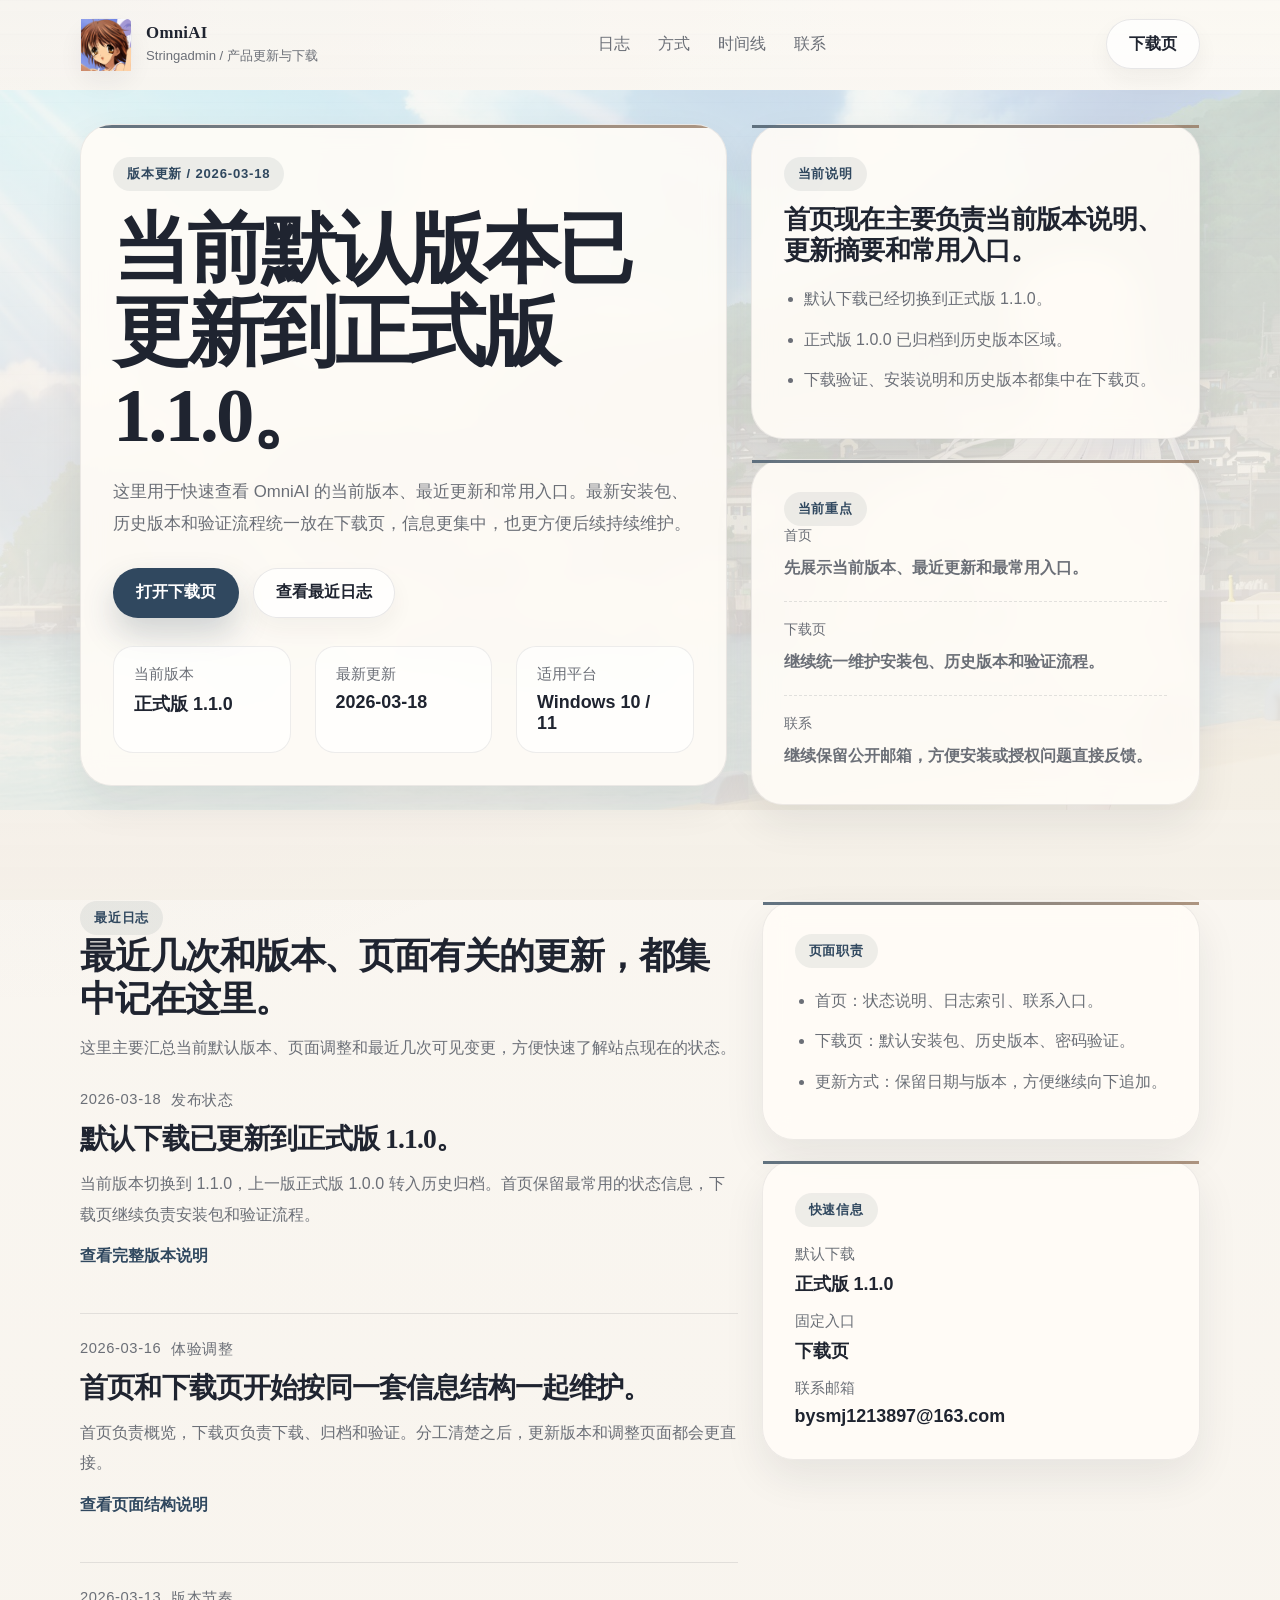
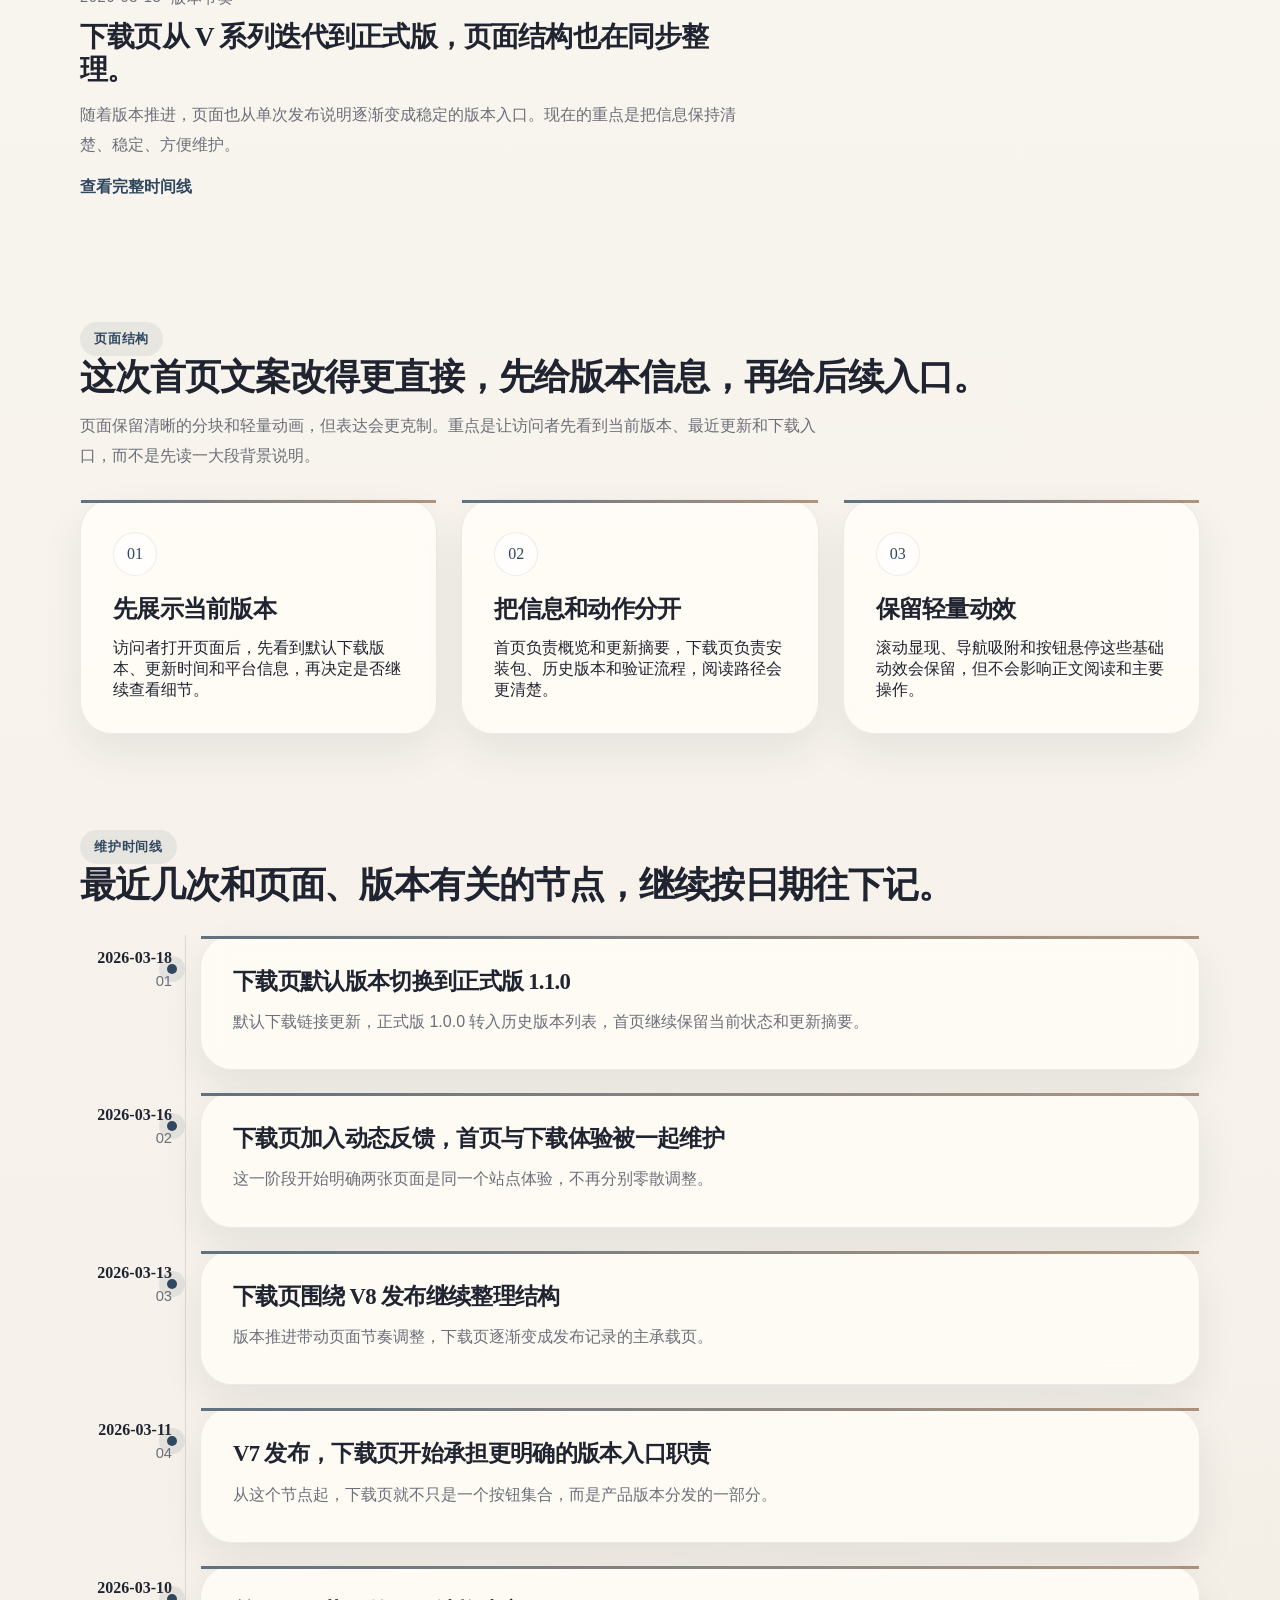
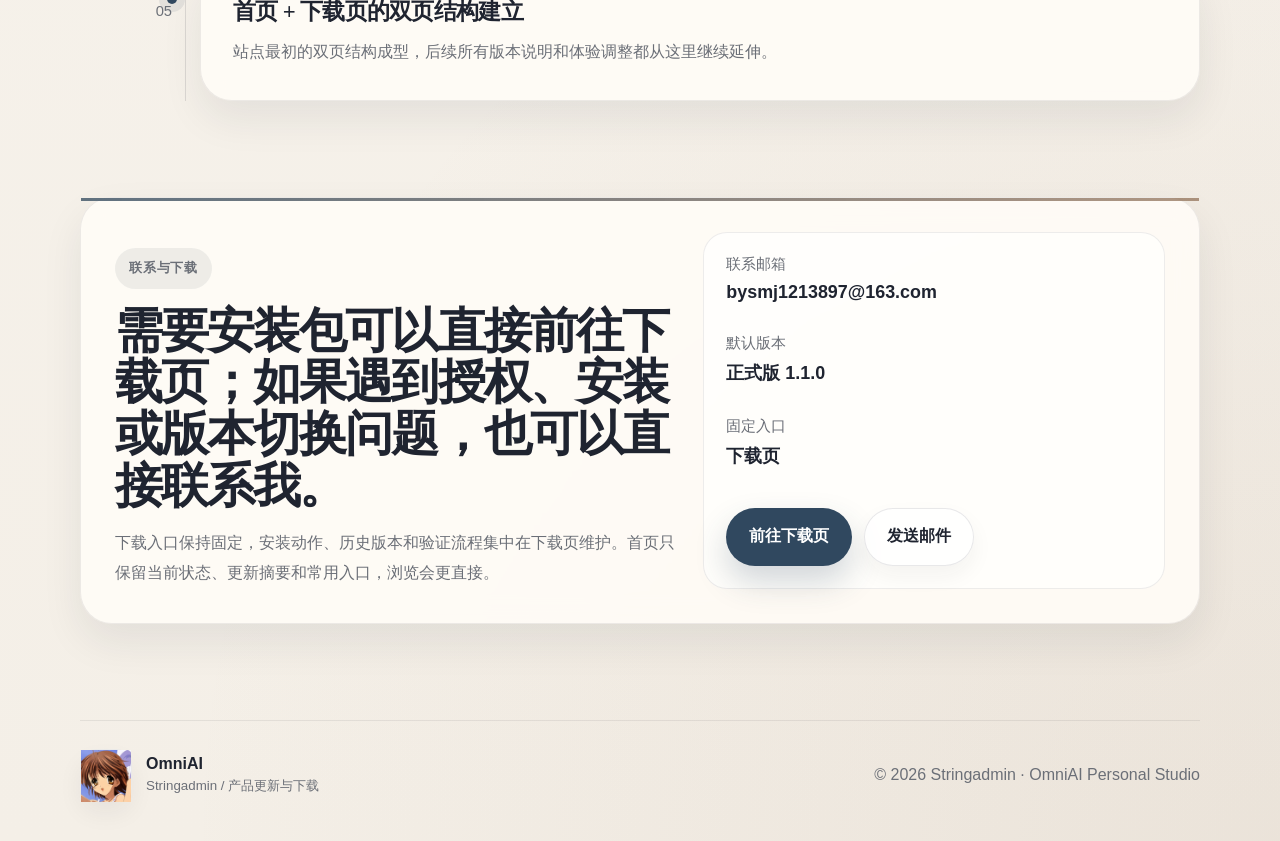
==== commit c9d9411e: "Refine homepage copy and remove html wording" ====
--- a/index.html
+++ b/index.html
@@ -3,8 +3,8 @@
 <head>
     <meta charset="UTF-8">
     <meta name="viewport" content="width=device-width, initial-scale=1.0">
-    <title>OmniAI | 正式版 1.1.0 工作日志</title>
-    <meta name="description" content="Stringadmin 的个人博客式工作日志首页，记录 OmniAI 正式版 1.1.0、最近维护内容、发布时间线与下载入口。">
+    <title>OmniAI | 正式版 1.1.0 更新与下载</title>
+    <meta name="description" content="OmniAI 正式版 1.1.0 首页，提供当前版本、最近更新、版本时间线与下载入口。">
     <meta name="theme-color" content="#f4efe7">
     <script>document.documentElement.classList.replace("no-js", "js");</script>
     <link rel="icon" type="image/png" href="logo.png">
@@ -21,7 +21,7 @@
                 </span>
                 <span class="brand-copy">
                     <strong>OmniAI</strong>
-                    <small>Stringadmin 的个人博客 / 工作日志</small>
+                    <small>Stringadmin / 产品更新与下载</small>
                 </span>
             </a>
 
@@ -58,10 +58,10 @@
             <div class="container">
                 <div class="hero-grid">
                     <article class="paper-card hero-card" data-reveal>
-                        <p class="eyebrow">个人博客 / 2026-03-18 更新</p>
-                        <h1>把产品状态写成一篇持续更新的博客，而不是一张一次性的宣传页。</h1>
+                        <p class="eyebrow">版本更新 / 2026-03-18</p>
+                        <h1>当前默认版本已更新到正式版 1.1.0。</h1>
                         <p class="lead">
-                            这里是 Stringadmin 的 OmniAI 工作页。首页负责交代当前版本、最近维护内容和下载入口的位置；下载页负责安装包、历史版本和验证流程。信息尽量写得像一篇可追踪的日志，而不是只在发布当天好看的封面。
+                            这里用于快速查看 OmniAI 的当前版本、最近更新和常用入口。最新安装包、历史版本和验证流程统一放在下载页，信息更集中，也更方便后续持续维护。
                         </p>
 
                         <div class="action-row">
@@ -88,11 +88,11 @@
                     <aside class="side-stack">
                         <section class="paper-card side-card" data-reveal style="--delay:.08s">
                             <p class="side-label">当前说明</p>
-                            <h2 class="side-title">首页现在承担的是“状态说明”和“日志索引”。</h2>
+                            <h2 class="side-title">首页现在主要负责当前版本说明、更新摘要和常用入口。</h2>
                             <ul class="plain-list">
                                 <li>默认下载已经切换到正式版 1.1.0。</li>
                                 <li>正式版 1.0.0 已归档到历史版本区域。</li>
-                                <li>下载验证、安装说明和历史包全部集中在 <code>download.html</code>。</li>
+                                <li>下载验证、安装说明和历史版本都集中在下载页。</li>
                             </ul>
                         </section>
 
@@ -100,11 +100,11 @@
                             <p class="side-label">当前重点</p>
                             <div class="mini-post">
                                 <span>首页</span>
-                                <strong>改成更像博客首页的版式，先讲清楚“现在发生了什么”。</strong>
+                                <strong>先展示当前版本、最近更新和最常用入口。</strong>
                             </div>
                             <div class="mini-post">
                                 <span>下载页</span>
-                                <strong>保留验证流程，但把信息层级整理成更稳定的发布页面。</strong>
+                                <strong>继续统一维护安装包、历史版本和验证流程。</strong>
                             </div>
                             <div class="mini-post">
                                 <span>联系</span>
@@ -121,9 +121,9 @@
                 <div class="content-column">
                     <div class="section-heading" data-reveal>
                         <p class="section-kicker">最近日志</p>
-                        <h2>先把当前状态讲清楚，再把最近几次可见变更拆开记录。</h2>
+                        <h2>最近几次和版本、页面有关的更新，都集中记在这里。</h2>
                         <p class="section-copy">
-                            这一页不再假装自己是宣传页。它更像一篇持续更新的工作记录：说明默认下载指向哪里、页面结构为什么改、最近维护是围绕什么展开的。
+                            这里主要汇总当前默认版本、页面调整和最近几次可见变更，方便快速了解站点现在的状态。
                         </p>
                     </div>
 
@@ -133,11 +133,11 @@
                                 <span>2026-03-18</span>
                                 <span>发布状态</span>
                             </div>
-                            <h3>默认下载切换到正式版 1.1.0，首页继续作为“状态入口”。</h3>
+                            <h3>默认下载已更新到正式版 1.1.0。</h3>
                             <p>
-                                这次更新把默认版本推进到正式版 1.1.0，同时把上一版正式版 1.0.0 放入历史归档。首页继续负责让访问者先知道当前版本、当前维护和下一步去哪；真正的安装路径、版本归档和验证逻辑继续放在下载页。
+                                当前版本切换到 1.1.0，上一版正式版 1.0.0 转入历史归档。首页保留最常用的状态信息，下载页继续负责安装包和验证流程。
                             </p>
-                            <a class="text-link" href="download.html">去下载页看完整版本说明</a>
+                            <a class="text-link" href="download.html">查看完整版本说明</a>
                         </article>
 
                         <article class="entry-card" data-reveal style="--delay:.08s">
@@ -145,11 +145,11 @@
                                 <span>2026-03-16</span>
                                 <span>体验调整</span>
                             </div>
-                            <h3>首页与下载页开始被当成同一组体验，而不是两张孤立页面。</h3>
+                            <h3>首页和下载页开始按同一套信息结构一起维护。</h3>
                             <p>
-                                之前的信息是堆在页面里的，现在会更强调路径感。首页负责解释，下载页负责完成动作，这样用户不会在一个页面里同时处理介绍、版本、安装和反馈，阅读负担会轻很多。
+                                首页负责概览，下载页负责下载、归档和验证。分工清楚之后，更新版本和调整页面都会更直接。
                             </p>
-                            <a class="text-link" href="#approach">查看这次改版的写法</a>
+                            <a class="text-link" href="#approach">查看页面结构说明</a>
                         </article>
 
                         <article class="entry-card" data-reveal style="--delay:.14s">
@@ -157,9 +157,9 @@
                                 <span>2026-03-13</span>
                                 <span>版本节奏</span>
                             </div>
-                            <h3>下载页从 V 系列一路迭代到正式版，如今继续往 1.1.0 的节奏推进。</h3>
+                            <h3>下载页从 V 系列迭代到正式版，页面结构也在同步整理。</h3>
                             <p>
-                                这意味着页面本身已经不是一次性产物，而是产品发布的一部分。所以这次重排不追求“炫”，而是强调稳定、清楚、后续好维护，看起来更像个人博客里的长期栏目。
+                                随着版本推进，页面也从单次发布说明逐渐变成稳定的版本入口。现在的重点是把信息保持清楚、稳定、方便维护。
                             </p>
                             <a class="text-link" href="#timeline">查看完整时间线</a>
                         </article>
@@ -184,8 +184,8 @@
                                 <strong>正式版 1.1.0</strong>
                             </div>
                             <div>
-                                <span>入口文件</span>
-                                <strong>download.html</strong>
+                                <span>固定入口</span>
+                                <strong>下载页</strong>
                             </div>
                             <div>
                                 <span>联系邮箱</span>
@@ -200,30 +200,30 @@
         <section class="section" id="approach">
             <div class="container">
                 <div class="section-heading" data-reveal>
-                    <p class="section-kicker">写法与版式</p>
-                    <h2>更像个人博客的原因，是把“说清楚”放在了“摆造型”前面。</h2>
+                    <p class="section-kicker">页面结构</p>
+                    <h2>这次首页文案改得更直接，先给版本信息，再给后续入口。</h2>
                     <p class="section-copy">
-                        这次改版不再使用大面积强视觉卡片和过度修饰的布局，而是改成纸页感、专栏感更强的排版。信息分块仍然清楚，但每一块读起来更像文章中的段落，而不是营销模块。
+                        页面保留清晰的分块和轻量动画，但表达会更克制。重点是让访问者先看到当前版本、最近更新和下载入口，而不是先读一大段背景说明。
                     </p>
                 </div>
 
                 <div class="principle-grid">
                     <article class="paper-card principle-card" data-reveal>
                         <span class="principle-index">01</span>
-                        <h3>先把当前状态放到最前面</h3>
-                        <p>访问者打开页面后，不需要先看完整故事，只要先知道现在默认下载是什么、最近维护在做什么、去哪里完成真正的下载动作。</p>
+                        <h3>先展示当前版本</h3>
+                        <p>访问者打开页面后，先看到默认下载版本、更新时间和平台信息，再决定是否继续查看细节。</p>
                     </article>
 
                     <article class="paper-card principle-card" data-reveal style="--delay:.07s">
                         <span class="principle-index">02</span>
-                        <h3>让首页和下载页各做一件事</h3>
-                        <p>首页负责说明与索引，下载页负责版本与安装。分工越清楚，后面继续更新版本和日志时，页面越不容易被改成一锅粥。</p>
+                        <h3>把信息和动作分开</h3>
+                        <p>首页负责概览和更新摘要，下载页负责安装包、历史版本和验证流程，阅读路径会更清楚。</p>
                     </article>
 
                     <article class="paper-card principle-card" data-reveal style="--delay:.14s">
                         <span class="principle-index">03</span>
-                        <h3>只保留必要的动画</h3>
-                        <p>这次只保留滚动显现、导航轻微吸附和按钮悬停等克制的动画，让页面更有呼吸感，但不抢正文内容。</p>
+                        <h3>保留轻量动效</h3>
+                        <p>滚动显现、导航吸附和按钮悬停这些基础动效会保留，但不会影响正文阅读和主要操作。</p>
                     </article>
                 </div>
             </div>
@@ -244,7 +244,7 @@
                         </div>
                         <div class="paper-card timeline-card">
                             <h3>下载页默认版本切换到正式版 1.1.0</h3>
-                            <p>默认下载链接更新，正式版 1.0.0 转入历史版本列表，首页继续作为日志式入口。</p>
+                            <p>默认下载链接更新，正式版 1.0.0 转入历史版本列表，首页继续保留当前状态和更新摘要。</p>
                         </div>
                     </article>
 
@@ -300,9 +300,9 @@
                 <div class="paper-card contact-card" data-reveal>
                     <div class="contact-copy">
                         <p class="section-kicker">联系与下载</p>
-                        <h2>需要安装包就去下载页；遇到授权、安装或版本切换问题，可以直接联系我。</h2>
+                        <h2>需要安装包可以直接前往下载页；如果遇到授权、安装或版本切换问题，也可以直接联系我。</h2>
                         <p>
-                            下载入口固定保留在 <code>download.html</code>。这样首页可以继续保持简洁，真正的安装动作、历史版本和验证流程则集中在一个地方维护，不会每次更新版本都把首页拖得越来越重。
+                            下载入口保持固定，安装动作、历史版本和验证流程集中在下载页维护。首页只保留当前状态、更新摘要和常用入口，浏览会更直接。
                         </p>
                     </div>
 
@@ -316,8 +316,8 @@
                             <strong>正式版 1.1.0</strong>
                         </div>
                         <div>
-                            <span>下载入口</span>
-                            <strong>download.html</strong>
+                            <span>固定入口</span>
+                            <strong>下载页</strong>
                         </div>
                         <div class="contact-actions">
                             <a class="button button-primary" href="download.html">前往下载页</a>
@@ -337,7 +337,7 @@
                 </span>
                 <div>
                     <strong>OmniAI</strong>
-                    <small>Stringadmin / 个人博客式维护记录</small>
+                    <small>Stringadmin / 产品更新与下载</small>
                 </div>
             </div>
             <p>© 2026 Stringadmin · OmniAI Personal Studio</p>
--- a/styles.css
+++ b/styles.css
@@ -47,6 +47,29 @@
     mask-image: linear-gradient(180deg, rgba(0, 0, 0, 0.34), transparent 90%);
 }
 
+body::after {
+    content: "";
+    position: fixed;
+    inset: 0;
+    z-index: -2;
+    pointer-events: none;
+    background-repeat: no-repeat, no-repeat;
+    background-position: center, center;
+    background-size: cover, contain;
+}
+
+body.page-home::after {
+    background-image:
+        linear-gradient(180deg, rgba(251, 248, 243, 0.76), rgba(244, 239, 231, 0.92)),
+        url("test1.png");
+}
+
+body.page-download::after {
+    background-image:
+        linear-gradient(180deg, rgba(251, 248, 243, 0.84), rgba(244, 239, 231, 0.94)),
+        url("test2.png");
+}
+
 body.modal-open {
     overflow: hidden;
 }
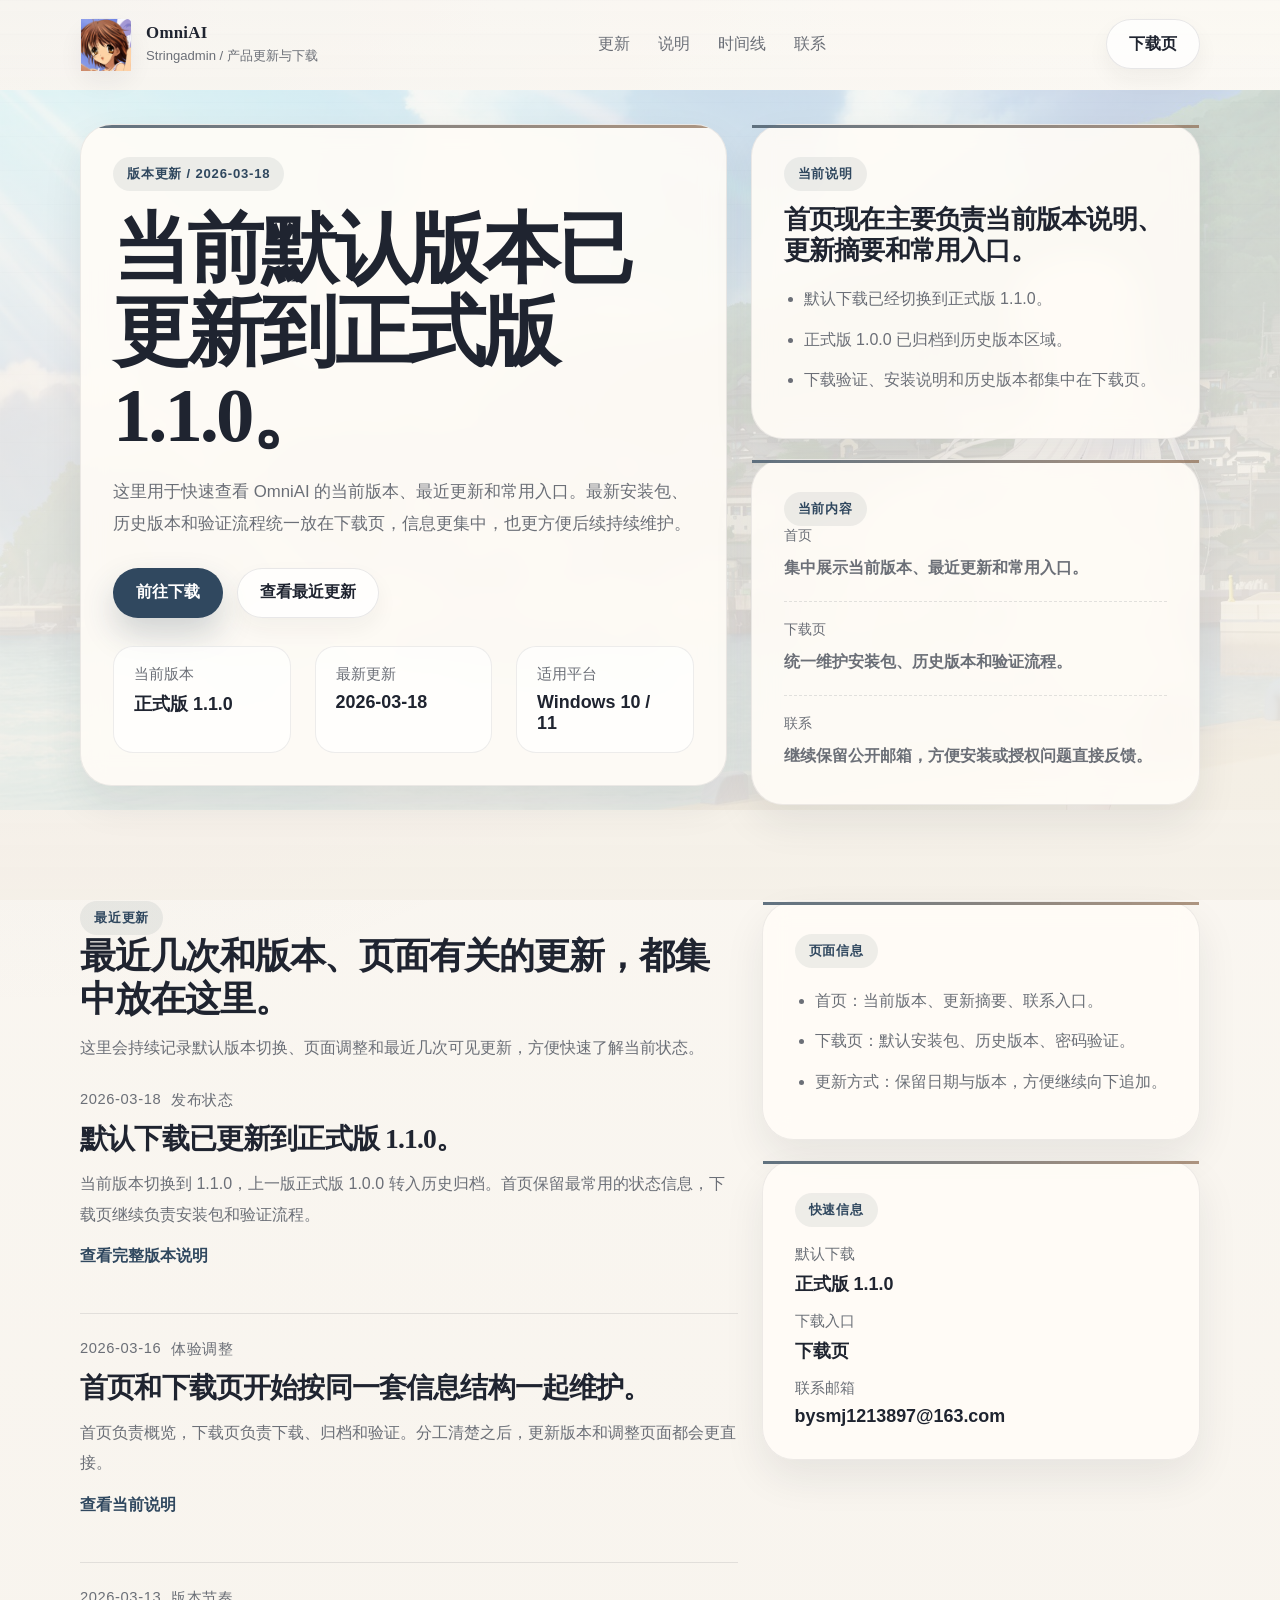
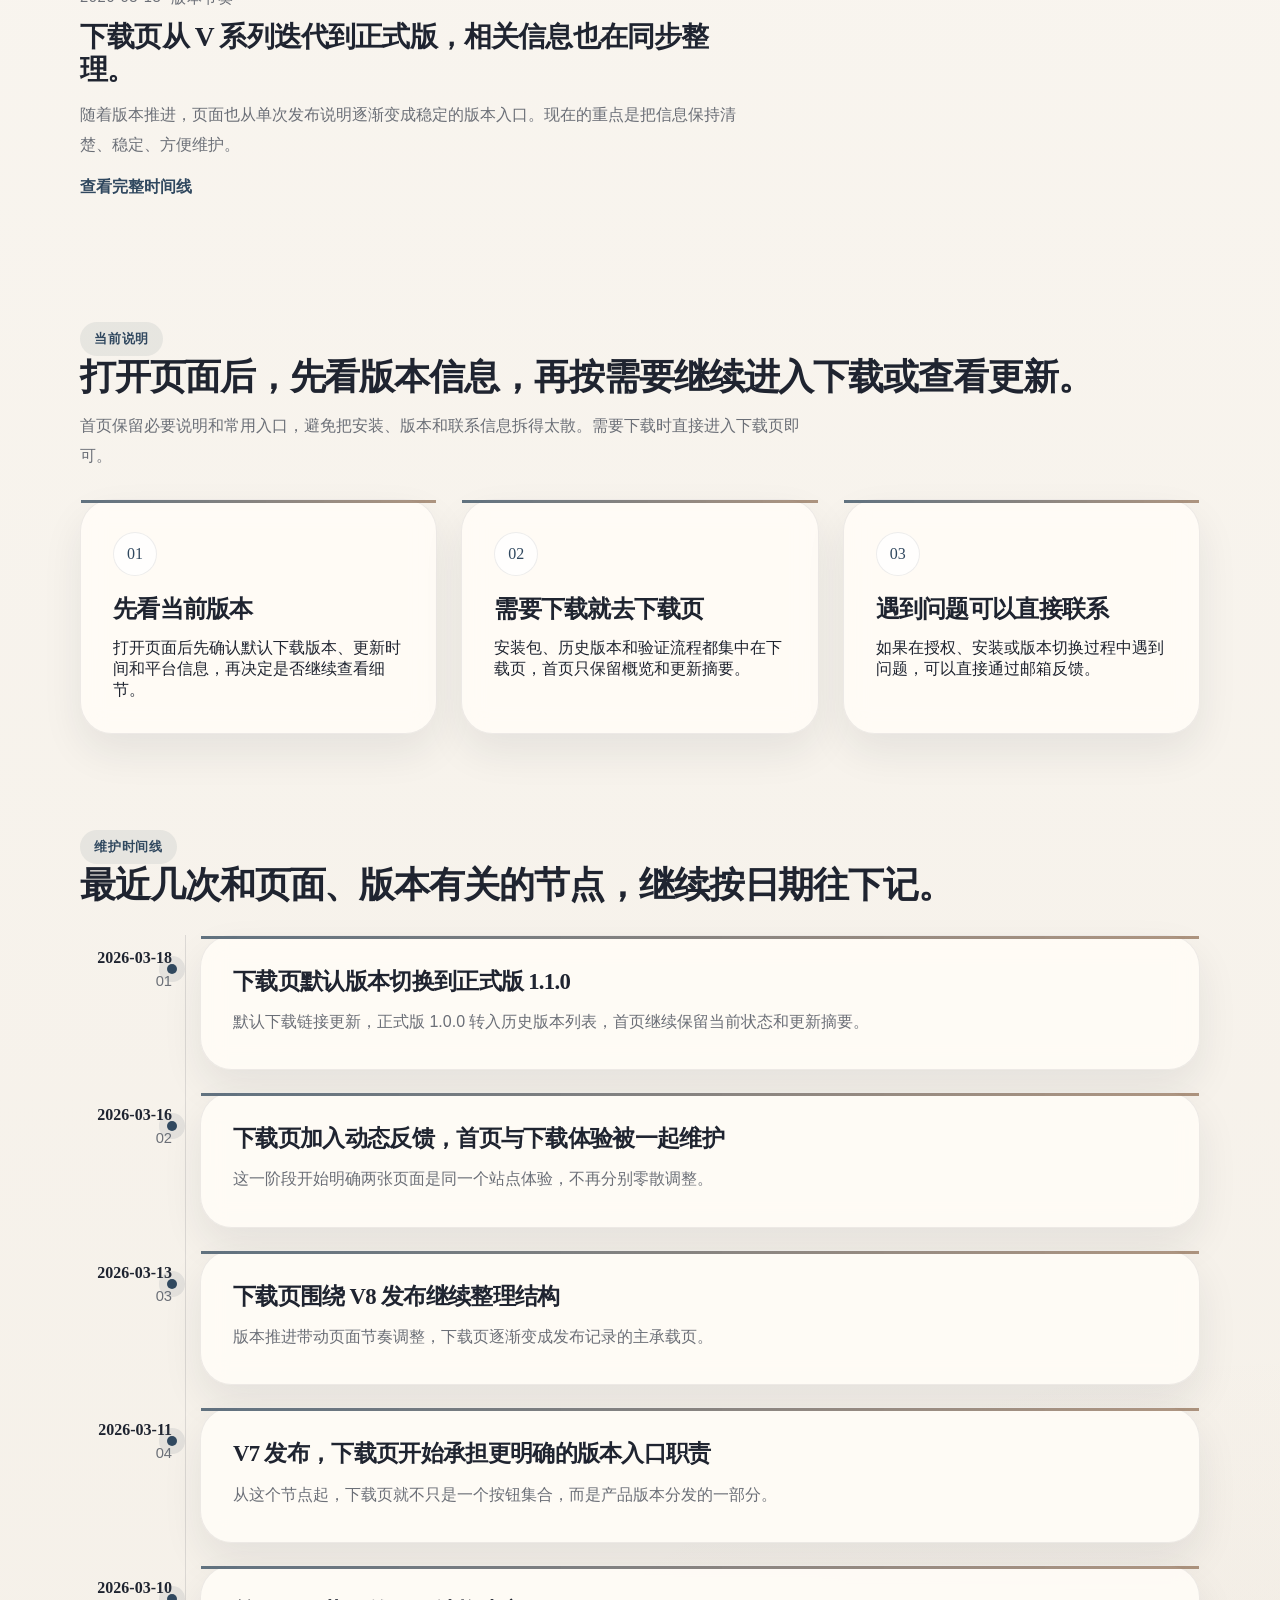
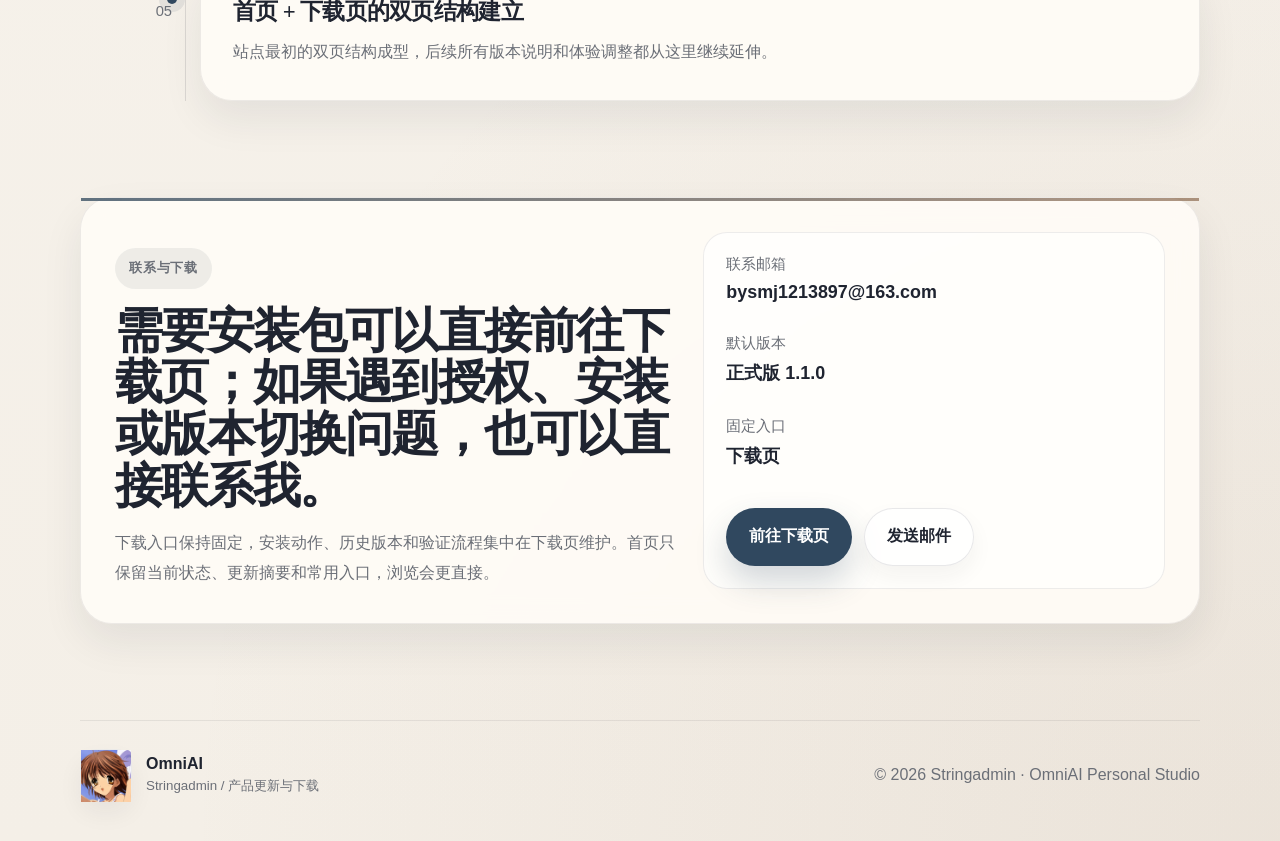
==== commit f8edc7a3: "Tighten homepage copy" ====
--- a/index.html
+++ b/index.html
@@ -26,8 +26,8 @@
             </a>
 
             <nav class="nav-links" aria-label="主导航">
-                <a href="#journal">日志</a>
-                <a href="#approach">方式</a>
+                <a href="#journal">更新</a>
+                <a href="#approach">说明</a>
                 <a href="#timeline">时间线</a>
                 <a href="#contact">联系</a>
             </nav>
@@ -44,8 +44,8 @@
 
         <div class="mobile-panel" id="mobilePanel">
             <nav class="mobile-links" aria-label="移动端导航">
-                <a href="#journal">日志</a>
-                <a href="#approach">方式</a>
+                <a href="#journal">更新</a>
+                <a href="#approach">说明</a>
                 <a href="#timeline">时间线</a>
                 <a href="#contact">联系</a>
                 <a href="download.html">下载页</a>
@@ -65,8 +65,8 @@
                         </p>
 
                         <div class="action-row">
-                            <a class="button button-primary" href="download.html">打开下载页</a>
-                            <a class="button button-muted" href="#journal">查看最近日志</a>
+                            <a class="button button-primary" href="download.html">前往下载</a>
+                            <a class="button button-muted" href="#journal">查看最近更新</a>
                         </div>
 
                         <div class="fact-grid">
@@ -97,14 +97,14 @@
                         </section>
 
                         <section class="paper-card side-card" data-reveal style="--delay:.14s">
-                            <p class="side-label">当前重点</p>
+                            <p class="side-label">当前内容</p>
                             <div class="mini-post">
                                 <span>首页</span>
-                                <strong>先展示当前版本、最近更新和最常用入口。</strong>
+                                <strong>集中展示当前版本、最近更新和常用入口。</strong>
                             </div>
                             <div class="mini-post">
                                 <span>下载页</span>
-                                <strong>继续统一维护安装包、历史版本和验证流程。</strong>
+                                <strong>统一维护安装包、历史版本和验证流程。</strong>
                             </div>
                             <div class="mini-post">
                                 <span>联系</span>
@@ -120,10 +120,10 @@
             <div class="container section-grid">
                 <div class="content-column">
                     <div class="section-heading" data-reveal>
-                        <p class="section-kicker">最近日志</p>
-                        <h2>最近几次和版本、页面有关的更新，都集中记在这里。</h2>
+                        <p class="section-kicker">最近更新</p>
+                        <h2>最近几次和版本、页面有关的更新，都集中放在这里。</h2>
                         <p class="section-copy">
-                            这里主要汇总当前默认版本、页面调整和最近几次可见变更，方便快速了解站点现在的状态。
+                            这里会持续记录默认版本切换、页面调整和最近几次可见更新，方便快速了解当前状态。
                         </p>
                     </div>
 
@@ -149,7 +149,7 @@
                             <p>
                                 首页负责概览，下载页负责下载、归档和验证。分工清楚之后，更新版本和调整页面都会更直接。
                             </p>
-                            <a class="text-link" href="#approach">查看页面结构说明</a>
+                            <a class="text-link" href="#approach">查看当前说明</a>
                         </article>
 
                         <article class="entry-card" data-reveal style="--delay:.14s">
@@ -157,7 +157,7 @@
                                 <span>2026-03-13</span>
                                 <span>版本节奏</span>
                             </div>
-                            <h3>下载页从 V 系列迭代到正式版，页面结构也在同步整理。</h3>
+                            <h3>下载页从 V 系列迭代到正式版，相关信息也在同步整理。</h3>
                             <p>
                                 随着版本推进，页面也从单次发布说明逐渐变成稳定的版本入口。现在的重点是把信息保持清楚、稳定、方便维护。
                             </p>
@@ -168,9 +168,9 @@
 
                 <aside class="aside-column">
                     <section class="paper-card aside-card" data-reveal style="--delay:.05s">
-                        <p class="side-label">页面职责</p>
+                        <p class="side-label">页面信息</p>
                         <ul class="plain-list">
-                            <li>首页：状态说明、日志索引、联系入口。</li>
+                            <li>首页：当前版本、更新摘要、联系入口。</li>
                             <li>下载页：默认安装包、历史版本、密码验证。</li>
                             <li>更新方式：保留日期与版本，方便继续向下追加。</li>
                         </ul>
@@ -184,7 +184,7 @@
                                 <strong>正式版 1.1.0</strong>
                             </div>
                             <div>
-                                <span>固定入口</span>
+                                <span>下载入口</span>
                                 <strong>下载页</strong>
                             </div>
                             <div>
@@ -200,30 +200,30 @@
         <section class="section" id="approach">
             <div class="container">
                 <div class="section-heading" data-reveal>
-                    <p class="section-kicker">页面结构</p>
-                    <h2>这次首页文案改得更直接，先给版本信息，再给后续入口。</h2>
+                    <p class="section-kicker">当前说明</p>
+                    <h2>打开页面后，先看版本信息，再按需要继续进入下载或查看更新。</h2>
                     <p class="section-copy">
-                        页面保留清晰的分块和轻量动画，但表达会更克制。重点是让访问者先看到当前版本、最近更新和下载入口，而不是先读一大段背景说明。
+                        首页保留必要说明和常用入口，避免把安装、版本和联系信息拆得太散。需要下载时直接进入下载页即可。
                     </p>
                 </div>
 
                 <div class="principle-grid">
                     <article class="paper-card principle-card" data-reveal>
                         <span class="principle-index">01</span>
-                        <h3>先展示当前版本</h3>
-                        <p>访问者打开页面后，先看到默认下载版本、更新时间和平台信息，再决定是否继续查看细节。</p>
+                        <h3>先看当前版本</h3>
+                        <p>打开页面后先确认默认下载版本、更新时间和平台信息，再决定是否继续查看细节。</p>
                     </article>
 
                     <article class="paper-card principle-card" data-reveal style="--delay:.07s">
                         <span class="principle-index">02</span>
-                        <h3>把信息和动作分开</h3>
-                        <p>首页负责概览和更新摘要，下载页负责安装包、历史版本和验证流程，阅读路径会更清楚。</p>
+                        <h3>需要下载就去下载页</h3>
+                        <p>安装包、历史版本和验证流程都集中在下载页，首页只保留概览和更新摘要。</p>
                     </article>
 
                     <article class="paper-card principle-card" data-reveal style="--delay:.14s">
                         <span class="principle-index">03</span>
-                        <h3>保留轻量动效</h3>
-                        <p>滚动显现、导航吸附和按钮悬停这些基础动效会保留，但不会影响正文阅读和主要操作。</p>
+                        <h3>遇到问题可以直接联系</h3>
+                        <p>如果在授权、安装或版本切换过程中遇到问题，可以直接通过邮箱反馈。</p>
                     </article>
                 </div>
             </div>
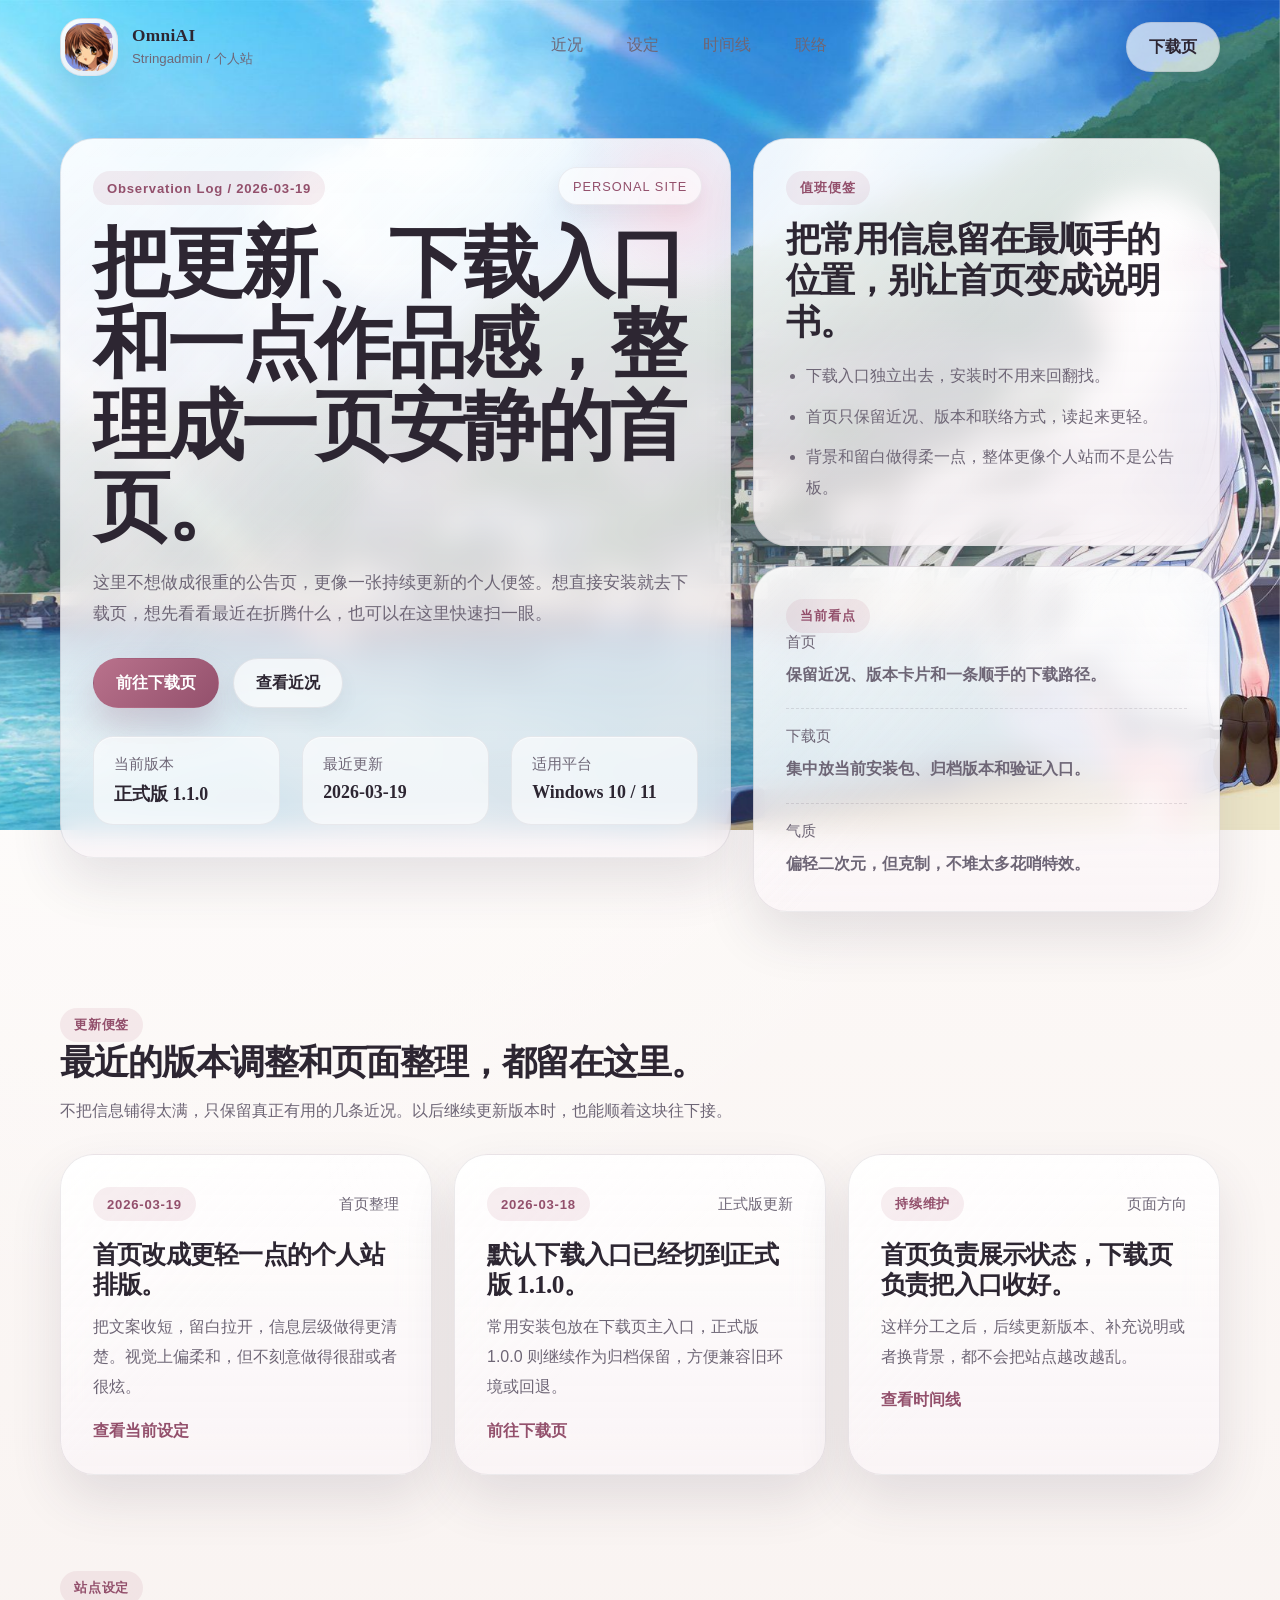
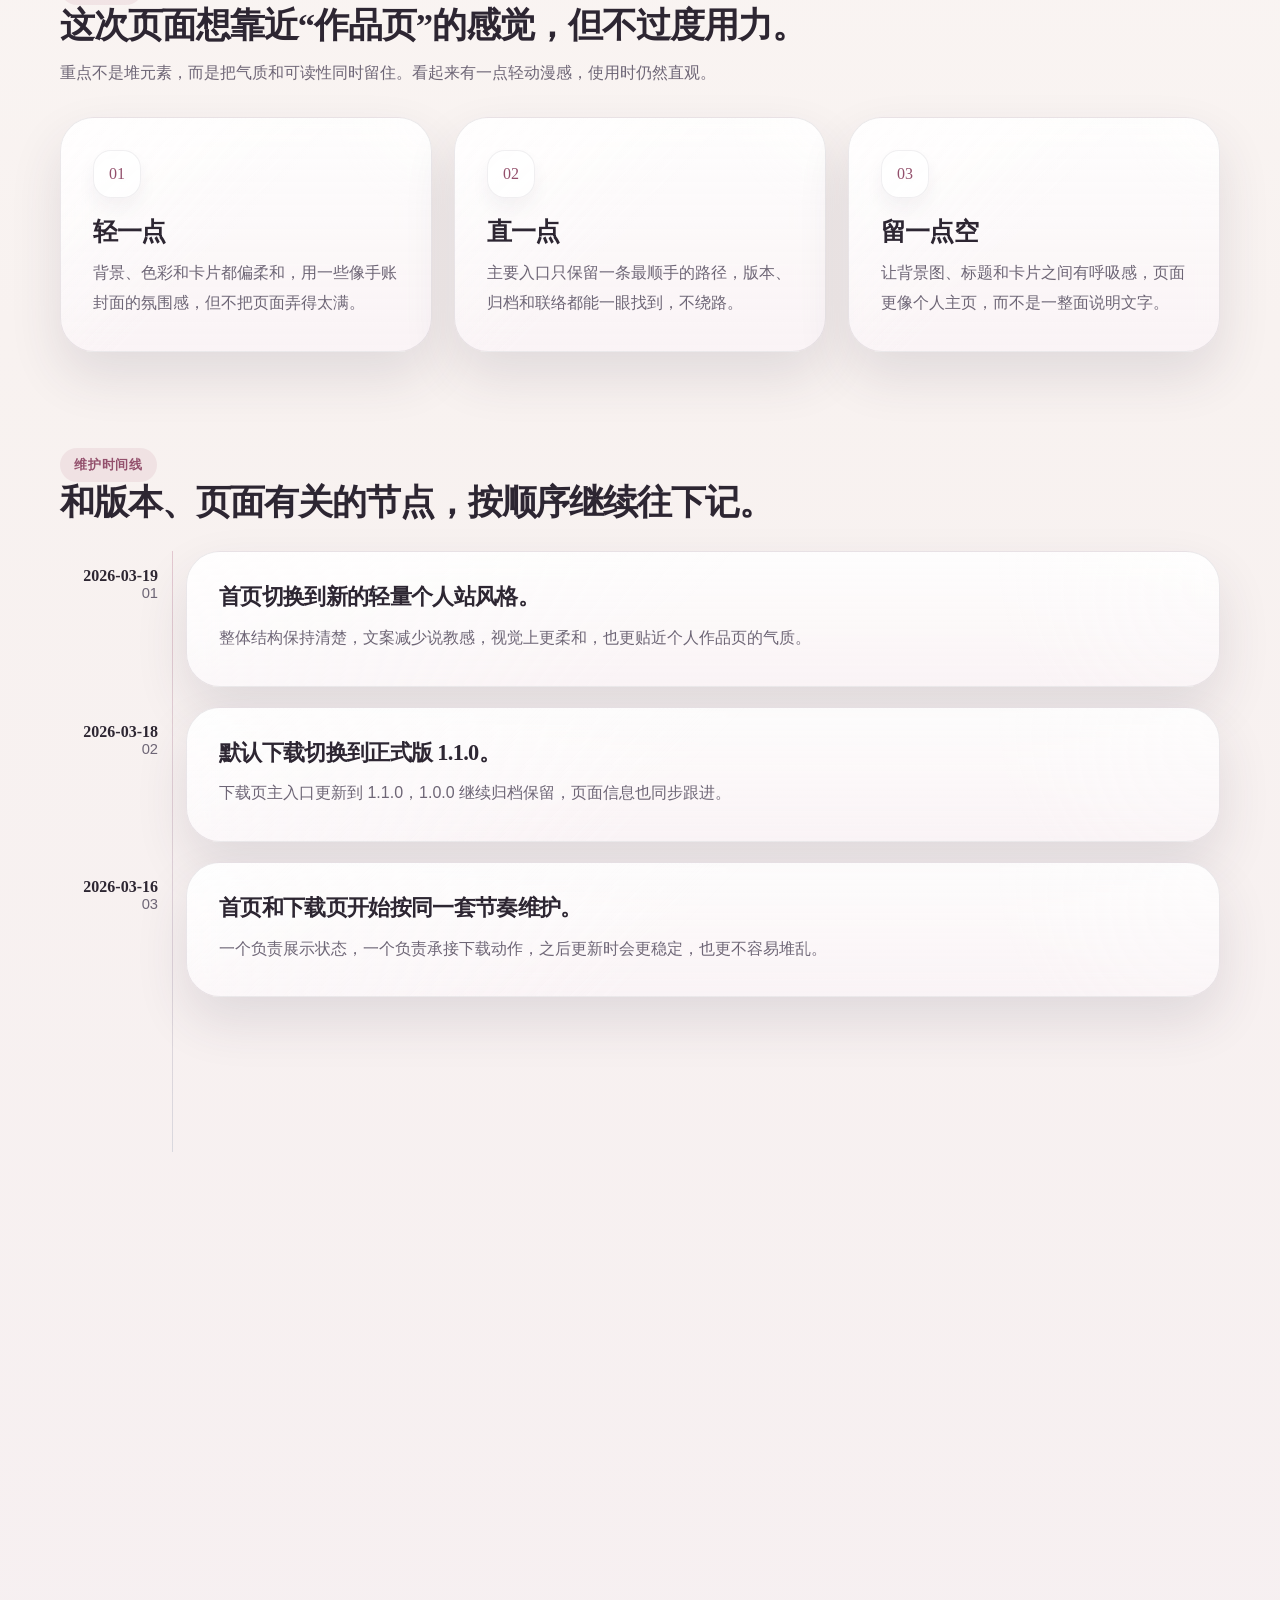
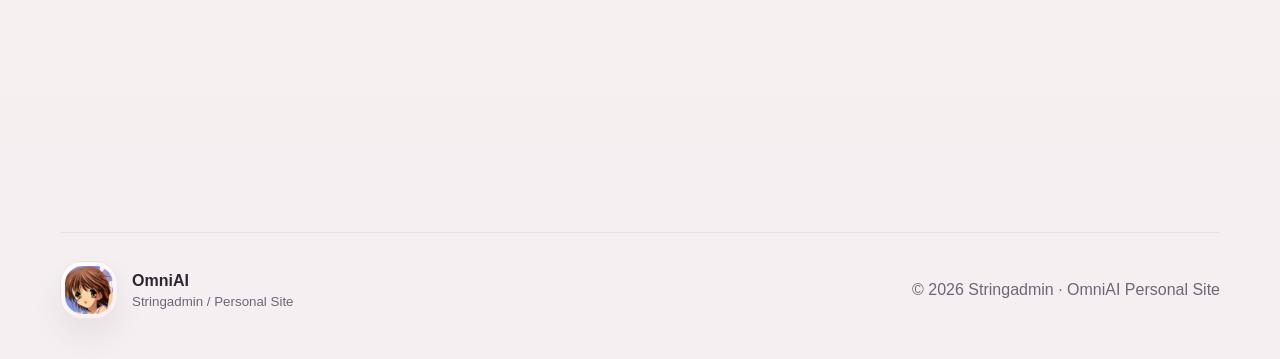
==== commit f559e457: "feat: redesign home and download pages" ====
--- a/index.html
+++ b/index.html
@@ -3,9 +3,9 @@
 <head>
     <meta charset="UTF-8">
     <meta name="viewport" content="width=device-width, initial-scale=1.0">
-    <title>OmniAI | 正式版 1.1.0 更新与下载</title>
-    <meta name="description" content="OmniAI 正式版 1.1.0 首页，提供当前版本、最近更新、版本时间线与下载入口。">
-    <meta name="theme-color" content="#f4efe7">
+    <title>OmniAI | 个人站首页</title>
+    <meta name="description" content="OmniAI 个人站首页，整理当前版本、更新便签、下载入口与联络方式。">
+    <meta name="theme-color" content="#f6efef">
     <script>document.documentElement.classList.replace("no-js", "js");</script>
     <link rel="icon" type="image/png" href="logo.png">
     <link rel="stylesheet" href="styles.css">
@@ -17,19 +17,19 @@
         <div class="topbar-inner">
             <a class="brand" href="index.html" aria-label="OmniAI 首页">
                 <span class="brand-mark">
-                    <img src="logo.png" alt="" width="52" height="52">
+                    <img src="logo.png" alt="" width="58" height="58">
                 </span>
                 <span class="brand-copy">
                     <strong>OmniAI</strong>
-                    <small>Stringadmin / 产品更新与下载</small>
+                    <small>Stringadmin / 个人站</small>
                 </span>
             </a>
 
             <nav class="nav-links" aria-label="主导航">
-                <a href="#journal">更新</a>
-                <a href="#approach">说明</a>
+                <a href="#journal">近况</a>
+                <a href="#studio">设定</a>
                 <a href="#timeline">时间线</a>
-                <a href="#contact">联系</a>
+                <a href="#contact">联络</a>
             </nav>
 
             <div class="topbar-actions">
@@ -44,10 +44,10 @@
 
         <div class="mobile-panel" id="mobilePanel">
             <nav class="mobile-links" aria-label="移动端导航">
-                <a href="#journal">更新</a>
-                <a href="#approach">说明</a>
+                <a href="#journal">近况</a>
+                <a href="#studio">设定</a>
                 <a href="#timeline">时间线</a>
-                <a href="#contact">联系</a>
+                <a href="#contact">联络</a>
                 <a href="download.html">下载页</a>
             </nav>
         </div>
@@ -58,15 +58,16 @@
             <div class="container">
                 <div class="hero-grid">
                     <article class="paper-card hero-card" data-reveal>
-                        <p class="eyebrow">版本更新 / 2026-03-18</p>
-                        <h1>当前默认版本已更新到正式版 1.1.0。</h1>
+                        <p class="eyebrow">Observation Log / 2026-03-19</p>
+                        <span class="hero-mark">Personal Site</span>
+                        <h1>把更新、下载入口和一点作品感，整理成一页安静的首页。</h1>
                         <p class="lead">
-                            这里用于快速查看 OmniAI 的当前版本、最近更新和常用入口。最新安装包、历史版本和验证流程统一放在下载页，信息更集中，也更方便后续持续维护。
+                            这里不想做成很重的公告页，更像一张持续更新的个人便签。想直接安装就去下载页，想先看看最近在折腾什么，也可以在这里快速扫一眼。
                         </p>
 
                         <div class="action-row">
-                            <a class="button button-primary" href="download.html">前往下载</a>
-                            <a class="button button-muted" href="#journal">查看最近更新</a>
+                            <a class="button button-primary" href="download.html">前往下载页</a>
+                            <a class="button button-muted" href="#journal">查看近况</a>
                         </div>
 
                         <div class="fact-grid">
@@ -75,8 +76,8 @@
                                 <strong>正式版 1.1.0</strong>
                             </div>
                             <div class="fact-item">
-                                <span>最新更新</span>
-                                <strong>2026-03-18</strong>
+                                <span>最近更新</span>
+                                <strong>2026-03-19</strong>
                             </div>
                             <div class="fact-item">
                                 <span>适用平台</span>
@@ -87,28 +88,28 @@
 
                     <aside class="side-stack">
                         <section class="paper-card side-card" data-reveal style="--delay:.08s">
-                            <p class="side-label">当前说明</p>
-                            <h2 class="side-title">首页现在主要负责当前版本说明、更新摘要和常用入口。</h2>
+                            <p class="side-label">值班便签</p>
+                            <h2 class="side-title">把常用信息留在最顺手的位置，别让首页变成说明书。</h2>
                             <ul class="plain-list">
-                                <li>默认下载已经切换到正式版 1.1.0。</li>
-                                <li>正式版 1.0.0 已归档到历史版本区域。</li>
-                                <li>下载验证、安装说明和历史版本都集中在下载页。</li>
+                                <li>下载入口独立出去，安装时不用来回翻找。</li>
+                                <li>首页只保留近况、版本和联络方式，读起来更轻。</li>
+                                <li>背景和留白做得柔一点，整体更像个人站而不是公告板。</li>
                             </ul>
                         </section>
 
                         <section class="paper-card side-card" data-reveal style="--delay:.14s">
-                            <p class="side-label">当前内容</p>
+                            <p class="side-label">当前看点</p>
                             <div class="mini-post">
                                 <span>首页</span>
-                                <strong>集中展示当前版本、最近更新和常用入口。</strong>
+                                <strong>保留近况、版本卡片和一条顺手的下载路径。</strong>
                             </div>
                             <div class="mini-post">
                                 <span>下载页</span>
-                                <strong>统一维护安装包、历史版本和验证流程。</strong>
+                                <strong>集中放当前安装包、归档版本和验证入口。</strong>
                             </div>
                             <div class="mini-post">
-                                <span>联系</span>
-                                <strong>继续保留公开邮箱，方便安装或授权问题直接反馈。</strong>
+                                <span>气质</span>
+                                <strong>偏轻二次元，但克制，不堆太多花哨特效。</strong>
                             </div>
                         </section>
                     </aside>
@@ -117,113 +118,76 @@
         </section>
 
         <section class="section" id="journal">
-            <div class="container section-grid">
-                <div class="content-column">
-                    <div class="section-heading" data-reveal>
-                        <p class="section-kicker">最近更新</p>
-                        <h2>最近几次和版本、页面有关的更新，都集中放在这里。</h2>
-                        <p class="section-copy">
-                            这里会持续记录默认版本切换、页面调整和最近几次可见更新，方便快速了解当前状态。
-                        </p>
-                    </div>
-
-                    <div class="entry-list">
-                        <article class="entry-card" data-reveal>
-                            <div class="entry-meta">
-                                <span>2026-03-18</span>
-                                <span>发布状态</span>
-                            </div>
-                            <h3>默认下载已更新到正式版 1.1.0。</h3>
-                            <p>
-                                当前版本切换到 1.1.0，上一版正式版 1.0.0 转入历史归档。首页保留最常用的状态信息，下载页继续负责安装包和验证流程。
-                            </p>
-                            <a class="text-link" href="download.html">查看完整版本说明</a>
-                        </article>
-
-                        <article class="entry-card" data-reveal style="--delay:.08s">
-                            <div class="entry-meta">
-                                <span>2026-03-16</span>
-                                <span>体验调整</span>
-                            </div>
-                            <h3>首页和下载页开始按同一套信息结构一起维护。</h3>
-                            <p>
-                                首页负责概览，下载页负责下载、归档和验证。分工清楚之后，更新版本和调整页面都会更直接。
-                            </p>
-                            <a class="text-link" href="#approach">查看当前说明</a>
-                        </article>
-
-                        <article class="entry-card" data-reveal style="--delay:.14s">
-                            <div class="entry-meta">
-                                <span>2026-03-13</span>
-                                <span>版本节奏</span>
-                            </div>
-                            <h3>下载页从 V 系列迭代到正式版，相关信息也在同步整理。</h3>
-                            <p>
-                                随着版本推进，页面也从单次发布说明逐渐变成稳定的版本入口。现在的重点是把信息保持清楚、稳定、方便维护。
-                            </p>
-                            <a class="text-link" href="#timeline">查看完整时间线</a>
-                        </article>
-                    </div>
-                </div>
-
-                <aside class="aside-column">
-                    <section class="paper-card aside-card" data-reveal style="--delay:.05s">
-                        <p class="side-label">页面信息</p>
-                        <ul class="plain-list">
-                            <li>首页：当前版本、更新摘要、联系入口。</li>
-                            <li>下载页：默认安装包、历史版本、密码验证。</li>
-                            <li>更新方式：保留日期与版本，方便继续向下追加。</li>
-                        </ul>
-                    </section>
-
-                    <section class="paper-card aside-card" data-reveal style="--delay:.11s">
-                        <p class="side-label">快速信息</p>
-                        <div class="stacked-facts">
-                            <div>
-                                <span>默认下载</span>
-                                <strong>正式版 1.1.0</strong>
-                            </div>
-                            <div>
-                                <span>下载入口</span>
-                                <strong>下载页</strong>
-                            </div>
-                            <div>
-                                <span>联系邮箱</span>
-                                <strong>bysmj1213897@163.com</strong>
-                            </div>
-                        </div>
-                    </section>
-                </aside>
-            </div>
-        </section>
-
-        <section class="section" id="approach">
             <div class="container">
                 <div class="section-heading" data-reveal>
-                    <p class="section-kicker">当前说明</p>
-                    <h2>打开页面后，先看版本信息，再按需要继续进入下载或查看更新。</h2>
+                    <p class="section-kicker">更新便签</p>
+                    <h2>最近的版本调整和页面整理，都留在这里。</h2>
                     <p class="section-copy">
-                        首页保留必要说明和常用入口，避免把安装、版本和联系信息拆得太散。需要下载时直接进入下载页即可。
+                        不把信息铺得太满，只保留真正有用的几条近况。以后继续更新版本时，也能顺着这块往下接。
                     </p>
                 </div>
 
-                <div class="principle-grid">
-                    <article class="paper-card principle-card" data-reveal>
-                        <span class="principle-index">01</span>
-                        <h3>先看当前版本</h3>
-                        <p>打开页面后先确认默认下载版本、更新时间和平台信息，再决定是否继续查看细节。</p>
-                    </article>
-
-                    <article class="paper-card principle-card" data-reveal style="--delay:.07s">
-                        <span class="principle-index">02</span>
-                        <h3>需要下载就去下载页</h3>
-                        <p>安装包、历史版本和验证流程都集中在下载页，首页只保留概览和更新摘要。</p>
-                    </article>
-
-                    <article class="paper-card principle-card" data-reveal style="--delay:.14s">
-                        <span class="principle-index">03</span>
-                        <h3>遇到问题可以直接联系</h3>
-                        <p>如果在授权、安装或版本切换过程中遇到问题，可以直接通过邮箱反馈。</p>
+                <div class="journal-grid">
+                    <article class="paper-card journal-card" data-reveal>
+                        <div class="journal-head">
+                            <span class="journal-tag">2026-03-19</span>
+                            <span class="journal-date">首页整理</span>
+                        </div>
+                        <h3>首页改成更轻一点的个人站排版。</h3>
+                        <p>把文案收短，留白拉开，信息层级做得更清楚。视觉上偏柔和，但不刻意做得很甜或者很炫。</p>
+                        <a class="text-link" href="#studio">查看当前设定</a>
+                    </article>
+
+                    <article class="paper-card journal-card" data-reveal style="--delay:.08s">
+                        <div class="journal-head">
+                            <span class="journal-tag">2026-03-18</span>
+                            <span class="journal-date">正式版更新</span>
+                        </div>
+                        <h3>默认下载入口已经切到正式版 1.1.0。</h3>
+                        <p>常用安装包放在下载页主入口，正式版 1.0.0 则继续作为归档保留，方便兼容旧环境或回退。</p>
+                        <a class="text-link" href="download.html">前往下载页</a>
+                    </article>
+
+                    <article class="paper-card journal-card" data-reveal style="--delay:.14s">
+                        <div class="journal-head">
+                            <span class="journal-tag">持续维护</span>
+                            <span class="journal-date">页面方向</span>
+                        </div>
+                        <h3>首页负责展示状态，下载页负责把入口收好。</h3>
+                        <p>这样分工之后，后续更新版本、补充说明或者换背景，都不会把站点越改越乱。</p>
+                        <a class="text-link" href="#timeline">查看时间线</a>
+                    </article>
+                </div>
+            </div>
+        </section>
+
+        <section class="section" id="studio">
+            <div class="container">
+                <div class="section-heading" data-reveal>
+                    <p class="section-kicker">站点设定</p>
+                    <h2>这次页面想靠近“作品页”的感觉，但不过度用力。</h2>
+                    <p class="section-copy">
+                        重点不是堆元素，而是把气质和可读性同时留住。看起来有一点轻动漫感，使用时仍然直观。
+                    </p>
+                </div>
+
+                <div class="setting-grid">
+                    <article class="paper-card setting-card" data-reveal>
+                        <span class="setting-index">01</span>
+                        <h3>轻一点</h3>
+                        <p>背景、色彩和卡片都偏柔和，用一些像手账封面的氛围感，但不把页面弄得太满。</p>
+                    </article>
+
+                    <article class="paper-card setting-card" data-reveal style="--delay:.08s">
+                        <span class="setting-index">02</span>
+                        <h3>直一点</h3>
+                        <p>主要入口只保留一条最顺手的路径，版本、归档和联络都能一眼找到，不绕路。</p>
+                    </article>
+
+                    <article class="paper-card setting-card" data-reveal style="--delay:.14s">
+                        <span class="setting-index">03</span>
+                        <h3>留一点空</h3>
+                        <p>让背景图、标题和卡片之间有呼吸感，页面更像个人主页，而不是一整面说明文字。</p>
                     </article>
                 </div>
             </div>
@@ -233,62 +197,51 @@
             <div class="container">
                 <div class="section-heading" data-reveal>
                     <p class="section-kicker">维护时间线</p>
-                    <h2>最近几次和页面、版本有关的节点，继续按日期往下记。</h2>
+                    <h2>和版本、页面有关的节点，按顺序继续往下记。</h2>
                 </div>
 
                 <div class="timeline-list">
                     <article class="timeline-item" data-reveal>
                         <div class="timeline-date">
-                            <strong>2026-03-18</strong>
+                            <strong>2026-03-19</strong>
                             <span>01</span>
                         </div>
                         <div class="paper-card timeline-card">
-                            <h3>下载页默认版本切换到正式版 1.1.0</h3>
-                            <p>默认下载链接更新，正式版 1.0.0 转入历史版本列表，首页继续保留当前状态和更新摘要。</p>
+                            <h3>首页切换到新的轻量个人站风格。</h3>
+                            <p>整体结构保持清楚，文案减少说教感，视觉上更柔和，也更贴近个人作品页的气质。</p>
                         </div>
                     </article>
 
                     <article class="timeline-item" data-reveal style="--delay:.06s">
                         <div class="timeline-date">
-                            <strong>2026-03-16</strong>
+                            <strong>2026-03-18</strong>
                             <span>02</span>
                         </div>
                         <div class="paper-card timeline-card">
-                            <h3>下载页加入动态反馈，首页与下载体验被一起维护</h3>
-                            <p>这一阶段开始明确两张页面是同一个站点体验，不再分别零散调整。</p>
+                            <h3>默认下载切换到正式版 1.1.0。</h3>
+                            <p>下载页主入口更新到 1.1.0，1.0.0 继续归档保留，页面信息也同步跟进。</p>
                         </div>
                     </article>
 
                     <article class="timeline-item" data-reveal style="--delay:.12s">
                         <div class="timeline-date">
-                            <strong>2026-03-13</strong>
+                            <strong>2026-03-16</strong>
                             <span>03</span>
                         </div>
                         <div class="paper-card timeline-card">
-                            <h3>下载页围绕 V8 发布继续整理结构</h3>
-                            <p>版本推进带动页面节奏调整，下载页逐渐变成发布记录的主承载页。</p>
+                            <h3>首页和下载页开始按同一套节奏维护。</h3>
+                            <p>一个负责展示状态，一个负责承接下载动作，之后更新时会更稳定，也更不容易堆乱。</p>
                         </div>
                     </article>
 
                     <article class="timeline-item" data-reveal style="--delay:.18s">
                         <div class="timeline-date">
-                            <strong>2026-03-11</strong>
+                            <strong>2026-03-13</strong>
                             <span>04</span>
                         </div>
                         <div class="paper-card timeline-card">
-                            <h3>V7 发布，下载页开始承担更明确的版本入口职责</h3>
-                            <p>从这个节点起，下载页就不只是一个按钮集合，而是产品版本分发的一部分。</p>
-                        </div>
-                    </article>
-
-                    <article class="timeline-item" data-reveal style="--delay:.24s">
-                        <div class="timeline-date">
-                            <strong>2026-03-10</strong>
-                            <span>05</span>
-                        </div>
-                        <div class="paper-card timeline-card">
-                            <h3>首页 + 下载页的双页结构建立</h3>
-                            <p>站点最初的双页结构成型，后续所有版本说明和体验调整都从这里继续延伸。</p>
+                            <h3>版本节奏从 V 系列逐步整理到正式版。</h3>
+                            <p>随着版本推进，页面也从单次发布说明变成更稳定的入口页和归档页。</p>
                         </div>
                     </article>
                 </div>
@@ -299,10 +252,10 @@
             <div class="container">
                 <div class="paper-card contact-card" data-reveal>
                     <div class="contact-copy">
-                        <p class="section-kicker">联系与下载</p>
-                        <h2>需要安装包可以直接前往下载页；如果遇到授权、安装或版本切换问题，也可以直接联系我。</h2>
+                        <p class="section-kicker">联络窗</p>
+                        <h2>需要安装包、遇到验证问题，或者想聊聊这个站点，都可以直接联系我。</h2>
                         <p>
-                            下载入口保持固定，安装动作、历史版本和验证流程集中在下载页维护。首页只保留当前状态、更新摘要和常用入口，浏览会更直接。
+                            首页负责把状态说清楚，下载页负责把入口收好。剩下的沟通保持简单，邮件就够了。
                         </p>
                     </div>
 
@@ -312,11 +265,11 @@
                             <strong>bysmj1213897@163.com</strong>
                         </div>
                         <div>
-                            <span>默认版本</span>
+                            <span>当前版本</span>
                             <strong>正式版 1.1.0</strong>
                         </div>
                         <div>
-                            <span>固定入口</span>
+                            <span>常用入口</span>
                             <strong>下载页</strong>
                         </div>
                         <div class="contact-actions">
@@ -333,14 +286,14 @@
         <div class="container footer-inner">
             <div class="footer-brand">
                 <span class="brand-mark">
-                    <img src="logo.png" alt="" width="52" height="52">
+                    <img src="logo.png" alt="" width="58" height="58">
                 </span>
                 <div>
                     <strong>OmniAI</strong>
-                    <small>Stringadmin / 产品更新与下载</small>
-                </div>
-            </div>
-            <p>© 2026 Stringadmin · OmniAI Personal Studio</p>
+                    <small>Stringadmin / Personal Site</small>
+                </div>
+            </div>
+            <p>&copy; 2026 Stringadmin · OmniAI Personal Site</p>
         </div>
     </footer>
 
--- a/styles.css
+++ b/styles.css
@@ -1,20 +1,26 @@
 :root {
-    --bg: #f4efe7;
-    --paper: rgba(255, 252, 247, 0.9);
-    --paper-strong: #fffdf9;
-    --ink: #1f2430;
-    --muted: #6b6f77;
-    --line: rgba(31, 36, 48, 0.12);
-    --line-strong: rgba(31, 36, 48, 0.2);
-    --accent: #586a79;
-    --accent-strong: #30485f;
-    --accent-soft: rgba(88, 106, 121, 0.1);
-    --warm: #8d6b50;
-    --shadow: 0 18px 40px rgba(31, 36, 48, 0.08);
-    --shadow-strong: 0 26px 60px rgba(31, 36, 48, 0.1);
-    --radius: 24px;
-    --radius-large: 32px;
-    --container: 1120px;
+    --bg: #f7f0ee;
+    --bg-soft: #fffaf8;
+    --surface: rgba(255, 250, 248, 0.8);
+    --surface-strong: rgba(255, 255, 255, 0.92);
+    --surface-soft: rgba(250, 244, 247, 0.82);
+    --text: #2d2632;
+    --muted: #6e6676;
+    --line: rgba(73, 59, 81, 0.12);
+    --line-strong: rgba(73, 59, 81, 0.22);
+    --accent: #b9728c;
+    --accent-strong: #93506c;
+    --accent-soft: rgba(185, 114, 140, 0.12);
+    --accent-cool: #73839d;
+    --accent-cool-soft: rgba(115, 131, 157, 0.16);
+    --shadow: 0 24px 52px rgba(60, 46, 71, 0.12);
+    --shadow-soft: 0 16px 30px rgba(60, 46, 71, 0.08);
+    --shadow-strong: 0 30px 70px rgba(60, 46, 71, 0.16);
+    --radius-xl: 34px;
+    --radius-lg: 26px;
+    --radius-md: 20px;
+    --radius-sm: 16px;
+    --container: 1160px;
 }
 
 * {
@@ -27,47 +33,41 @@
 
 body {
     margin: 0;
-    color: var(--ink);
-    font-family: "PingFang SC", "Microsoft YaHei", "Noto Sans CJK SC", sans-serif;
+    color: var(--text);
+    font-family: "PingFang SC", "Hiragino Sans GB", "Microsoft YaHei", "Noto Sans CJK SC", sans-serif;
     background:
-        radial-gradient(circle at top left, rgba(88, 106, 121, 0.11), transparent 24%),
-        radial-gradient(circle at bottom right, rgba(141, 107, 80, 0.09), transparent 26%),
-        linear-gradient(180deg, #fbf8f3 0%, var(--bg) 100%);
+        radial-gradient(circle at 12% 8%, rgba(255, 255, 255, 0.92), transparent 30%),
+        linear-gradient(180deg, #fffdfb 0%, #f8f2f0 54%, #f6eff1 100%);
     overflow-x: hidden;
 }
 
-body::before {
-    content: "";
-    position: fixed;
-    inset: 0;
-    z-index: -1;
-    pointer-events: none;
-    background-image: linear-gradient(rgba(31, 36, 48, 0.028) 1px, transparent 1px);
-    background-size: 100% 34px;
-    mask-image: linear-gradient(180deg, rgba(0, 0, 0, 0.34), transparent 90%);
-}
-
+body::before,
 body::after {
     content: "";
     position: fixed;
     inset: 0;
+    pointer-events: none;
+}
+
+body::before {
+    z-index: -3;
+    opacity: 1;
+    background-repeat: no-repeat;
+    background-position: center top;
+    background-size: max(100vw, 164vh) auto;
+}
+
+body.page-home::before {
+    background-image: url("test1.png");
+}
+
+body.page-download::before {
+    background-image: url("test2.png");
+}
+
+body::after {
     z-index: -2;
-    pointer-events: none;
-    background-repeat: no-repeat, no-repeat;
-    background-position: center, center;
-    background-size: cover, contain;
-}
-
-body.page-home::after {
-    background-image:
-        linear-gradient(180deg, rgba(251, 248, 243, 0.76), rgba(244, 239, 231, 0.92)),
-        url("test1.png");
-}
-
-body.page-download::after {
-    background-image:
-        linear-gradient(180deg, rgba(251, 248, 243, 0.84), rgba(244, 239, 231, 0.94)),
-        url("test2.png");
+    background: none;
 }
 
 body.modal-open {
@@ -86,16 +86,8 @@
 
 button,
 input {
+    color: inherit;
     font: inherit;
-    color: inherit;
-}
-
-code {
-    padding: 0.16em 0.42em;
-    border-radius: 8px;
-    background: rgba(31, 36, 48, 0.06);
-    font-family: "Cascadia Code", "Consolas", monospace;
-    font-size: 0.94em;
 }
 
 p,
@@ -109,14 +101,16 @@
 h2,
 h3,
 .brand strong,
+.fact-item strong,
+.release-metrics strong,
 .archive-version,
-.principle-index,
+.setting-index,
 .timeline-date strong {
-    font-family: "Songti SC", "Noto Serif CJK SC", "Source Han Serif SC", serif;
+    font-family: "Georgia", "Songti SC", "Noto Serif CJK SC", "Source Han Serif SC", serif;
 }
 
 :focus-visible {
-    outline: 3px solid rgba(88, 106, 121, 0.3);
+    outline: 3px solid rgba(185, 114, 140, 0.28);
     outline-offset: 3px;
 }
 
@@ -124,12 +118,12 @@
     position: absolute;
     left: 16px;
     top: 16px;
-    z-index: 100;
+    z-index: 200;
     padding: 12px 16px;
     border-radius: 14px;
-    background: var(--ink);
+    background: var(--text);
     color: #fff;
-    transform: translateY(-160%);
+    transform: translateY(-180%);
     transition: transform 0.2s ease;
 }
 
@@ -145,7 +139,7 @@
 }
 
 .site-shell {
-    padding-top: 104px;
+    padding-top: 126px;
 }
 
 .section {
@@ -153,21 +147,21 @@
 }
 
 .section-first {
-    padding-top: 20px;
+    padding-top: 12px;
 }
 
 .topbar {
     position: fixed;
     inset: 0 0 auto;
-    z-index: 50;
-    transition: background 0.25s ease, border-color 0.25s ease, box-shadow 0.25s ease;
+    z-index: 60;
+    transition: background 0.24s ease, border-color 0.24s ease, box-shadow 0.24s ease, backdrop-filter 0.24s ease;
 }
 
 .topbar.is-scrolled {
-    background: rgba(250, 246, 239, 0.88);
-    backdrop-filter: blur(14px);
-    border-bottom: 1px solid rgba(31, 36, 48, 0.08);
-    box-shadow: 0 10px 28px rgba(31, 36, 48, 0.06);
+    background: rgba(252, 247, 245, 0.76);
+    backdrop-filter: blur(18px);
+    border-bottom: 1px solid rgba(73, 59, 81, 0.08);
+    box-shadow: 0 12px 32px rgba(60, 46, 71, 0.08);
 }
 
 .topbar-inner {
@@ -186,15 +180,33 @@
 }
 
 .brand-mark {
+    position: relative;
     display: grid;
     place-items: center;
-    width: 52px;
-    height: 52px;
-    flex: 0 0 52px;
-    border-radius: 16px;
-    background: rgba(255, 255, 255, 0.72);
-    border: 1px solid rgba(31, 36, 48, 0.08);
-    box-shadow: 0 12px 24px rgba(31, 36, 48, 0.06);
+    width: 58px;
+    height: 58px;
+    flex: 0 0 58px;
+    padding: 4px;
+    overflow: hidden;
+    border-radius: 22px;
+    background: linear-gradient(145deg, rgba(255, 255, 255, 0.94), rgba(246, 237, 242, 0.82));
+    border: 1px solid rgba(73, 59, 81, 0.1);
+    box-shadow: var(--shadow-soft);
+}
+
+.brand-mark::after {
+    content: "";
+    position: absolute;
+    inset: 5px;
+    border-radius: 18px;
+    border: 1px solid rgba(185, 114, 140, 0.14);
+}
+
+.brand-mark img {
+    width: 100%;
+    height: 100%;
+    object-fit: cover;
+    border-radius: 18px;
 }
 
 .brand-copy {
@@ -203,53 +215,41 @@
 }
 
 .brand strong {
-    font-size: 1.05rem;
+    font-size: 1.08rem;
     letter-spacing: 0.02em;
 }
 
 .brand small {
     color: var(--muted);
-    font-size: 0.82rem;
+    font-size: 0.83rem;
 }
 
 .nav-links,
 .mobile-links {
     display: flex;
     align-items: center;
-    gap: 28px;
 }
 
 .nav-links {
     justify-content: center;
+    gap: 12px;
     color: var(--muted);
 }
 
 .nav-links a,
-.mobile-links a,
-.text-link {
+.mobile-links a {
     position: relative;
-}
-
-.nav-links a::after,
-.mobile-links a::after,
-.text-link::after {
-    content: "";
-    position: absolute;
-    left: 0;
-    bottom: -4px;
-    width: 100%;
-    height: 1px;
-    background: currentColor;
-    transform: scaleX(0);
-    transform-origin: left;
-    transition: transform 0.22s ease;
-    opacity: 0.7;
-}
-
-.nav-links a:hover::after,
-.mobile-links a:hover::after,
-.text-link:hover::after {
-    transform: scaleX(1);
+    min-height: 44px;
+    padding: 10px 16px;
+    border-radius: 999px;
+    transition: color 0.2s ease, background 0.2s ease, transform 0.2s ease;
+}
+
+.nav-links a:hover,
+.mobile-links a:hover {
+    color: var(--accent-strong);
+    background: rgba(255, 255, 255, 0.56);
+    transform: translateY(-1px);
 }
 
 .topbar-actions {
@@ -264,8 +264,8 @@
     justify-content: center;
     min-height: 50px;
     padding: 12px 22px;
+    border: 1px solid transparent;
     border-radius: 999px;
-    border: 1px solid transparent;
     font-weight: 600;
     cursor: pointer;
     transition: transform 0.22s ease, box-shadow 0.22s ease, border-color 0.22s ease, background 0.22s ease;
@@ -277,14 +277,18 @@
 
 .button-primary {
     color: #fff;
-    background: var(--accent-strong);
-    box-shadow: 0 16px 32px rgba(48, 72, 95, 0.22);
+    background: linear-gradient(135deg, var(--accent) 0%, var(--accent-strong) 100%);
+    box-shadow: 0 18px 34px rgba(147, 80, 108, 0.24);
+}
+
+.button-primary:hover {
+    box-shadow: 0 22px 38px rgba(147, 80, 108, 0.28);
 }
 
 .button-muted {
-    background: rgba(255, 255, 255, 0.72);
-    border-color: rgba(31, 36, 48, 0.1);
-    box-shadow: 0 10px 22px rgba(31, 36, 48, 0.05);
+    background: rgba(255, 255, 255, 0.68);
+    border-color: rgba(73, 59, 81, 0.1);
+    box-shadow: 0 10px 20px rgba(60, 46, 71, 0.06);
 }
 
 .mobile-toggle {
@@ -293,8 +297,8 @@
     height: 46px;
     padding: 0;
     border-radius: 14px;
-    border: 1px solid rgba(31, 36, 48, 0.12);
-    background: rgba(255, 255, 255, 0.72);
+    border: 1px solid rgba(73, 59, 81, 0.12);
+    background: rgba(255, 255, 255, 0.74);
     cursor: pointer;
 }
 
@@ -304,7 +308,7 @@
     height: 1.5px;
     margin: 5px auto;
     border-radius: 999px;
-    background: var(--ink);
+    background: var(--text);
     transition: transform 0.2s ease, opacity 0.2s ease;
 }
 
@@ -331,33 +335,52 @@
 
 .mobile-links {
     flex-direction: column;
-    align-items: flex-start;
-    gap: 18px;
-    padding: 18px 20px;
-    border-radius: 22px;
-    background: rgba(255, 252, 247, 0.95);
-    border: 1px solid rgba(31, 36, 48, 0.1);
+    align-items: stretch;
+    gap: 10px;
+    padding: 18px;
+    border-radius: 24px;
+    background: rgba(255, 251, 249, 0.92);
+    border: 1px solid rgba(73, 59, 81, 0.1);
     box-shadow: var(--shadow);
+    backdrop-filter: blur(18px);
 }
 
 .paper-card {
-    background: var(--paper);
-    border: 1px solid rgba(31, 36, 48, 0.08);
-    border-radius: var(--radius-large);
+    position: relative;
+    overflow: hidden;
+    background: linear-gradient(180deg, rgba(255, 255, 255, 0.84), rgba(250, 244, 247, 0.76));
+    border: 1px solid rgba(73, 59, 81, 0.1);
+    border-radius: var(--radius-xl);
     box-shadow: var(--shadow);
-    backdrop-filter: blur(12px);
+    backdrop-filter: blur(14px);
+}
+
+.paper-card::before {
+    content: "";
+    position: absolute;
+    inset: 0;
+    background:
+        linear-gradient(135deg, rgba(255, 255, 255, 0.52), transparent 48%),
+        radial-gradient(circle at top right, rgba(255, 255, 255, 0.32), transparent 22%);
+    pointer-events: none;
+}
+
+.paper-card > * {
+    position: relative;
+    z-index: 1;
 }
 
 .hero-grid,
 .section-grid,
-.principle-grid,
 .contact-card,
-.footer-inner,
 .fact-grid,
 .release-metrics,
-.contact-panel {
+.contact-panel,
+.journal-grid,
+.setting-grid,
+.archive-list {
     display: grid;
-    gap: 24px;
+    gap: 22px;
 }
 
 .hero-grid {
@@ -367,50 +390,58 @@
 
 .hero-card,
 .side-card,
+.journal-card,
+.setting-card,
+.release-card,
 .aside-card,
-.release-card,
-.principle-card,
-.timeline-card {
+.timeline-card,
+.archive-row,
+.contact-card {
     padding: 32px;
 }
 
 .hero-card {
-    position: relative;
     overflow: hidden;
 }
 
-.side-card {
-    position: relative;
-}
-
-.hero-card::before,
-.release-card::before,
-.principle-card::before,
-.aside-card::before,
-.side-card::before,
-.timeline-card::before,
-.archive-row::before,
-.contact-card::before {
+.hero-card::after,
+.release-card::after {
     content: "";
     position: absolute;
-    inset: 0 0 auto;
-    height: 3px;
-    background: linear-gradient(90deg, rgba(88, 106, 121, 0.95), rgba(141, 107, 80, 0.7));
-}
-
-.hero-card > *,
-.release-card > *,
-.principle-card > *,
-.timeline-card > *,
-.archive-row > *,
-.contact-card > * {
-    position: relative;
-    z-index: 1;
+    right: -54px;
+    top: -44px;
+    width: 220px;
+    height: 220px;
+    border-radius: 999px;
+    background: radial-gradient(circle, rgba(249, 220, 231, 0.86) 0%, rgba(249, 220, 231, 0.24) 48%, transparent 72%);
+    pointer-events: none;
+    animation: drift 10s ease-in-out infinite;
+}
+
+.hero-mark {
+    position: absolute;
+    top: 28px;
+    right: 28px;
+    display: inline-flex;
+    align-items: center;
+    justify-content: center;
+    min-height: 38px;
+    padding: 8px 14px;
+    border-radius: 999px;
+    background: rgba(255, 255, 255, 0.64);
+    border: 1px solid rgba(73, 59, 81, 0.08);
+    color: var(--accent-strong);
+    font-size: 0.8rem;
+    letter-spacing: 0.08em;
+    text-transform: uppercase;
+    box-shadow: 0 10px 18px rgba(60, 46, 71, 0.06);
 }
 
 .eyebrow,
 .section-kicker,
-.side-label {
+.side-label,
+.journal-tag,
+.release-badge {
     display: inline-flex;
     align-items: center;
     width: max-content;
@@ -426,41 +457,32 @@
 
 .hero-card h1,
 .contact-copy h2 {
-    font-size: clamp(2.6rem, 6vw, 4.8rem);
-    line-height: 1.08;
+    margin-top: 18px;
+    font-size: clamp(2.7rem, 6vw, 4.9rem);
+    line-height: 1.06;
     letter-spacing: -0.04em;
-    margin-top: 18px;
-}
-
-.section-heading h2,
-.release-card h3,
-.archive-copy h3,
-.principle-card h3,
-.timeline-card h3,
-.entry-card h3,
-.side-title {
-    font-size: clamp(1.55rem, 2.8vw, 2.4rem);
-    line-height: 1.2;
-    letter-spacing: -0.03em;
 }
 
 .lead,
 .section-copy,
-.entry-card p,
+.journal-card p,
 .plain-list,
 .ordered-list,
-.mini-post strong,
+.detail-list,
 .timeline-card p,
 .contact-copy p,
 .panel-note,
-.modal-copy {
+.modal-copy,
+.archive-copy p,
+.mini-post strong,
+.setting-card p {
     color: var(--muted);
     line-height: 1.9;
 }
 
 .lead {
     margin-top: 18px;
-    max-width: 56rem;
+    max-width: 52rem;
     font-size: 1.05rem;
 }
 
@@ -482,20 +504,22 @@
 }
 
 .fact-item,
-.release-metrics > div {
+.release-metrics > div,
+.contact-panel > div {
     padding: 18px 20px;
     border-radius: 20px;
-    background: rgba(255, 255, 255, 0.68);
-    border: 1px solid rgba(31, 36, 48, 0.08);
+    background: rgba(255, 255, 255, 0.62);
+    border: 1px solid rgba(73, 59, 81, 0.08);
+    box-shadow: inset 0 1px 0 rgba(255, 255, 255, 0.56);
 }
 
 .fact-item span,
 .release-metrics span,
-.stacked-facts span,
 .contact-panel span,
 .archive-date,
-.entry-meta,
-.timeline-date span {
+.timeline-date span,
+.journal-date,
+.mini-post span {
     display: block;
     color: var(--muted);
     font-size: 0.92rem;
@@ -503,21 +527,33 @@
 
 .fact-item strong,
 .release-metrics strong,
-.stacked-facts strong,
 .contact-panel strong {
     display: block;
     margin-top: 8px;
     font-size: 1.12rem;
 }
 
-.side-stack {
+.side-stack,
+.aside-column,
+.timeline-list {
     display: grid;
     gap: 20px;
 }
 
+.side-title,
+.section-heading h2,
+.release-head h3,
+.archive-copy h3,
+.setting-card h3,
+.timeline-card h3,
+.journal-card h3 {
+    font-size: clamp(1.55rem, 2.7vw, 2.35rem);
+    line-height: 1.2;
+    letter-spacing: -0.03em;
+}
+
 .side-title {
     margin-top: 14px;
-    font-size: 1.6rem;
 }
 
 .plain-list,
@@ -536,18 +572,15 @@
 .mini-post + .mini-post {
     margin-top: 18px;
     padding-top: 18px;
-    border-top: 1px dashed rgba(31, 36, 48, 0.12);
+    border-top: 1px dashed rgba(73, 59, 81, 0.14);
 }
 
 .mini-post span {
-    display: block;
-    color: var(--muted);
-    font-size: 0.88rem;
     margin-bottom: 8px;
 }
 
 .section-grid {
-    grid-template-columns: minmax(0, 1.2fr) minmax(270px, 0.8fr);
+    grid-template-columns: minmax(0, 1.14fr) minmax(280px, 0.86fr);
     align-items: start;
 }
 
@@ -560,122 +593,87 @@
     max-width: 46rem;
 }
 
-.entry-list {
-    display: grid;
-    gap: 18px;
-}
-
-.entry-card {
-    padding: 26px 0 28px;
-    border-top: 1px solid rgba(31, 36, 48, 0.1);
-    transition: transform 0.2s ease;
-}
-
-.entry-card:first-child {
-    padding-top: 0;
-    border-top: none;
-}
-
-.entry-card:hover {
-    transform: translateX(4px);
-}
-
-.entry-meta {
+.journal-grid,
+.setting-grid {
+    grid-template-columns: repeat(3, minmax(0, 1fr));
+}
+
+.journal-card,
+.setting-card {
+    min-height: 100%;
+}
+
+.journal-head {
     display: flex;
-    flex-wrap: wrap;
-    gap: 10px;
-    text-transform: uppercase;
-    letter-spacing: 0.04em;
-}
-
-.entry-card h3 {
-    margin: 12px 0 14px;
-    font-size: 1.72rem;
+    justify-content: space-between;
+    gap: 14px;
+    align-items: center;
+}
+
+.journal-card h3,
+.setting-card h3 {
+    margin-top: 18px;
+    font-size: 1.58rem;
+}
+
+.journal-card p,
+.setting-card p {
+    margin-top: 12px;
 }
 
 .text-link {
-    display: inline-block;
-    margin-top: 16px;
+    display: inline-flex;
+    align-items: center;
+    margin-top: 18px;
     color: var(--accent-strong);
     font-weight: 600;
-}
-
-.aside-column {
-    display: grid;
-    gap: 20px;
-}
-
-.aside-card {
-    position: relative;
-}
-
-.stacked-facts {
-    display: grid;
-    gap: 16px;
-    margin-top: 18px;
-}
-
-.principle-grid {
-    grid-template-columns: repeat(3, minmax(0, 1fr));
-}
-
-.principle-card {
-    position: relative;
-}
-
-.principle-index {
+    transition: transform 0.2s ease, opacity 0.2s ease;
+}
+
+.text-link:hover {
+    transform: translateX(3px);
+    opacity: 0.88;
+}
+
+.setting-index {
     display: inline-flex;
     align-items: center;
     justify-content: center;
-    width: 44px;
-    height: 44px;
-    border-radius: 999px;
-    background: rgba(255, 255, 255, 0.72);
-    border: 1px solid rgba(31, 36, 48, 0.08);
+    width: 48px;
+    height: 48px;
+    border-radius: 18px;
+    background: rgba(255, 255, 255, 0.7);
+    border: 1px solid rgba(73, 59, 81, 0.08);
     color: var(--accent-strong);
     font-size: 1rem;
-}
-
-.principle-card h3 {
-    margin: 18px 0 14px;
-    font-size: 1.52rem;
+    box-shadow: 0 10px 18px rgba(60, 46, 71, 0.05);
 }
 
 .timeline-list {
     position: relative;
-    display: grid;
-    gap: 22px;
 }
 
 .timeline-list::before {
     content: "";
     position: absolute;
-    left: 105px;
+    left: 112px;
     top: 0;
     bottom: 0;
     width: 1px;
-    background: rgba(31, 36, 48, 0.12);
+    background: linear-gradient(180deg, rgba(185, 114, 140, 0.32), rgba(115, 131, 157, 0.22));
 }
 
 .timeline-item {
     position: relative;
     display: grid;
-    grid-template-columns: 92px minmax(0, 1fr);
+    grid-template-columns: 98px minmax(0, 1fr);
     gap: 28px;
     align-items: start;
 }
 
 .timeline-date {
-    padding-top: 14px;
+    padding-top: 16px;
     text-align: right;
-}
-
-.timeline-date strong {
-    font-size: 1rem;
-}
-
-.timeline-date span {
-    margin-top: 6px;
 }
 
 .timeline-card {
@@ -686,28 +684,92 @@
     content: "";
     position: absolute;
     left: -34px;
-    top: 28px;
-    width: 10px;
-    height: 10px;
+    top: 30px;
+    width: 12px;
+    height: 12px;
     border-radius: 999px;
-    background: var(--accent-strong);
-    box-shadow: 0 0 0 8px rgba(88, 106, 121, 0.12);
+    background: linear-gradient(135deg, var(--accent), var(--accent-cool));
+    box-shadow: 0 0 0 8px rgba(185, 114, 140, 0.12);
 }
 
 .timeline-card h3 {
-    font-size: 1.42rem;
+    font-size: 1.4rem;
     margin-bottom: 12px;
 }
 
+.release-head {
+    display: flex;
+    justify-content: space-between;
+    gap: 18px;
+    align-items: center;
+}
+
+.release-head h3 {
+    margin-top: 12px;
+    font-size: 2rem;
+}
+
+.release-badge {
+    background: var(--accent-cool-soft);
+    color: #51627c;
+}
+
+.detail-list,
+.panel-note {
+    margin-top: 22px;
+}
+
+.archive-list {
+    gap: 16px;
+}
+
+.archive-row {
+    display: grid;
+    grid-template-columns: 170px minmax(0, 1fr) auto;
+    align-items: center;
+    gap: 22px;
+    transition: transform 0.22s ease, box-shadow 0.22s ease, border-color 0.22s ease;
+}
+
+.archive-row:hover,
+.journal-card:hover,
+.setting-card:hover,
+.side-card:hover,
+.aside-card:hover,
+.release-card:hover {
+    transform: translateY(-3px);
+    box-shadow: var(--shadow-strong);
+}
+
+.archive-current {
+    background: linear-gradient(180deg, rgba(255, 255, 255, 0.88), rgba(251, 241, 246, 0.82));
+}
+
+.archive-meta {
+    display: grid;
+    gap: 6px;
+}
+
+.archive-version {
+    font-size: 1.62rem;
+}
+
+.archive-copy h3 {
+    font-size: 1.32rem;
+    margin-bottom: 8px;
+}
+
+.archive-action {
+    min-width: 112px;
+}
+
 .contact-card {
-    position: relative;
-    grid-template-columns: minmax(0, 1.1fr) minmax(280px, 0.9fr);
+    grid-template-columns: minmax(0, 1.08fr) minmax(280px, 0.92fr);
     align-items: start;
-    padding: 34px;
 }
 
 .contact-copy h2 {
-    font-size: clamp(2rem, 4vw, 3rem);
+    font-size: clamp(2rem, 4vw, 3.2rem);
     margin-top: 16px;
 }
 
@@ -718,17 +780,13 @@
 
 .contact-panel {
     align-self: stretch;
-    padding: 22px;
-    border-radius: 24px;
-    background: rgba(255, 255, 255, 0.68);
-    border: 1px solid rgba(31, 36, 48, 0.08);
 }
 
 .contact-actions {
     display: flex;
     flex-wrap: wrap;
     gap: 12px;
-    margin-top: 8px;
+    margin-top: 4px;
 }
 
 .site-footer {
@@ -736,12 +794,14 @@
 }
 
 .footer-inner {
+    display: grid;
     grid-template-columns: auto auto;
+    align-items: center;
     justify-content: space-between;
-    align-items: center;
+    gap: 20px;
     padding-top: 28px;
-    border-top: 1px solid rgba(31, 36, 48, 0.08);
     color: var(--muted);
+    border-top: 1px solid rgba(73, 59, 81, 0.08);
 }
 
 .footer-brand {
@@ -752,95 +812,12 @@
 
 .footer-brand strong {
     display: block;
-    color: var(--ink);
+    color: var(--text);
 }
 
 .footer-brand small {
     display: block;
     margin-top: 4px;
-}
-
-.release-card {
-    position: relative;
-}
-
-.release-head {
-    display: flex;
-    justify-content: space-between;
-    gap: 18px;
-    align-items: center;
-}
-
-.release-head h3 {
-    margin-top: 12px;
-    font-size: 2rem;
-}
-
-.release-badge {
-    display: inline-flex;
-    align-items: center;
-    width: max-content;
-    min-height: 38px;
-    padding: 8px 14px;
-    border-radius: 999px;
-    background: rgba(88, 106, 121, 0.1);
-    color: var(--accent-strong);
-    font-weight: 700;
-}
-
-.detail-list {
-    margin-top: 22px;
-}
-
-.panel-note {
-    margin-top: 18px;
-}
-
-.archive-list {
-    display: grid;
-    gap: 16px;
-}
-
-.archive-row {
-    position: relative;
-    display: grid;
-    grid-template-columns: 170px minmax(0, 1fr) auto;
-    align-items: center;
-    gap: 22px;
-    padding: 26px 28px;
-    transition: transform 0.2s ease, box-shadow 0.2s ease;
-}
-
-.archive-row:hover {
-    transform: translateY(-3px);
-    box-shadow: var(--shadow-strong);
-}
-
-.archive-current {
-    background: linear-gradient(180deg, rgba(255, 252, 247, 0.96), rgba(248, 243, 235, 0.95));
-}
-
-.archive-meta {
-    display: grid;
-    gap: 6px;
-}
-
-.archive-version {
-    font-size: 1.6rem;
-}
-
-.archive-copy h3 {
-    font-size: 1.3rem;
-    margin-bottom: 8px;
-}
-
-.archive-copy p {
-    color: var(--muted);
-    line-height: 1.75;
-}
-
-.archive-action {
-    min-width: 112px;
 }
 
 .modal {
@@ -850,8 +827,8 @@
     display: none;
     place-items: center;
     padding: 20px;
-    background: rgba(31, 36, 48, 0.44);
-    backdrop-filter: blur(8px);
+    background: rgba(38, 30, 45, 0.44);
+    backdrop-filter: blur(10px);
 }
 
 .modal.is-open {
@@ -860,10 +837,10 @@
 
 .modal-dialog {
     width: min(100%, 460px);
-    border-radius: 28px;
-    background: #fffdf9;
-    border: 1px solid rgba(31, 36, 48, 0.08);
-    box-shadow: 0 28px 70px rgba(31, 36, 48, 0.22);
+    border-radius: 30px;
+    background: rgba(255, 252, 250, 0.96);
+    border: 1px solid rgba(73, 59, 81, 0.08);
+    box-shadow: 0 28px 72px rgba(40, 32, 48, 0.24);
     transform: translateY(18px);
     opacity: 0;
     transition: transform 0.22s ease, opacity 0.22s ease;
@@ -881,24 +858,25 @@
 
 .modal-head {
     display: flex;
-    align-items: flex-start;
     justify-content: space-between;
     gap: 18px;
-    border-bottom: 1px solid rgba(31, 36, 48, 0.08);
+    align-items: flex-start;
+    border-bottom: 1px solid rgba(73, 59, 81, 0.08);
 }
 
 .modal-head h2 {
     margin-top: 12px;
     font-size: 1.75rem;
+    line-height: 1.22;
 }
 
 .modal-close {
-    width: 40px;
-    height: 40px;
+    width: 42px;
+    height: 42px;
     padding: 0;
-    border: 1px solid rgba(31, 36, 48, 0.1);
-    border-radius: 12px;
-    background: rgba(255, 255, 255, 0.72);
+    border-radius: 14px;
+    border: 1px solid rgba(73, 59, 81, 0.12);
+    background: rgba(255, 255, 255, 0.8);
     cursor: pointer;
 }
 
@@ -911,17 +889,18 @@
 
 .field {
     width: 100%;
-    min-height: 52px;
+    min-height: 54px;
     padding: 12px 16px;
     border-radius: 18px;
-    border: 1px solid rgba(31, 36, 48, 0.14);
-    background: #fff;
+    border: 1px solid rgba(73, 59, 81, 0.14);
+    background: rgba(255, 255, 255, 0.92);
+    box-shadow: inset 0 1px 0 rgba(255, 255, 255, 0.6);
 }
 
 .field-error {
     display: none;
     margin-top: 12px;
-    color: #b33d2c;
+    color: #b3474f;
 }
 
 .field-error.is-visible {
@@ -937,8 +916,8 @@
 
 .js [data-reveal] {
     opacity: 0;
-    transform: translateY(22px);
-    transition: opacity 0.75s ease, transform 0.75s cubic-bezier(0.22, 1, 0.36, 1);
+    transform: translateY(20px);
+    transition: opacity 0.72s ease, transform 0.72s cubic-bezier(0.22, 1, 0.36, 1);
     transition-delay: var(--delay, 0s);
 }
 
@@ -947,11 +926,23 @@
     transform: none;
 }
 
-@media (max-width: 1024px) {
+@keyframes drift {
+    0%,
+    100% {
+        transform: translate3d(0, 0, 0);
+    }
+
+    50% {
+        transform: translate3d(-12px, 10px, 0);
+    }
+}
+
+@media (max-width: 1080px) {
     .hero-grid,
     .section-grid,
     .contact-card,
-    .principle-grid {
+    .journal-grid,
+    .setting-grid {
         grid-template-columns: 1fr;
     }
 
@@ -961,23 +952,23 @@
     }
 
     .timeline-list::before {
-        left: 18px;
+        left: 20px;
     }
 
     .timeline-item {
         grid-template-columns: 1fr;
         gap: 12px;
-        padding-left: 40px;
+        padding-left: 44px;
     }
 
     .timeline-date {
+        padding-top: 0;
         text-align: left;
-        padding-top: 0;
     }
 
     .timeline-card::after {
-        left: -27px;
-        top: 30px;
+        left: -30px;
+        top: 32px;
     }
 }
 
@@ -992,23 +983,27 @@
     }
 
     .site-shell {
-        padding-top: 96px;
+        padding-top: 108px;
     }
 
     .hero-card h1,
     .contact-copy h2 {
-        font-size: clamp(2.1rem, 10vw, 3.6rem);
-    }
-
-    .entry-card h3,
+        font-size: clamp(2.2rem, 10vw, 3.8rem);
+    }
+
+    .side-title,
     .section-heading h2,
-    .release-head h3,
-    .side-title {
-        font-size: 1.8rem;
+    .release-head h3 {
+        font-size: 1.9rem;
     }
 }
 
 @media (max-width: 720px) {
+    body::before {
+        background-size: max(112vw, 108vh) auto;
+        background-position: center 28px;
+    }
+
     .container,
     .topbar-inner,
     .mobile-panel {
@@ -1021,12 +1016,19 @@
 
     .hero-card,
     .side-card,
+    .journal-card,
+    .setting-card,
+    .release-card,
     .aside-card,
-    .release-card,
-    .principle-card,
     .timeline-card,
+    .archive-row,
     .contact-card {
         padding: 24px;
+    }
+
+    .hero-mark {
+        position: static;
+        margin-top: 18px;
     }
 
     .fact-grid,
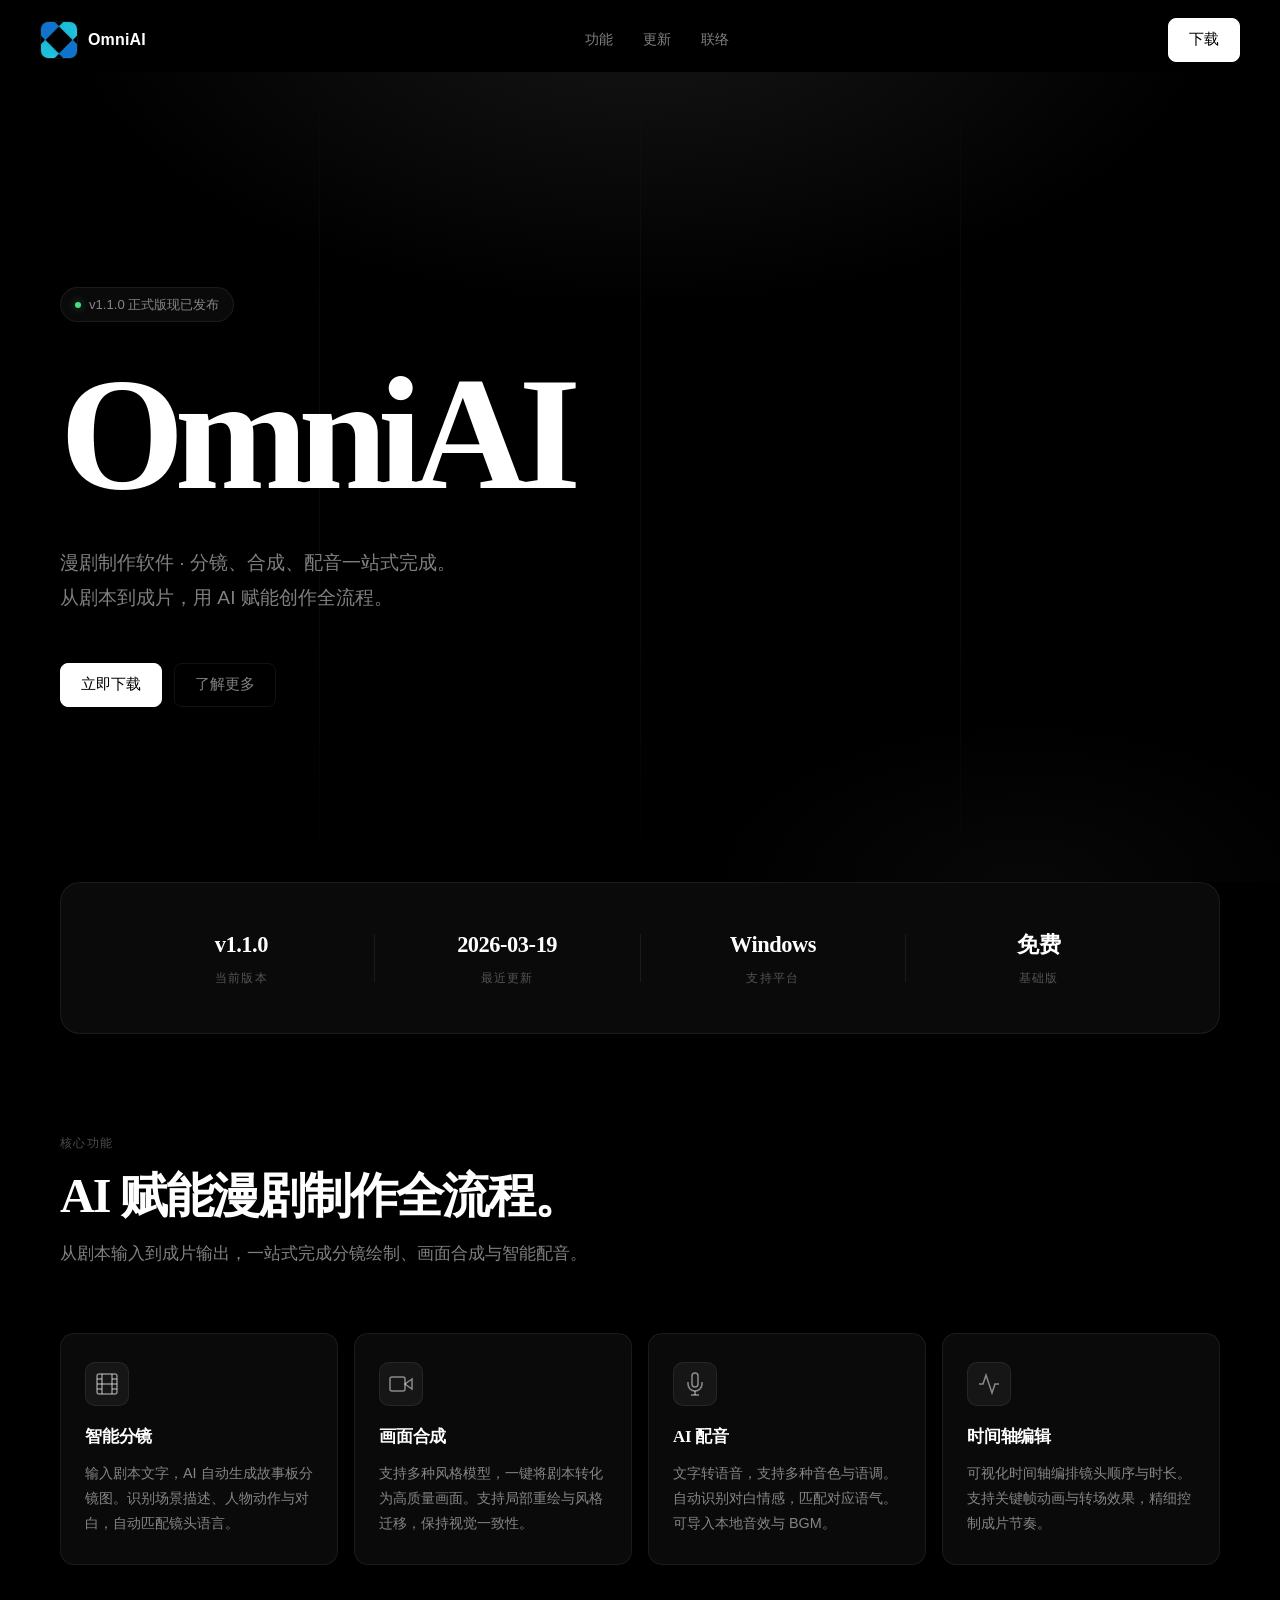
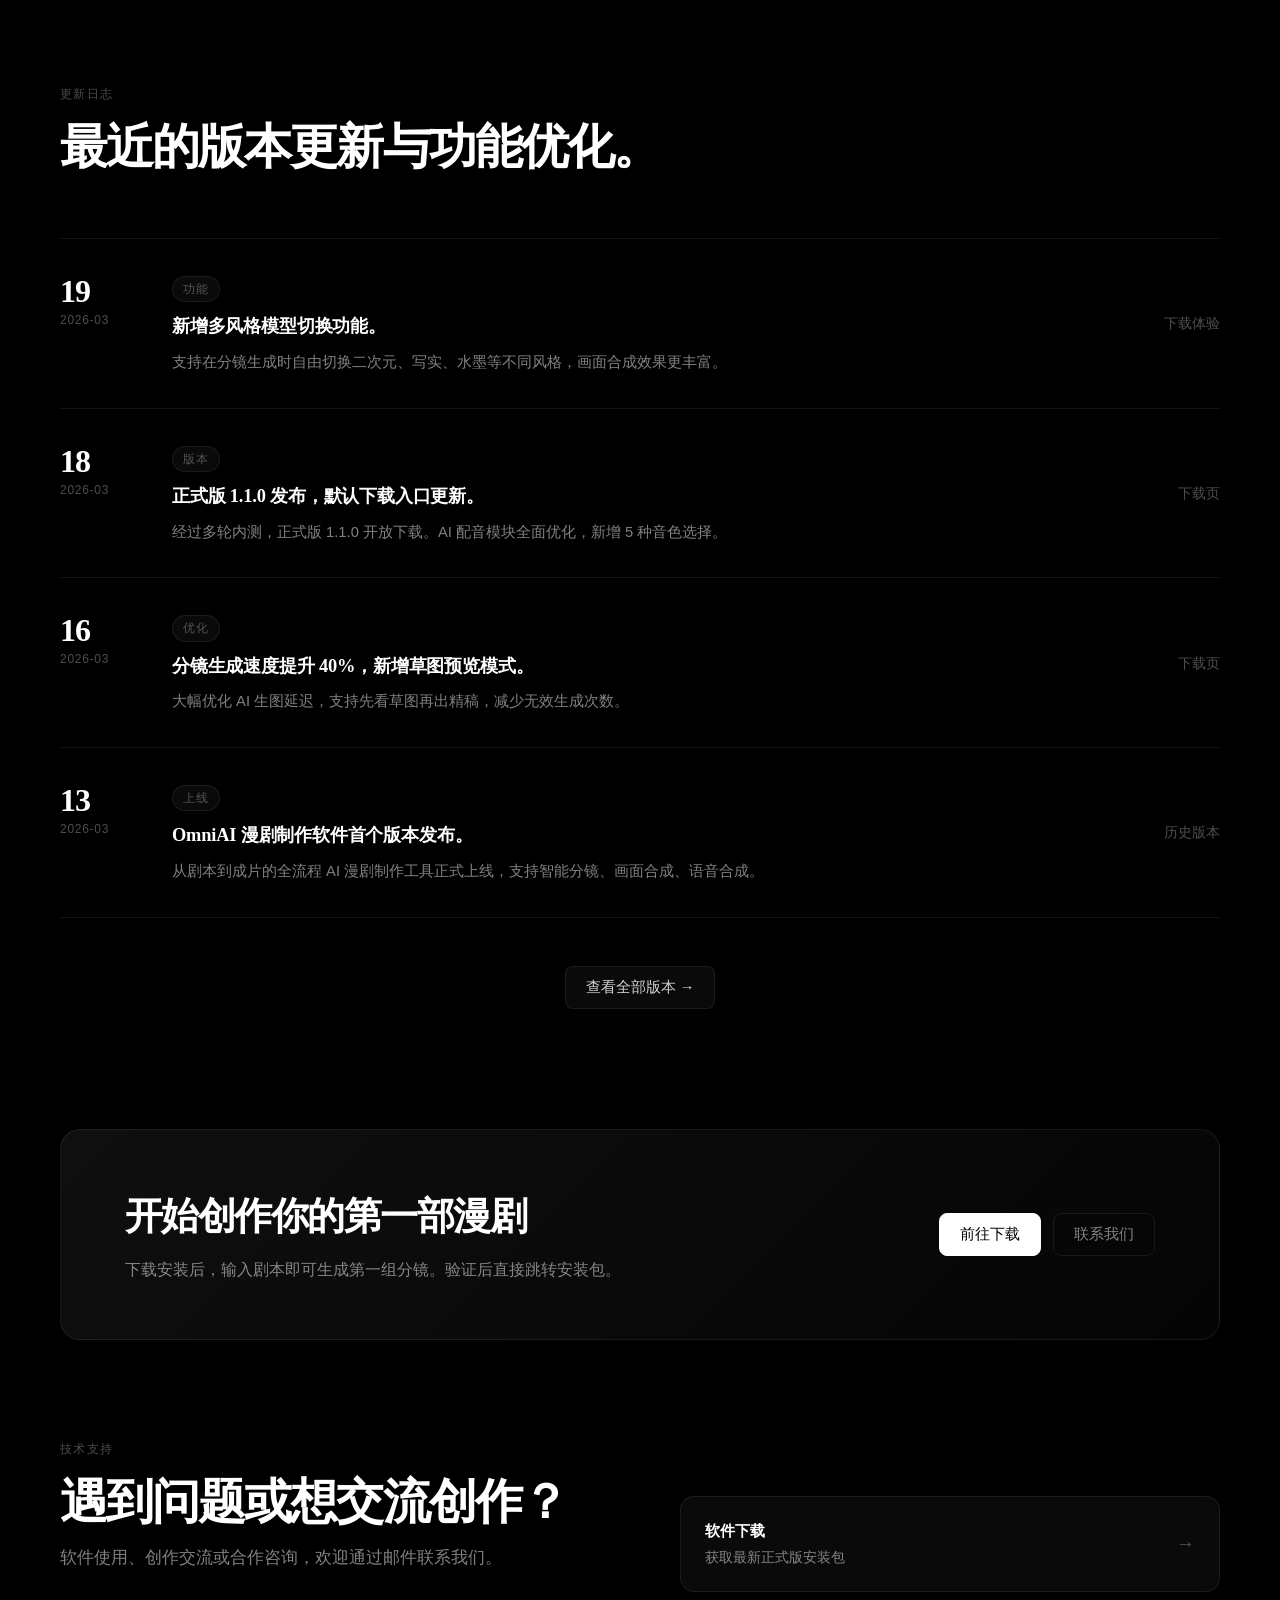
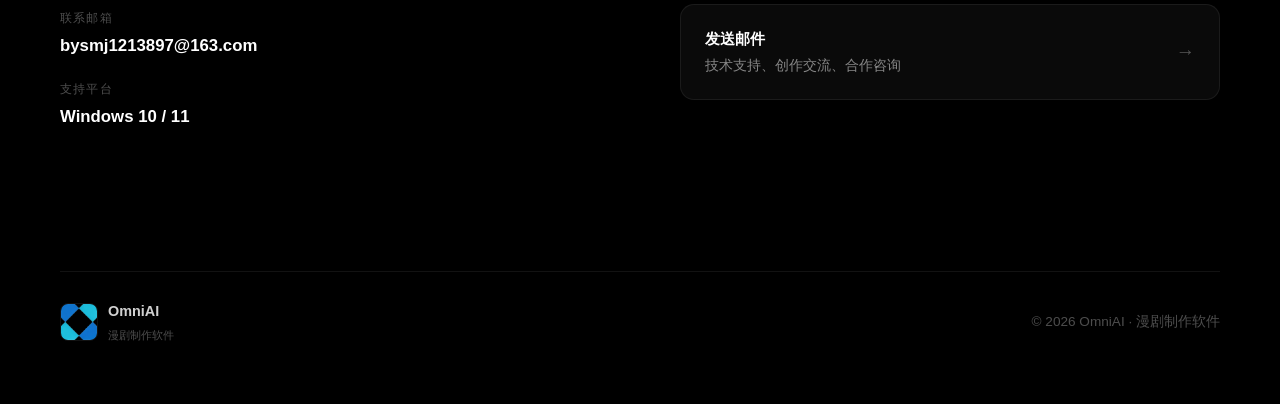
==== commit 78079f79: "feat: redesign UI and cleanup assets Co-Authored-By: Claude Opus 4.6 <noreply@anthropic.com>" ====
--- a/index.html
+++ b/index.html
@@ -3,9 +3,9 @@
 <head>
     <meta charset="UTF-8">
     <meta name="viewport" content="width=device-width, initial-scale=1.0">
-    <title>OmniAI | 个人站首页</title>
-    <meta name="description" content="OmniAI 个人站首页，整理当前版本、更新便签、下载入口与联络方式。">
-    <meta name="theme-color" content="#f6efef">
+    <title>OmniAI | 漫剧制作软件</title>
+    <meta name="description" content="OmniAI 漫剧制作软件官网，提供下载、更新日志与技术支持。">
+    <meta name="theme-color" content="#000000">
     <script>document.documentElement.classList.replace("no-js", "js");</script>
     <link rel="icon" type="image/png" href="logo.png">
     <link rel="stylesheet" href="styles.css">
@@ -17,23 +17,21 @@
         <div class="topbar-inner">
             <a class="brand" href="index.html" aria-label="OmniAI 首页">
                 <span class="brand-mark">
-                    <img src="logo.png" alt="" width="58" height="58">
+                    <img src="logo.png" alt="" width="38" height="38">
                 </span>
-                <span class="brand-copy">
+                <span>
                     <strong>OmniAI</strong>
-                    <small>Stringadmin / 个人站</small>
                 </span>
             </a>
 
             <nav class="nav-links" aria-label="主导航">
-                <a href="#journal">近况</a>
-                <a href="#studio">设定</a>
-                <a href="#timeline">时间线</a>
+                <a href="#features">功能</a>
+                <a href="#changelog">更新</a>
                 <a href="#contact">联络</a>
             </nav>
 
             <div class="topbar-actions">
-                <a class="button button-muted desktop-only" href="download.html">下载页</a>
+                <a class="button button-primary desktop-only" href="download.html">下载</a>
                 <button class="mobile-toggle" id="mobileToggle" type="button" aria-expanded="false" aria-controls="mobilePanel" aria-label="打开菜单">
                     <span></span>
                     <span></span>
@@ -44,256 +42,253 @@
 
         <div class="mobile-panel" id="mobilePanel">
             <nav class="mobile-links" aria-label="移动端导航">
-                <a href="#journal">近况</a>
-                <a href="#studio">设定</a>
-                <a href="#timeline">时间线</a>
+                <a href="#features">功能</a>
+                <a href="#changelog">更新</a>
                 <a href="#contact">联络</a>
-                <a href="download.html">下载页</a>
+                <a href="download.html">下载</a>
             </nav>
         </div>
     </header>
 
     <main id="content" class="site-shell">
-        <section class="section section-first">
-            <div class="container">
-                <div class="hero-grid">
-                    <article class="paper-card hero-card" data-reveal>
-                        <p class="eyebrow">Observation Log / 2026-03-19</p>
-                        <span class="hero-mark">Personal Site</span>
-                        <h1>把更新、下载入口和一点作品感，整理成一页安静的首页。</h1>
-                        <p class="lead">
-                            这里不想做成很重的公告页，更像一张持续更新的个人便签。想直接安装就去下载页，想先看看最近在折腾什么，也可以在这里快速扫一眼。
-                        </p>
-
-                        <div class="action-row">
-                            <a class="button button-primary" href="download.html">前往下载页</a>
-                            <a class="button button-muted" href="#journal">查看近况</a>
-                        </div>
-
-                        <div class="fact-grid">
-                            <div class="fact-item">
-                                <span>当前版本</span>
-                                <strong>正式版 1.1.0</strong>
+
+        <!-- ===== HERO ===== -->
+        <section class="hero-section">
+            <div class="container">
+                <div class="hero-content" data-reveal>
+                    <div class="hero-badge">
+                        <span class="badge-dot"></span>
+                        v1.1.0 正式版现已发布
+                    </div>
+                    <h1 class="hero-title">
+                        OmniAI
+                    </h1>
+                    <p class="hero-subtitle">
+                        漫剧制作软件 · 分镜、合成、配音一站式完成。<br>
+                        从剧本到成片，用 AI 赋能创作全流程。
+                    </p>
+                    <div class="hero-actions">
+                        <a class="button button-primary" href="download.html">立即下载</a>
+                        <a class="button button-ghost" href="#features">了解更多</a>
+                    </div>
+                </div>
+            </div>
+
+            <div class="hero-grid-lines" aria-hidden="true">
+                <div class="grid-line"></div>
+                <div class="grid-line"></div>
+                <div class="grid-line"></div>
+            </div>
+        </section>
+
+        <!-- ===== STATS BAR ===== -->
+        <section class="stats-bar">
+            <div class="container">
+                <div class="stats-inner">
+                    <div class="stat-item">
+                        <span class="stat-value">v1.1.0</span>
+                        <span class="stat-label">当前版本</span>
+                    </div>
+                    <div class="stat-divider"></div>
+                    <div class="stat-item">
+                        <span class="stat-value">2026-03-19</span>
+                        <span class="stat-label">最近更新</span>
+                    </div>
+                    <div class="stat-divider"></div>
+                    <div class="stat-item">
+                        <span class="stat-value">Windows</span>
+                        <span class="stat-label">支持平台</span>
+                    </div>
+                    <div class="stat-divider"></div>
+                    <div class="stat-item">
+                        <span class="stat-value">免费</span>
+                        <span class="stat-label">基础版</span>
+                    </div>
+                </div>
+            </div>
+        </section>
+
+        <!-- ===== FEATURES ===== -->
+        <section class="section" id="features">
+            <div class="container">
+                <div class="section-header" data-reveal>
+                    <p class="section-eyebrow">核心功能</p>
+                    <h2 class="section-title">AI 赋能漫剧制作全流程。</h2>
+                    <p class="section-desc">从剧本输入到成片输出，一站式完成分镜绘制、画面合成与智能配音。</p>
+                </div>
+
+                <div class="features-grid">
+                    <article class="feature-card" data-reveal>
+                        <div class="feature-icon">
+                            <svg width="24" height="24" viewBox="0 0 24 24" fill="none" stroke="currentColor" stroke-width="1.5"><rect x="2" y="2" width="20" height="20" rx="2.18" ry="2.18"/><line x1="7" y1="2" x2="7" y2="22"/><line x1="17" y1="2" x2="17" y2="22"/><line x1="2" y1="12" x2="22" y2="12"/><line x1="2" y1="7" x2="7" y2="7"/><line x1="2" y1="17" x2="7" y2="17"/><line x1="17" y1="17" x2="22" y2="17"/><line x1="17" y1="7" x2="22" y2="7"/></svg>
+                        </div>
+                        <h3>智能分镜</h3>
+                        <p>输入剧本文字，AI 自动生成故事板分镜图。识别场景描述、人物动作与对白，自动匹配镜头语言。</p>
+                    </article>
+
+                    <article class="feature-card" data-reveal style="--delay:.06s">
+                        <div class="feature-icon">
+                            <svg width="24" height="24" viewBox="0 0 24 24" fill="none" stroke="currentColor" stroke-width="1.5"><polygon points="23 7 16 12 23 17 23 7"/><rect x="1" y="5" width="15" height="14" rx="2" ry="2"/></svg>
+                        </div>
+                        <h3>画面合成</h3>
+                        <p>支持多种风格模型，一键将剧本转化为高质量画面。支持局部重绘与风格迁移，保持视觉一致性。</p>
+                    </article>
+
+                    <article class="feature-card" data-reveal style="--delay:.12s">
+                        <div class="feature-icon">
+                            <svg width="24" height="24" viewBox="0 0 24 24" fill="none" stroke="currentColor" stroke-width="1.5"><path d="M12 1a3 3 0 0 0-3 3v8a3 3 0 0 0 6 0V4a3 3 0 0 0-3-3z"/><path d="M19 10v2a7 7 0 0 1-14 0v-2"/><line x1="12" y1="19" x2="12" y2="23"/><line x1="8" y1="23" x2="16" y2="23"/></svg>
+                        </div>
+                        <h3>AI 配音</h3>
+                        <p>文字转语音，支持多种音色与语调。自动识别对白情感，匹配对应语气。可导入本地音效与 BGM。</p>
+                    </article>
+
+                    <article class="feature-card" data-reveal style="--delay:.18s">
+                        <div class="feature-icon">
+                            <svg width="24" height="24" viewBox="0 0 24 24" fill="none" stroke="currentColor" stroke-width="1.5"><polyline points="22 12 18 12 15 21 9 3 6 12 2 12"/></svg>
+                        </div>
+                        <h3>时间轴编辑</h3>
+                        <p>可视化时间轴编排镜头顺序与时长。支持关键帧动画与转场效果，精细控制成片节奏。</p>
+                    </article>
+                </div>
+            </div>
+        </section>
+
+        <!-- ===== CHANGELOG ===== -->
+        <section class="section" id="changelog">
+            <div class="container">
+                <div class="section-header" data-reveal>
+                    <p class="section-eyebrow">更新日志</p>
+                    <h2 class="section-title">最近的版本更新与功能优化。</h2>
+                </div>
+
+                <div class="changelog-list">
+                    <article class="changelog-item" data-reveal>
+                        <div class="changelog-date">
+                            <span class="changelog-day">19</span>
+                            <span class="changelog-month">2026-03</span>
+                        </div>
+                        <div class="changelog-content">
+                            <span class="changelog-tag">功能</span>
+                            <h3>新增多风格模型切换功能。</h3>
+                            <p>支持在分镜生成时自由切换二次元、写实、水墨等不同风格，画面合成效果更丰富。</p>
+                        </div>
+                        <a class="button button-ghost-sm" href="download.html">下载体验</a>
+                    </article>
+
+                    <article class="changelog-item" data-reveal style="--delay:.06s">
+                        <div class="changelog-date">
+                            <span class="changelog-day">18</span>
+                            <span class="changelog-month">2026-03</span>
+                        </div>
+                        <div class="changelog-content">
+                            <span class="changelog-tag">版本</span>
+                            <h3>正式版 1.1.0 发布，默认下载入口更新。</h3>
+                            <p>经过多轮内测，正式版 1.1.0 开放下载。AI 配音模块全面优化，新增 5 种音色选择。</p>
+                        </div>
+                        <a class="button button-ghost-sm" href="download.html">下载页</a>
+                    </article>
+
+                    <article class="changelog-item" data-reveal style="--delay:.12s">
+                        <div class="changelog-date">
+                            <span class="changelog-day">16</span>
+                            <span class="changelog-month">2026-03</span>
+                        </div>
+                        <div class="changelog-content">
+                            <span class="changelog-tag">优化</span>
+                            <h3>分镜生成速度提升 40%，新增草图预览模式。</h3>
+                            <p>大幅优化 AI 生图延迟，支持先看草图再出精稿，减少无效生成次数。</p>
+                        </div>
+                        <a class="button button-ghost-sm" href="download.html">下载页</a>
+                    </article>
+
+                    <article class="changelog-item" data-reveal style="--delay:.18s">
+                        <div class="changelog-date">
+                            <span class="changelog-day">13</span>
+                            <span class="changelog-month">2026-03</span>
+                        </div>
+                        <div class="changelog-content">
+                            <span class="changelog-tag">上线</span>
+                            <h3>OmniAI 漫剧制作软件首个版本发布。</h3>
+                            <p>从剧本到成片的全流程 AI 漫剧制作工具正式上线，支持智能分镜、画面合成、语音合成。</p>
+                        </div>
+                        <a class="button button-ghost-sm" href="download.html#archive">历史版本</a>
+                    </article>
+                </div>
+
+                <div class="changelog-more" data-reveal>
+                    <a class="button button-muted" href="download.html">查看全部版本 →</a>
+                </div>
+            </div>
+        </section>
+
+        <!-- ===== DOWNLOAD CTA ===== -->
+        <section class="cta-section">
+            <div class="container">
+                <div class="cta-card" data-reveal>
+                    <div class="cta-content">
+                        <h2>开始创作你的第一部漫剧</h2>
+                        <p>下载安装后，输入剧本即可生成第一组分镜。验证后直接跳转安装包。</p>
+                    </div>
+                    <div class="cta-actions">
+                        <a class="button button-primary" href="download.html">前往下载</a>
+                        <a class="button button-ghost" href="mailto:bysmj1213897@163.com">联系我们</a>
+                    </div>
+                </div>
+            </div>
+        </section>
+
+        <!-- ===== CONTACT ===== -->
+        <section class="section" id="contact">
+            <div class="container">
+                <div class="contact-layout">
+                    <div class="contact-info" data-reveal>
+                        <p class="section-eyebrow">技术支持</p>
+                        <h2 class="section-title">遇到问题或想交流创作？</h2>
+                        <p class="section-desc">软件使用、创作交流或合作咨询，欢迎通过邮件联系我们。</p>
+                        <div class="contact-detail">
+                            <span class="contact-label">联系邮箱</span>
+                            <strong>bysmj1213897@163.com</strong>
+                        </div>
+                        <div class="contact-detail">
+                            <span class="contact-label">支持平台</span>
+                            <strong>Windows 10 / 11</strong>
+                        </div>
+                    </div>
+
+                    <div class="contact-links" data-reveal style="--delay:.1s">
+                        <a href="download.html" class="contact-link-card">
+                            <div>
+                                <strong>软件下载</strong>
+                                <p>获取最新正式版安装包</p>
                             </div>
-                            <div class="fact-item">
-                                <span>最近更新</span>
-                                <strong>2026-03-19</strong>
+                            <span class="link-arrow">→</span>
+                        </a>
+                        <a href="mailto:bysmj1213897@163.com" class="contact-link-card">
+                            <div>
+                                <strong>发送邮件</strong>
+                                <p>技术支持、创作交流、合作咨询</p>
                             </div>
-                            <div class="fact-item">
-                                <span>适用平台</span>
-                                <strong>Windows 10 / 11</strong>
-                            </div>
-                        </div>
-                    </article>
-
-                    <aside class="side-stack">
-                        <section class="paper-card side-card" data-reveal style="--delay:.08s">
-                            <p class="side-label">值班便签</p>
-                            <h2 class="side-title">把常用信息留在最顺手的位置，别让首页变成说明书。</h2>
-                            <ul class="plain-list">
-                                <li>下载入口独立出去，安装时不用来回翻找。</li>
-                                <li>首页只保留近况、版本和联络方式，读起来更轻。</li>
-                                <li>背景和留白做得柔一点，整体更像个人站而不是公告板。</li>
-                            </ul>
-                        </section>
-
-                        <section class="paper-card side-card" data-reveal style="--delay:.14s">
-                            <p class="side-label">当前看点</p>
-                            <div class="mini-post">
-                                <span>首页</span>
-                                <strong>保留近况、版本卡片和一条顺手的下载路径。</strong>
-                            </div>
-                            <div class="mini-post">
-                                <span>下载页</span>
-                                <strong>集中放当前安装包、归档版本和验证入口。</strong>
-                            </div>
-                            <div class="mini-post">
-                                <span>气质</span>
-                                <strong>偏轻二次元，但克制，不堆太多花哨特效。</strong>
-                            </div>
-                        </section>
-                    </aside>
-                </div>
-            </div>
-        </section>
-
-        <section class="section" id="journal">
-            <div class="container">
-                <div class="section-heading" data-reveal>
-                    <p class="section-kicker">更新便签</p>
-                    <h2>最近的版本调整和页面整理，都留在这里。</h2>
-                    <p class="section-copy">
-                        不把信息铺得太满，只保留真正有用的几条近况。以后继续更新版本时，也能顺着这块往下接。
-                    </p>
-                </div>
-
-                <div class="journal-grid">
-                    <article class="paper-card journal-card" data-reveal>
-                        <div class="journal-head">
-                            <span class="journal-tag">2026-03-19</span>
-                            <span class="journal-date">首页整理</span>
-                        </div>
-                        <h3>首页改成更轻一点的个人站排版。</h3>
-                        <p>把文案收短，留白拉开，信息层级做得更清楚。视觉上偏柔和，但不刻意做得很甜或者很炫。</p>
-                        <a class="text-link" href="#studio">查看当前设定</a>
-                    </article>
-
-                    <article class="paper-card journal-card" data-reveal style="--delay:.08s">
-                        <div class="journal-head">
-                            <span class="journal-tag">2026-03-18</span>
-                            <span class="journal-date">正式版更新</span>
-                        </div>
-                        <h3>默认下载入口已经切到正式版 1.1.0。</h3>
-                        <p>常用安装包放在下载页主入口，正式版 1.0.0 则继续作为归档保留，方便兼容旧环境或回退。</p>
-                        <a class="text-link" href="download.html">前往下载页</a>
-                    </article>
-
-                    <article class="paper-card journal-card" data-reveal style="--delay:.14s">
-                        <div class="journal-head">
-                            <span class="journal-tag">持续维护</span>
-                            <span class="journal-date">页面方向</span>
-                        </div>
-                        <h3>首页负责展示状态，下载页负责把入口收好。</h3>
-                        <p>这样分工之后，后续更新版本、补充说明或者换背景，都不会把站点越改越乱。</p>
-                        <a class="text-link" href="#timeline">查看时间线</a>
-                    </article>
-                </div>
-            </div>
-        </section>
-
-        <section class="section" id="studio">
-            <div class="container">
-                <div class="section-heading" data-reveal>
-                    <p class="section-kicker">站点设定</p>
-                    <h2>这次页面想靠近“作品页”的感觉，但不过度用力。</h2>
-                    <p class="section-copy">
-                        重点不是堆元素，而是把气质和可读性同时留住。看起来有一点轻动漫感，使用时仍然直观。
-                    </p>
-                </div>
-
-                <div class="setting-grid">
-                    <article class="paper-card setting-card" data-reveal>
-                        <span class="setting-index">01</span>
-                        <h3>轻一点</h3>
-                        <p>背景、色彩和卡片都偏柔和，用一些像手账封面的氛围感，但不把页面弄得太满。</p>
-                    </article>
-
-                    <article class="paper-card setting-card" data-reveal style="--delay:.08s">
-                        <span class="setting-index">02</span>
-                        <h3>直一点</h3>
-                        <p>主要入口只保留一条最顺手的路径，版本、归档和联络都能一眼找到，不绕路。</p>
-                    </article>
-
-                    <article class="paper-card setting-card" data-reveal style="--delay:.14s">
-                        <span class="setting-index">03</span>
-                        <h3>留一点空</h3>
-                        <p>让背景图、标题和卡片之间有呼吸感，页面更像个人主页，而不是一整面说明文字。</p>
-                    </article>
-                </div>
-            </div>
-        </section>
-
-        <section class="section" id="timeline">
-            <div class="container">
-                <div class="section-heading" data-reveal>
-                    <p class="section-kicker">维护时间线</p>
-                    <h2>和版本、页面有关的节点，按顺序继续往下记。</h2>
-                </div>
-
-                <div class="timeline-list">
-                    <article class="timeline-item" data-reveal>
-                        <div class="timeline-date">
-                            <strong>2026-03-19</strong>
-                            <span>01</span>
-                        </div>
-                        <div class="paper-card timeline-card">
-                            <h3>首页切换到新的轻量个人站风格。</h3>
-                            <p>整体结构保持清楚，文案减少说教感，视觉上更柔和，也更贴近个人作品页的气质。</p>
-                        </div>
-                    </article>
-
-                    <article class="timeline-item" data-reveal style="--delay:.06s">
-                        <div class="timeline-date">
-                            <strong>2026-03-18</strong>
-                            <span>02</span>
-                        </div>
-                        <div class="paper-card timeline-card">
-                            <h3>默认下载切换到正式版 1.1.0。</h3>
-                            <p>下载页主入口更新到 1.1.0，1.0.0 继续归档保留，页面信息也同步跟进。</p>
-                        </div>
-                    </article>
-
-                    <article class="timeline-item" data-reveal style="--delay:.12s">
-                        <div class="timeline-date">
-                            <strong>2026-03-16</strong>
-                            <span>03</span>
-                        </div>
-                        <div class="paper-card timeline-card">
-                            <h3>首页和下载页开始按同一套节奏维护。</h3>
-                            <p>一个负责展示状态，一个负责承接下载动作，之后更新时会更稳定，也更不容易堆乱。</p>
-                        </div>
-                    </article>
-
-                    <article class="timeline-item" data-reveal style="--delay:.18s">
-                        <div class="timeline-date">
-                            <strong>2026-03-13</strong>
-                            <span>04</span>
-                        </div>
-                        <div class="paper-card timeline-card">
-                            <h3>版本节奏从 V 系列逐步整理到正式版。</h3>
-                            <p>随着版本推进，页面也从单次发布说明变成更稳定的入口页和归档页。</p>
-                        </div>
-                    </article>
-                </div>
-            </div>
-        </section>
-
-        <section class="section" id="contact">
-            <div class="container">
-                <div class="paper-card contact-card" data-reveal>
-                    <div class="contact-copy">
-                        <p class="section-kicker">联络窗</p>
-                        <h2>需要安装包、遇到验证问题，或者想聊聊这个站点，都可以直接联系我。</h2>
-                        <p>
-                            首页负责把状态说清楚，下载页负责把入口收好。剩下的沟通保持简单，邮件就够了。
-                        </p>
-                    </div>
-
-                    <div class="contact-panel">
-                        <div>
-                            <span>联系邮箱</span>
-                            <strong>bysmj1213897@163.com</strong>
-                        </div>
-                        <div>
-                            <span>当前版本</span>
-                            <strong>正式版 1.1.0</strong>
-                        </div>
-                        <div>
-                            <span>常用入口</span>
-                            <strong>下载页</strong>
-                        </div>
-                        <div class="contact-actions">
-                            <a class="button button-primary" href="download.html">前往下载页</a>
-                            <a class="button button-muted" href="mailto:bysmj1213897@163.com">发送邮件</a>
-                        </div>
-                    </div>
-                </div>
-            </div>
-        </section>
+                            <span class="link-arrow">→</span>
+                        </a>
+                    </div>
+                </div>
+            </div>
+        </section>
+
     </main>
 
     <footer class="site-footer">
         <div class="container footer-inner">
             <div class="footer-brand">
                 <span class="brand-mark">
-                    <img src="logo.png" alt="" width="58" height="58">
+                    <img src="logo.png" alt="" width="36" height="36">
                 </span>
                 <div>
                     <strong>OmniAI</strong>
-                    <small>Stringadmin / Personal Site</small>
-                </div>
-            </div>
-            <p>&copy; 2026 Stringadmin · OmniAI Personal Site</p>
+                    <small>漫剧制作软件</small>
+                </div>
+            </div>
+            <p>&copy; 2026 OmniAI · 漫剧制作软件</p>
         </div>
     </footer>
 
--- a/styles.css
+++ b/styles.css
@@ -1,1074 +1,809 @@
+/* ===================================================
+   OmniAI — Black & White · Software Official Style
+   =================================================== */
+
 :root {
-    --bg: #f7f0ee;
-    --bg-soft: #fffaf8;
-    --surface: rgba(255, 250, 248, 0.8);
-    --surface-strong: rgba(255, 255, 255, 0.92);
-    --surface-soft: rgba(250, 244, 247, 0.82);
-    --text: #2d2632;
-    --muted: #6e6676;
-    --line: rgba(73, 59, 81, 0.12);
-    --line-strong: rgba(73, 59, 81, 0.22);
-    --accent: #b9728c;
-    --accent-strong: #93506c;
-    --accent-soft: rgba(185, 114, 140, 0.12);
-    --accent-cool: #73839d;
-    --accent-cool-soft: rgba(115, 131, 157, 0.16);
-    --shadow: 0 24px 52px rgba(60, 46, 71, 0.12);
-    --shadow-soft: 0 16px 30px rgba(60, 46, 71, 0.08);
-    --shadow-strong: 0 30px 70px rgba(60, 46, 71, 0.16);
-    --radius-xl: 34px;
-    --radius-lg: 26px;
-    --radius-md: 20px;
-    --radius-sm: 16px;
+    --bg: #000000;
+    --bg-soft: #0a0a0a;
+    --surface: rgba(255, 255, 255, 0.04);
+    --surface-hover: rgba(255, 255, 255, 0.07);
+    --surface-strong: rgba(255, 255, 255, 0.06);
+
+    --text: #d0d0d0;
+    --text-bright: #ffffff;
+    --text-dim: rgba(255, 255, 255, 0.5);
+    --text-muted: rgba(255, 255, 255, 0.3);
+
+    --line: rgba(255, 255, 255, 0.07);
+    --line-hover: rgba(255, 255, 255, 0.14);
+
+    --shadow: 0 32px 80px rgba(0, 0, 0, 0.7);
+    --shadow-soft: 0 16px 40px rgba(0, 0, 0, 0.5);
+
+    --radius-xl: 20px;
+    --radius-lg: 14px;
+    --radius-md: 10px;
+    --radius-sm: 8px;
+
     --container: 1160px;
 }
 
-* {
-    box-sizing: border-box;
-}
-
-html {
-    scroll-behavior: smooth;
-}
+/* ===================================================
+   Reset
+   =================================================== */
+
+* { box-sizing: border-box; margin: 0; }
+
+html { scroll-behavior: smooth; }
 
 body {
-    margin: 0;
     color: var(--text);
-    font-family: "PingFang SC", "Hiragino Sans GB", "Microsoft YaHei", "Noto Sans CJK SC", sans-serif;
-    background:
-        radial-gradient(circle at 12% 8%, rgba(255, 255, 255, 0.92), transparent 30%),
-        linear-gradient(180deg, #fffdfb 0%, #f8f2f0 54%, #f6eff1 100%);
+    font-family: "PingFang SC", "Hiragino Sans GB", "Microsoft YaHei", -apple-system, BlinkMacSystemFont, sans-serif;
+    background: var(--bg);
     overflow-x: hidden;
-}
-
-body::before,
-body::after {
-    content: "";
-    position: fixed;
-    inset: 0;
-    pointer-events: none;
-}
-
-body::before {
-    z-index: -3;
-    opacity: 1;
-    background-repeat: no-repeat;
-    background-position: center top;
-    background-size: max(100vw, 164vh) auto;
-}
-
-body.page-home::before {
-    background-image: url("test1.png");
-}
-
-body.page-download::before {
-    background-image: url("test2.png");
-}
-
-body::after {
-    z-index: -2;
-    background: none;
-}
-
-body.modal-open {
-    overflow: hidden;
-}
-
-a {
-    color: inherit;
-    text-decoration: none;
-}
-
-img {
-    display: block;
-    max-width: 100%;
-}
-
-button,
-input {
-    color: inherit;
-    font: inherit;
-}
-
-p,
-h1,
-h2,
-h3 {
-    margin: 0;
-}
-
-h1,
-h2,
-h3,
-.brand strong,
-.fact-item strong,
-.release-metrics strong,
-.archive-version,
-.setting-index,
-.timeline-date strong {
-    font-family: "Georgia", "Songti SC", "Noto Serif CJK SC", "Source Han Serif SC", serif;
-}
+    line-height: 1.6;
+    -webkit-font-smoothing: antialiased;
+}
+
+a { color: inherit; text-decoration: none; }
+img { display: block; max-width: 100%; }
+button, input { font: inherit; color: inherit; cursor: pointer; }
+
+/* ===================================================
+   Typography
+   =================================================== */
+
+h1, h2, h3 {
+    font-family: "Georgia", "Apple LiGothic", "Songti SC", serif;
+    font-weight: 600;
+    color: var(--text-bright);
+    letter-spacing: -0.03em;
+}
+
+/* ===================================================
+   Focus & Skip
+   =================================================== */
 
 :focus-visible {
-    outline: 3px solid rgba(185, 114, 140, 0.28);
+    outline: 1px solid rgba(255,255,255,0.25);
     outline-offset: 3px;
 }
 
 .skip-link {
     position: absolute;
-    left: 16px;
-    top: 16px;
+    left: 16px; top: 16px;
     z-index: 200;
-    padding: 12px 16px;
-    border-radius: 14px;
-    background: var(--text);
-    color: #fff;
+    padding: 10px 16px;
+    border-radius: var(--radius-sm);
+    background: var(--text-bright);
+    color: var(--bg);
+    font-weight: 600;
+    font-size: 0.88rem;
     transform: translateY(-180%);
-    transition: transform 0.2s ease;
-}
-
-.skip-link:focus {
-    transform: translateY(0);
-}
-
-.container,
-.topbar-inner,
-.mobile-panel {
-    width: min(var(--container), calc(100% - 32px));
-    margin: 0 auto;
-}
-
-.site-shell {
-    padding-top: 126px;
-}
-
-.section {
-    padding: 0 0 96px;
-}
-
-.section-first {
-    padding-top: 12px;
-}
+    transition: transform 0.2s;
+}
+.skip-link:focus { transform: translateY(0); }
+
+/* ===================================================
+   Layout
+   =================================================== */
+
+.container { width: min(var(--container), calc(100% - 80px)); margin: 0 auto; }
+
+.site-shell { padding-top: 72px; }
+.section { padding: 0 0 120px; }
+
+/* ===================================================
+   Topbar
+   =================================================== */
 
 .topbar {
     position: fixed;
     inset: 0 0 auto;
     z-index: 60;
-    transition: background 0.24s ease, border-color 0.24s ease, box-shadow 0.24s ease, backdrop-filter 0.24s ease;
+    transition: background 0.3s, border-color 0.3s;
 }
 
 .topbar.is-scrolled {
-    background: rgba(252, 247, 245, 0.76);
-    backdrop-filter: blur(18px);
-    border-bottom: 1px solid rgba(73, 59, 81, 0.08);
-    box-shadow: 0 12px 32px rgba(60, 46, 71, 0.08);
+    background: rgba(0, 0, 0, 0.88);
+    backdrop-filter: blur(20px);
+    border-bottom: 1px solid var(--line);
 }
 
 .topbar-inner {
     display: grid;
     grid-template-columns: auto 1fr auto;
     align-items: center;
-    gap: 24px;
-    padding: 18px 0;
+    gap: 32px;
+    width: 100%;
+    padding: 18px 40px;
+    box-sizing: border-box;
 }
 
 .brand {
     display: inline-flex;
     align-items: center;
-    gap: 14px;
-    min-width: 0;
+    gap: 10px;
 }
 
 .brand-mark {
-    position: relative;
-    display: grid;
-    place-items: center;
-    width: 58px;
-    height: 58px;
-    flex: 0 0 58px;
-    padding: 4px;
+    width: 38px;
+    height: 38px;
+    border-radius: var(--radius-sm);
     overflow: hidden;
-    border-radius: 22px;
-    background: linear-gradient(145deg, rgba(255, 255, 255, 0.94), rgba(246, 237, 242, 0.82));
-    border: 1px solid rgba(73, 59, 81, 0.1);
-    box-shadow: var(--shadow-soft);
-}
-
-.brand-mark::after {
-    content: "";
-    position: absolute;
-    inset: 5px;
-    border-radius: 18px;
-    border: 1px solid rgba(185, 114, 140, 0.14);
-}
-
-.brand-mark img {
-    width: 100%;
-    height: 100%;
-    object-fit: cover;
-    border-radius: 18px;
-}
-
-.brand-copy {
-    display: grid;
-    gap: 4px;
-}
+    border: 1px solid var(--line);
+}
+
+.brand-mark img { width: 100%; height: 100%; object-fit: cover; }
 
 .brand strong {
-    font-size: 1.08rem;
-    letter-spacing: 0.02em;
-}
-
-.brand small {
-    color: var(--muted);
-    font-size: 0.83rem;
-}
-
-.nav-links,
-.mobile-links {
-    display: flex;
-    align-items: center;
-}
-
-.nav-links {
-    justify-content: center;
-    gap: 12px;
-    color: var(--muted);
-}
-
-.nav-links a,
-.mobile-links a {
-    position: relative;
-    min-height: 44px;
-    padding: 10px 16px;
-    border-radius: 999px;
-    transition: color 0.2s ease, background 0.2s ease, transform 0.2s ease;
-}
-
-.nav-links a:hover,
-.mobile-links a:hover {
-    color: var(--accent-strong);
-    background: rgba(255, 255, 255, 0.56);
-    transform: translateY(-1px);
-}
-
-.topbar-actions {
-    display: flex;
-    align-items: center;
-    gap: 14px;
-}
+    font-size: 1rem;
+    color: var(--text-bright);
+    letter-spacing: 0.01em;
+}
+
+/* Nav */
+.nav-links { display: flex; align-items: center; gap: 2px; justify-content: center; }
+
+.nav-links a {
+    min-height: 36px;
+    padding: 6px 14px;
+    border-radius: var(--radius-sm);
+    color: var(--text-dim);
+    font-size: 0.9rem;
+    transition: color 0.2s, background 0.2s;
+}
+
+.nav-links a:hover {
+    color: var(--text-bright);
+    background: var(--surface);
+}
+
+.topbar-actions { display: flex; align-items: center; gap: 10px; }
+
+/* ===================================================
+   Buttons
+   =================================================== */
 
 .button {
     display: inline-flex;
     align-items: center;
     justify-content: center;
-    min-height: 50px;
-    padding: 12px 22px;
+    min-height: 42px;
+    padding: 9px 20px;
+    border-radius: var(--radius-sm);
+    font-weight: 500;
+    font-size: 0.92rem;
     border: 1px solid transparent;
-    border-radius: 999px;
-    font-weight: 600;
+    transition: all 0.25s;
+    white-space: nowrap;
     cursor: pointer;
-    transition: transform 0.22s ease, box-shadow 0.22s ease, border-color 0.22s ease, background 0.22s ease;
-}
-
-.button:hover {
-    transform: translateY(-2px);
-}
+}
+
+.button:hover { transform: translateY(-1px); }
 
 .button-primary {
-    color: #fff;
-    background: linear-gradient(135deg, var(--accent) 0%, var(--accent-strong) 100%);
-    box-shadow: 0 18px 34px rgba(147, 80, 108, 0.24);
+    background: var(--text-bright);
+    color: var(--bg);
+    border-color: var(--text-bright);
 }
 
 .button-primary:hover {
-    box-shadow: 0 22px 38px rgba(147, 80, 108, 0.28);
+    background: #f0f0f0;
+    box-shadow: 0 6px 24px rgba(255,255,255,0.12);
 }
 
 .button-muted {
-    background: rgba(255, 255, 255, 0.68);
-    border-color: rgba(73, 59, 81, 0.1);
-    box-shadow: 0 10px 20px rgba(60, 46, 71, 0.06);
-}
+    background: var(--surface);
+    color: var(--text);
+    border-color: var(--line);
+}
+
+.button-muted:hover {
+    background: var(--surface-hover);
+    border-color: var(--line-hover);
+    color: var(--text-bright);
+}
+
+.button-ghost {
+    background: transparent;
+    color: var(--text-dim);
+    border-color: var(--line);
+}
+
+.button-ghost:hover {
+    color: var(--text-bright);
+    background: var(--surface);
+    border-color: var(--line-hover);
+}
+
+.button-ghost-sm {
+    background: transparent;
+    color: var(--text-muted);
+    border: none;
+    font-size: 0.85rem;
+    padding: 6px 0;
+    min-height: auto;
+}
+
+.button-ghost-sm:hover { color: var(--text-bright); }
+
+/* ===================================================
+   Mobile
+   =================================================== */
 
 .mobile-toggle {
     display: none;
-    width: 46px;
-    height: 46px;
-    padding: 0;
-    border-radius: 14px;
-    border: 1px solid rgba(73, 59, 81, 0.12);
-    background: rgba(255, 255, 255, 0.74);
+    width: 38px;
+    height: 38px;
+    border-radius: var(--radius-sm);
+    border: 1px solid var(--line);
+    background: var(--surface);
     cursor: pointer;
 }
 
 .mobile-toggle span {
     display: block;
-    width: 20px;
+    width: 14px;
     height: 1.5px;
-    margin: 5px auto;
+    margin: 4px auto;
+    background: var(--text);
     border-radius: 999px;
-    background: var(--text);
-    transition: transform 0.2s ease, opacity 0.2s ease;
-}
-
-.mobile-toggle[aria-expanded="true"] span:nth-child(1) {
-    transform: translateY(6.5px) rotate(45deg);
-}
-
-.mobile-toggle[aria-expanded="true"] span:nth-child(2) {
-    opacity: 0;
-}
-
-.mobile-toggle[aria-expanded="true"] span:nth-child(3) {
-    transform: translateY(-6.5px) rotate(-45deg);
-}
-
-.mobile-panel {
-    display: none;
-    padding-bottom: 16px;
-}
-
-.mobile-panel.is-open {
-    display: block;
-}
+    transition: transform 0.2s, opacity 0.2s;
+}
+
+.mobile-toggle[aria-expanded="true"] span:nth-child(1) { transform: translateY(5.5px) rotate(45deg); }
+.mobile-toggle[aria-expanded="true"] span:nth-child(2) { opacity: 0; }
+.mobile-toggle[aria-expanded="true"] span:nth-child(3) { transform: translateY(-5.5px) rotate(-45deg); }
+
+.mobile-panel { display: none; padding-bottom: 12px; }
+.mobile-panel.is-open { display: block; }
 
 .mobile-links {
     flex-direction: column;
     align-items: stretch;
-    gap: 10px;
-    padding: 18px;
-    border-radius: 24px;
-    background: rgba(255, 251, 249, 0.92);
-    border: 1px solid rgba(73, 59, 81, 0.1);
-    box-shadow: var(--shadow);
-    backdrop-filter: blur(18px);
-}
-
-.paper-card {
+    gap: 2px;
+    padding: 12px;
+    border-radius: var(--radius-lg);
+    background: rgba(8, 8, 8, 0.98);
+    border: 1px solid var(--line);
+    backdrop-filter: blur(20px);
+}
+
+.mobile-links a {
+    min-height: 40px;
+    padding: 8px 12px;
+    border-radius: var(--radius-sm);
+    color: var(--text-dim);
+    font-size: 0.92rem;
+    display: flex;
+    align-items: center;
+}
+
+.mobile-links a:hover { color: var(--text-bright); background: var(--surface); }
+
+/* ===================================================
+   Hero Section
+   =================================================== */
+
+.hero-section {
     position: relative;
+    min-height: 90vh;
+    display: flex;
+    align-items: center;
+    padding: 120px 0 80px;
     overflow: hidden;
-    background: linear-gradient(180deg, rgba(255, 255, 255, 0.84), rgba(250, 244, 247, 0.76));
-    border: 1px solid rgba(73, 59, 81, 0.1);
-    border-radius: var(--radius-xl);
-    box-shadow: var(--shadow);
-    backdrop-filter: blur(14px);
-}
-
-.paper-card::before {
+}
+
+.hero-section::before {
     content: "";
     position: absolute;
     inset: 0;
     background:
-        linear-gradient(135deg, rgba(255, 255, 255, 0.52), transparent 48%),
-        radial-gradient(circle at top right, rgba(255, 255, 255, 0.32), transparent 22%);
+        radial-gradient(ellipse 70% 60% at 50% -10%, rgba(25,25,25,0.9) 0%, transparent 65%),
+        radial-gradient(ellipse 50% 40% at 80% 100%, rgba(15,15,15,0.5) 0%, transparent 50%);
     pointer-events: none;
 }
 
-.paper-card > * {
+.hero-content {
     position: relative;
     z-index: 1;
-}
-
-.hero-grid,
-.section-grid,
-.contact-card,
-.fact-grid,
-.release-metrics,
-.contact-panel,
-.journal-grid,
-.setting-grid,
-.archive-list {
-    display: grid;
-    gap: 22px;
-}
-
-.hero-grid {
-    grid-template-columns: minmax(0, 1.18fr) minmax(300px, 0.82fr);
-    align-items: start;
-}
-
-.hero-card,
-.side-card,
-.journal-card,
-.setting-card,
-.release-card,
-.aside-card,
-.timeline-card,
-.archive-row,
-.contact-card {
-    padding: 32px;
-}
-
-.hero-card {
-    overflow: hidden;
-}
-
-.hero-card::after,
-.release-card::after {
-    content: "";
-    position: absolute;
-    right: -54px;
-    top: -44px;
-    width: 220px;
-    height: 220px;
+    max-width: 700px;
+}
+
+.hero-badge {
+    display: inline-flex;
+    align-items: center;
+    gap: 8px;
+    padding: 6px 14px;
     border-radius: 999px;
-    background: radial-gradient(circle, rgba(249, 220, 231, 0.86) 0%, rgba(249, 220, 231, 0.24) 48%, transparent 72%);
-    pointer-events: none;
-    animation: drift 10s ease-in-out infinite;
-}
-
-.hero-mark {
-    position: absolute;
-    top: 28px;
-    right: 28px;
-    display: inline-flex;
-    align-items: center;
-    justify-content: center;
-    min-height: 38px;
-    padding: 8px 14px;
-    border-radius: 999px;
-    background: rgba(255, 255, 255, 0.64);
-    border: 1px solid rgba(73, 59, 81, 0.08);
-    color: var(--accent-strong);
-    font-size: 0.8rem;
-    letter-spacing: 0.08em;
-    text-transform: uppercase;
-    box-shadow: 0 10px 18px rgba(60, 46, 71, 0.06);
-}
-
-.eyebrow,
-.section-kicker,
-.side-label,
-.journal-tag,
-.release-badge {
-    display: inline-flex;
-    align-items: center;
-    width: max-content;
-    min-height: 34px;
-    padding: 8px 14px;
-    border-radius: 999px;
-    background: var(--accent-soft);
-    color: var(--accent-strong);
+    background: var(--surface);
+    border: 1px solid var(--line);
+    color: var(--text-dim);
     font-size: 0.82rem;
-    font-weight: 700;
-    letter-spacing: 0.06em;
-}
-
-.hero-card h1,
-.contact-copy h2 {
-    margin-top: 18px;
-    font-size: clamp(2.7rem, 6vw, 4.9rem);
-    line-height: 1.06;
-    letter-spacing: -0.04em;
-}
-
-.lead,
-.section-copy,
-.journal-card p,
-.plain-list,
-.ordered-list,
-.detail-list,
-.timeline-card p,
-.contact-copy p,
-.panel-note,
-.modal-copy,
-.archive-copy p,
-.mini-post strong,
-.setting-card p {
-    color: var(--muted);
-    line-height: 1.9;
-}
-
-.lead {
-    margin-top: 18px;
-    max-width: 52rem;
-    font-size: 1.05rem;
-}
-
-.action-row {
-    display: flex;
-    flex-wrap: wrap;
-    gap: 14px;
-    margin-top: 28px;
-}
-
-.action-row.compact {
-    margin-top: 24px;
-}
-
-.fact-grid,
-.release-metrics {
-    grid-template-columns: repeat(3, minmax(0, 1fr));
-    margin-top: 28px;
-}
-
-.fact-item,
-.release-metrics > div,
-.contact-panel > div {
-    padding: 18px 20px;
-    border-radius: 20px;
-    background: rgba(255, 255, 255, 0.62);
-    border: 1px solid rgba(73, 59, 81, 0.08);
-    box-shadow: inset 0 1px 0 rgba(255, 255, 255, 0.56);
-}
-
-.fact-item span,
-.release-metrics span,
-.contact-panel span,
-.archive-date,
-.timeline-date span,
-.journal-date,
-.mini-post span {
-    display: block;
-    color: var(--muted);
-    font-size: 0.92rem;
-}
-
-.fact-item strong,
-.release-metrics strong,
-.contact-panel strong {
-    display: block;
-    margin-top: 8px;
-    font-size: 1.12rem;
-}
-
-.side-stack,
-.aside-column,
-.timeline-list {
-    display: grid;
-    gap: 20px;
-}
-
-.side-title,
-.section-heading h2,
-.release-head h3,
-.archive-copy h3,
-.setting-card h3,
-.timeline-card h3,
-.journal-card h3 {
-    font-size: clamp(1.55rem, 2.7vw, 2.35rem);
-    line-height: 1.2;
-    letter-spacing: -0.03em;
-}
-
-.side-title {
-    margin-top: 14px;
-}
-
-.plain-list,
-.ordered-list,
-.detail-list {
-    margin: 18px 0 0;
-    padding-left: 1.25rem;
-}
-
-.plain-list li,
-.ordered-list li,
-.detail-list li {
-    margin-bottom: 10px;
-}
-
-.mini-post + .mini-post {
-    margin-top: 18px;
-    padding-top: 18px;
-    border-top: 1px dashed rgba(73, 59, 81, 0.14);
-}
-
-.mini-post span {
-    margin-bottom: 8px;
-}
-
-.section-grid {
-    grid-template-columns: minmax(0, 1.14fr) minmax(280px, 0.86fr);
-    align-items: start;
-}
-
-.section-heading {
-    margin-bottom: 28px;
-}
-
-.section-copy {
-    margin-top: 12px;
-    max-width: 46rem;
-}
-
-.journal-grid,
-.setting-grid {
-    grid-template-columns: repeat(3, minmax(0, 1fr));
-}
-
-.journal-card,
-.setting-card {
-    min-height: 100%;
-}
-
-.journal-head {
-    display: flex;
-    justify-content: space-between;
-    gap: 14px;
-    align-items: center;
-}
-
-.journal-card h3,
-.setting-card h3 {
-    margin-top: 18px;
-    font-size: 1.58rem;
-}
-
-.journal-card p,
-.setting-card p {
-    margin-top: 12px;
-}
-
-.text-link {
-    display: inline-flex;
-    align-items: center;
-    margin-top: 18px;
-    color: var(--accent-strong);
-    font-weight: 600;
-    transition: transform 0.2s ease, opacity 0.2s ease;
-}
-
-.text-link:hover {
-    transform: translateX(3px);
-    opacity: 0.88;
-}
-
-.setting-index {
-    display: inline-flex;
-    align-items: center;
-    justify-content: center;
-    width: 48px;
-    height: 48px;
-    border-radius: 18px;
-    background: rgba(255, 255, 255, 0.7);
-    border: 1px solid rgba(73, 59, 81, 0.08);
-    color: var(--accent-strong);
-    font-size: 1rem;
-    box-shadow: 0 10px 18px rgba(60, 46, 71, 0.05);
-}
-
-.timeline-list {
-    position: relative;
-}
-
-.timeline-list::before {
-    content: "";
-    position: absolute;
-    left: 112px;
-    top: 0;
-    bottom: 0;
-    width: 1px;
-    background: linear-gradient(180deg, rgba(185, 114, 140, 0.32), rgba(115, 131, 157, 0.22));
-}
-
-.timeline-item {
-    position: relative;
-    display: grid;
-    grid-template-columns: 98px minmax(0, 1fr);
-    gap: 28px;
-    align-items: start;
-}
-
-.timeline-date {
-    padding-top: 16px;
-    text-align: right;
-}
-
-.timeline-card {
-    position: relative;
-}
-
-.timeline-card::after {
-    content: "";
-    position: absolute;
-    left: -34px;
-    top: 30px;
-    width: 12px;
-    height: 12px;
-    border-radius: 999px;
-    background: linear-gradient(135deg, var(--accent), var(--accent-cool));
-    box-shadow: 0 0 0 8px rgba(185, 114, 140, 0.12);
-}
-
-.timeline-card h3 {
-    font-size: 1.4rem;
-    margin-bottom: 12px;
-}
-
-.release-head {
-    display: flex;
-    justify-content: space-between;
-    gap: 18px;
-    align-items: center;
-}
-
-.release-head h3 {
-    margin-top: 12px;
-    font-size: 2rem;
-}
-
-.release-badge {
-    background: var(--accent-cool-soft);
-    color: #51627c;
-}
-
-.detail-list,
-.panel-note {
-    margin-top: 22px;
-}
-
-.archive-list {
-    gap: 16px;
-}
-
-.archive-row {
-    display: grid;
-    grid-template-columns: 170px minmax(0, 1fr) auto;
-    align-items: center;
-    gap: 22px;
-    transition: transform 0.22s ease, box-shadow 0.22s ease, border-color 0.22s ease;
-}
-
-.archive-row:hover,
-.journal-card:hover,
-.setting-card:hover,
-.side-card:hover,
-.aside-card:hover,
-.release-card:hover {
-    transform: translateY(-3px);
-    box-shadow: var(--shadow-strong);
-}
-
-.archive-current {
-    background: linear-gradient(180deg, rgba(255, 255, 255, 0.88), rgba(251, 241, 246, 0.82));
-}
-
-.archive-meta {
-    display: grid;
-    gap: 6px;
-}
-
-.archive-version {
-    font-size: 1.62rem;
-}
-
-.archive-copy h3 {
-    font-size: 1.32rem;
-    margin-bottom: 8px;
-}
-
-.archive-action {
-    min-width: 112px;
-}
-
-.contact-card {
-    grid-template-columns: minmax(0, 1.08fr) minmax(280px, 0.92fr);
-    align-items: start;
-}
-
-.contact-copy h2 {
-    font-size: clamp(2rem, 4vw, 3.2rem);
-    margin-top: 16px;
-}
-
-.contact-copy p {
-    margin-top: 16px;
-    max-width: 40rem;
-}
-
-.contact-panel {
-    align-self: stretch;
-}
-
-.contact-actions {
+    margin-bottom: 36px;
+}
+
+.badge-dot {
+    width: 6px;
+    height: 6px;
+    border-radius: 50%;
+    background: #4ade80;
+    box-shadow: 0 0 8px rgba(74, 222, 128, 0.5);
+}
+
+.hero-title {
+    font-size: clamp(5rem, 14vw, 10rem);
+    line-height: 0.95;
+    letter-spacing: -0.06em;
+    color: var(--text-bright);
+    margin-bottom: 36px;
+}
+
+.hero-subtitle {
+    font-size: 1.2rem;
+    color: var(--text-dim);
+    line-height: 1.8;
+    margin-bottom: 48px;
+}
+
+.hero-actions {
     display: flex;
     flex-wrap: wrap;
     gap: 12px;
+}
+
+/* Decorative grid lines */
+.hero-grid-lines {
+    position: absolute;
+    inset: 0;
+    display: flex;
+    justify-content: space-evenly;
+    pointer-events: none;
+    z-index: 0;
+}
+
+.grid-line {
+    width: 1px;
+    height: 100%;
+    background: linear-gradient(180deg, transparent 0%, rgba(255,255,255,0.04) 30%, rgba(255,255,255,0.04) 70%, transparent 100%);
+}
+
+/* ===================================================
+   Stats Bar
+   =================================================== */
+
+.stats-bar {
+    padding: 0 0 100px;
+}
+
+.stats-inner {
+    display: flex;
+    align-items: center;
+    justify-content: center;
+    gap: 0;
+    padding: 36px 48px;
+    border-radius: var(--radius-xl);
+    background: var(--surface);
+    border: 1px solid var(--line);
+}
+
+.stat-item {
+    flex: 1;
+    text-align: center;
+    padding: 8px 32px;
+}
+
+.stat-value {
+    display: block;
+    font-size: 1.4rem;
+    font-weight: 600;
+    color: var(--text-bright);
+    letter-spacing: -0.02em;
+    font-family: "Georgia", serif;
+}
+
+.stat-label {
+    display: block;
+    color: var(--text-muted);
+    font-size: 0.78rem;
+    text-transform: uppercase;
+    letter-spacing: 0.1em;
+    margin-top: 6px;
+}
+
+.stat-divider {
+    width: 1px;
+    height: 48px;
+    background: var(--line);
+}
+
+/* ===================================================
+   Section Header
+   =================================================== */
+
+.section-header {
+    max-width: 600px;
+    margin-bottom: 64px;
+}
+
+.section-eyebrow {
+    color: var(--text-muted);
+    font-size: 0.78rem;
+    text-transform: uppercase;
+    letter-spacing: 0.12em;
+    margin-bottom: 16px;
+}
+
+.section-title {
+    font-size: clamp(2rem, 4vw, 3rem);
+    line-height: 1.1;
+    letter-spacing: -0.04em;
+    color: var(--text-bright);
+    margin-bottom: 16px;
+}
+
+.section-desc {
+    color: var(--text-dim);
+    font-size: 1.05rem;
+    line-height: 1.8;
+}
+
+/* ===================================================
+   Features Grid
+   =================================================== */
+
+.features-grid {
+    display: grid;
+    grid-template-columns: repeat(4, 1fr);
+    gap: 16px;
+}
+
+.feature-card {
+    padding: 28px 24px;
+    border-radius: var(--radius-lg);
+    background: var(--surface);
+    border: 1px solid var(--line);
+    transition: all 0.3s;
+}
+
+.feature-card:hover {
+    background: var(--surface-hover);
+    border-color: var(--line-hover);
+    transform: translateY(-2px);
+}
+
+.feature-icon {
+    width: 44px;
+    height: 44px;
+    border-radius: var(--radius-md);
+    background: rgba(255,255,255,0.05);
+    border: 1px solid var(--line);
+    display: flex;
+    align-items: center;
+    justify-content: center;
+    color: var(--text-dim);
+    margin-bottom: 18px;
+}
+
+.feature-card h3 {
+    font-size: 1.05rem;
+    margin-bottom: 10px;
+    letter-spacing: -0.01em;
+}
+
+.feature-card p {
+    color: var(--text-dim);
+    font-size: 0.9rem;
+    line-height: 1.75;
+}
+
+/* ===================================================
+   Changelog
+   =================================================== */
+
+.changelog-list {
+    display: flex;
+    flex-direction: column;
+    gap: 0;
+    border-top: 1px solid var(--line);
+}
+
+.changelog-item {
+    display: grid;
+    grid-template-columns: 80px 1fr auto;
+    gap: 32px;
+    align-items: start;
+    padding: 32px 0;
+    border-bottom: 1px solid var(--line);
+    transition: background 0.2s;
+}
+
+.changelog-item:hover {
+    background: var(--surface);
+    margin: 0 -24px;
+    padding: 32px 24px;
+    border-radius: var(--radius-md);
+    border-color: transparent;
+}
+
+.changelog-date {
+    padding-top: 4px;
+}
+
+.changelog-day {
+    display: block;
+    font-size: 2rem;
+    font-weight: 600;
+    color: var(--text-bright);
+    line-height: 1;
+    font-family: "Georgia", serif;
+    letter-spacing: -0.03em;
+}
+
+.changelog-month {
+    display: block;
+    color: var(--text-muted);
+    font-size: 0.75rem;
     margin-top: 4px;
-}
-
-.site-footer {
-    padding: 0 0 40px;
-}
+    text-transform: uppercase;
+    letter-spacing: 0.06em;
+}
+
+.changelog-content {
+    padding-top: 4px;
+}
+
+.changelog-tag {
+    display: inline-block;
+    padding: 3px 10px;
+    border-radius: 999px;
+    background: var(--surface);
+    border: 1px solid var(--line);
+    color: var(--text-muted);
+    font-size: 0.72rem;
+    text-transform: uppercase;
+    letter-spacing: 0.08em;
+    margin-bottom: 10px;
+}
+
+.changelog-content h3 {
+    font-size: 1.15rem;
+    margin-bottom: 8px;
+    letter-spacing: -0.01em;
+}
+
+.changelog-content p {
+    color: var(--text-dim);
+    font-size: 0.92rem;
+    line-height: 1.75;
+}
+
+.changelog-item .button-ghost-sm {
+    align-self: center;
+    padding-top: 8px;
+}
+
+.changelog-more {
+    margin-top: 48px;
+    text-align: center;
+}
+
+/* ===================================================
+   CTA Section
+   =================================================== */
+
+.cta-section {
+    padding: 0 0 100px;
+}
+
+.cta-card {
+    display: flex;
+    justify-content: space-between;
+    align-items: center;
+    gap: 32px;
+    padding: 56px 64px;
+    border-radius: var(--radius-xl);
+    background: linear-gradient(135deg, rgba(255,255,255,0.06) 0%, rgba(255,255,255,0.02) 100%);
+    border: 1px solid var(--line);
+}
+
+.cta-content h2 {
+    font-size: clamp(1.8rem, 3vw, 2.6rem);
+    margin-bottom: 10px;
+    letter-spacing: -0.04em;
+}
+
+.cta-content p {
+    color: var(--text-dim);
+    font-size: 1rem;
+}
+
+.cta-actions {
+    display: flex;
+    gap: 12px;
+    flex-shrink: 0;
+}
+
+/* ===================================================
+   Contact
+   =================================================== */
+
+.contact-layout {
+    display: grid;
+    grid-template-columns: 1fr 1fr;
+    gap: 80px;
+    align-items: start;
+}
+
+.contact-info .section-title {
+    margin-bottom: 14px;
+}
+
+.contact-info .section-desc {
+    margin-bottom: 36px;
+}
+
+.contact-detail {
+    margin-bottom: 20px;
+}
+
+.contact-label {
+    display: block;
+    color: var(--text-muted);
+    font-size: 0.78rem;
+    text-transform: uppercase;
+    letter-spacing: 0.1em;
+    margin-bottom: 4px;
+}
+
+.contact-detail strong {
+    font-size: 1.05rem;
+    color: var(--text-bright);
+}
+
+.contact-links {
+    display: flex;
+    flex-direction: column;
+    gap: 12px;
+    padding-top: 56px;
+}
+
+.contact-link-card {
+    display: flex;
+    justify-content: space-between;
+    align-items: center;
+    padding: 22px 24px;
+    border-radius: var(--radius-lg);
+    background: var(--surface);
+    border: 1px solid var(--line);
+    transition: all 0.25s;
+}
+
+.contact-link-card:hover {
+    background: var(--surface-hover);
+    border-color: var(--line-hover);
+    transform: translateX(4px);
+}
+
+.contact-link-card strong {
+    display: block;
+    color: var(--text-bright);
+    font-size: 0.95rem;
+    margin-bottom: 4px;
+}
+
+.contact-link-card p {
+    color: var(--text-dim);
+    font-size: 0.85rem;
+}
+
+.link-arrow {
+    font-size: 1.2rem;
+    color: var(--text-muted);
+    transition: transform 0.25s, color 0.25s;
+}
+
+.contact-link-card:hover .link-arrow {
+    transform: translateX(4px);
+    color: var(--text-bright);
+}
+
+/* ===================================================
+   Footer
+   =================================================== */
+
+.site-footer { padding: 0 0 60px; }
 
 .footer-inner {
-    display: grid;
-    grid-template-columns: auto auto;
-    align-items: center;
+    display: flex;
     justify-content: space-between;
+    align-items: center;
     gap: 20px;
     padding-top: 28px;
-    color: var(--muted);
-    border-top: 1px solid rgba(73, 59, 81, 0.08);
-}
-
-.footer-brand {
-    display: inline-flex;
-    align-items: center;
-    gap: 14px;
-}
-
-.footer-brand strong {
-    display: block;
-    color: var(--text);
-}
-
-.footer-brand small {
-    display: block;
-    margin-top: 4px;
-}
-
-.modal {
-    position: fixed;
-    inset: 0;
-    z-index: 90;
-    display: none;
-    place-items: center;
-    padding: 20px;
-    background: rgba(38, 30, 45, 0.44);
-    backdrop-filter: blur(10px);
-}
-
-.modal.is-open {
-    display: grid;
-}
-
-.modal-dialog {
-    width: min(100%, 460px);
-    border-radius: 30px;
-    background: rgba(255, 252, 250, 0.96);
-    border: 1px solid rgba(73, 59, 81, 0.08);
-    box-shadow: 0 28px 72px rgba(40, 32, 48, 0.24);
-    transform: translateY(18px);
-    opacity: 0;
-    transition: transform 0.22s ease, opacity 0.22s ease;
-}
-
-.modal.is-open .modal-dialog {
-    transform: translateY(0);
-    opacity: 1;
-}
-
-.modal-head,
-.modal-body {
-    padding: 26px;
-}
-
-.modal-head {
-    display: flex;
-    justify-content: space-between;
-    gap: 18px;
-    align-items: flex-start;
-    border-bottom: 1px solid rgba(73, 59, 81, 0.08);
-}
-
-.modal-head h2 {
-    margin-top: 12px;
-    font-size: 1.75rem;
-    line-height: 1.22;
-}
-
-.modal-close {
-    width: 42px;
-    height: 42px;
-    padding: 0;
-    border-radius: 14px;
-    border: 1px solid rgba(73, 59, 81, 0.12);
-    background: rgba(255, 255, 255, 0.8);
-    cursor: pointer;
-}
-
-.field-label {
-    display: block;
-    margin-top: 18px;
-    margin-bottom: 10px;
-    font-weight: 600;
-}
-
-.field {
-    width: 100%;
-    min-height: 54px;
-    padding: 12px 16px;
-    border-radius: 18px;
-    border: 1px solid rgba(73, 59, 81, 0.14);
-    background: rgba(255, 255, 255, 0.92);
-    box-shadow: inset 0 1px 0 rgba(255, 255, 255, 0.6);
-}
-
-.field-error {
-    display: none;
-    margin-top: 12px;
-    color: #b3474f;
-}
-
-.field-error.is-visible {
-    display: block;
-}
-
-.modal-actions {
-    display: grid;
-    grid-template-columns: repeat(2, minmax(0, 1fr));
-    gap: 12px;
-    margin-top: 22px;
-}
+    border-top: 1px solid var(--line);
+    color: var(--text-muted);
+    font-size: 0.85rem;
+}
+
+.footer-brand { display: flex; align-items: center; gap: 10px; }
+.footer-brand strong { color: var(--text); display: block; font-size: 0.9rem; }
+.footer-brand small { display: block; margin-top: 3px; color: var(--text-muted); }
+
+/* ===================================================
+   Reveal
+   =================================================== */
 
 .js [data-reveal] {
     opacity: 0;
-    transform: translateY(20px);
-    transition: opacity 0.72s ease, transform 0.72s cubic-bezier(0.22, 1, 0.36, 1);
+    transform: translateY(18px);
+    transition: opacity 0.6s ease, transform 0.6s cubic-bezier(0.22, 1, 0.36, 1);
     transition-delay: var(--delay, 0s);
 }
 
-.js [data-reveal].is-visible {
-    opacity: 1;
-    transform: none;
-}
-
-@keyframes drift {
-    0%,
-    100% {
-        transform: translate3d(0, 0, 0);
+.js [data-reveal].is-visible { opacity: 1; transform: none; }
+
+/* ===================================================
+   Responsive
+   =================================================== */
+
+@media (max-width: 1100px) {
+    .features-grid { grid-template-columns: repeat(2, 1fr); }
+    .contact-layout { grid-template-columns: 1fr; gap: 48px; }
+    .contact-links { padding-top: 0; }
+    .cta-card { flex-direction: column; align-items: flex-start; padding: 40px; }
+}
+
+@media (max-width: 860px) {
+    .nav-links, .desktop-only { display: none; }
+    .mobile-toggle { display: inline-block; }
+    .site-shell { padding-top: 64px; }
+    .topbar-inner { padding: 18px 20px; }
+    .container { width: min(var(--container), calc(100% - 40px)); }
+
+    .changelog-item {
+        grid-template-columns: 64px 1fr;
+        gap: 20px;
     }
-
-    50% {
-        transform: translate3d(-12px, 10px, 0);
+    .changelog-item .button-ghost-sm { display: none; }
+    .changelog-item:hover { margin: 0 -16px; padding: 24px 16px; }
+}
+
+@media (max-width: 720px) {
+    .topbar-inner { padding: 16px 16px; }
+    .section { padding-bottom: 80px; }
+
+    .stats-inner {
+        flex-direction: column;
+        gap: 20px;
+        padding: 28px 24px;
     }
-}
-
-@media (max-width: 1080px) {
-    .hero-grid,
-    .section-grid,
-    .contact-card,
-    .journal-grid,
-    .setting-grid {
-        grid-template-columns: 1fr;
+
+    .stat-divider { width: 100%; height: 1px; }
+
+    .features-grid { grid-template-columns: 1fr; }
+
+    .hero-section {
+        min-height: 70vh;
+        padding: 80px 0 60px;
     }
 
-    .archive-row {
-        grid-template-columns: 1fr;
-        justify-items: start;
-    }
-
-    .timeline-list::before {
-        left: 20px;
-    }
-
-    .timeline-item {
-        grid-template-columns: 1fr;
-        gap: 12px;
-        padding-left: 44px;
-    }
-
-    .timeline-date {
-        padding-top: 0;
-        text-align: left;
-    }
-
-    .timeline-card::after {
-        left: -30px;
-        top: 32px;
-    }
-}
-
-@media (max-width: 860px) {
-    .nav-links,
-    .desktop-only {
-        display: none;
-    }
-
-    .mobile-toggle {
-        display: inline-block;
-    }
-
-    .site-shell {
-        padding-top: 108px;
-    }
-
-    .hero-card h1,
-    .contact-copy h2 {
-        font-size: clamp(2.2rem, 10vw, 3.8rem);
-    }
-
-    .side-title,
-    .section-heading h2,
-    .release-head h3 {
-        font-size: 1.9rem;
-    }
-}
-
-@media (max-width: 720px) {
-    body::before {
-        background-size: max(112vw, 108vh) auto;
-        background-position: center 28px;
-    }
-
-    .container,
-    .topbar-inner,
-    .mobile-panel {
-        width: min(var(--container), calc(100% - 24px));
-    }
-
-    .section {
-        padding-bottom: 76px;
-    }
-
-    .hero-card,
-    .side-card,
-    .journal-card,
-    .setting-card,
-    .release-card,
-    .aside-card,
-    .timeline-card,
-    .archive-row,
-    .contact-card {
-        padding: 24px;
-    }
-
-    .hero-mark {
-        position: static;
-        margin-top: 18px;
-    }
-
-    .fact-grid,
-    .release-metrics,
-    .modal-actions,
-    .footer-inner {
-        grid-template-columns: 1fr;
-    }
-
-    .action-row,
-    .contact-actions {
-        flex-direction: column;
-        align-items: stretch;
-    }
-
-    .button {
-        width: 100%;
-    }
-
-    .footer-inner {
-        justify-content: start;
-    }
-
-    .release-head {
-        flex-direction: column;
-        align-items: flex-start;
-    }
+    .hero-title { font-size: clamp(3.5rem, 16vw, 6rem); }
+
+    .cta-card { padding: 32px 24px; }
+    .cta-actions { flex-direction: column; width: 100%; }
+    .cta-actions .button { width: 100%; }
+
+    .footer-inner { flex-direction: column; align-items: flex-start; }
+
+    .contact-layout { gap: 36px; }
 }
 
 @media (prefers-reduced-motion: reduce) {
-    *,
-    *::before,
-    *::after {
+    *, *::before, *::after {
         animation: none !important;
         transition-duration: 0s !important;
         scroll-behavior: auto !important;
     }
-
-    .js [data-reveal] {
-        opacity: 1;
-        transform: none;
-    }
-}
+    .js [data-reveal] { opacity: 1; transform: none; }
+}
